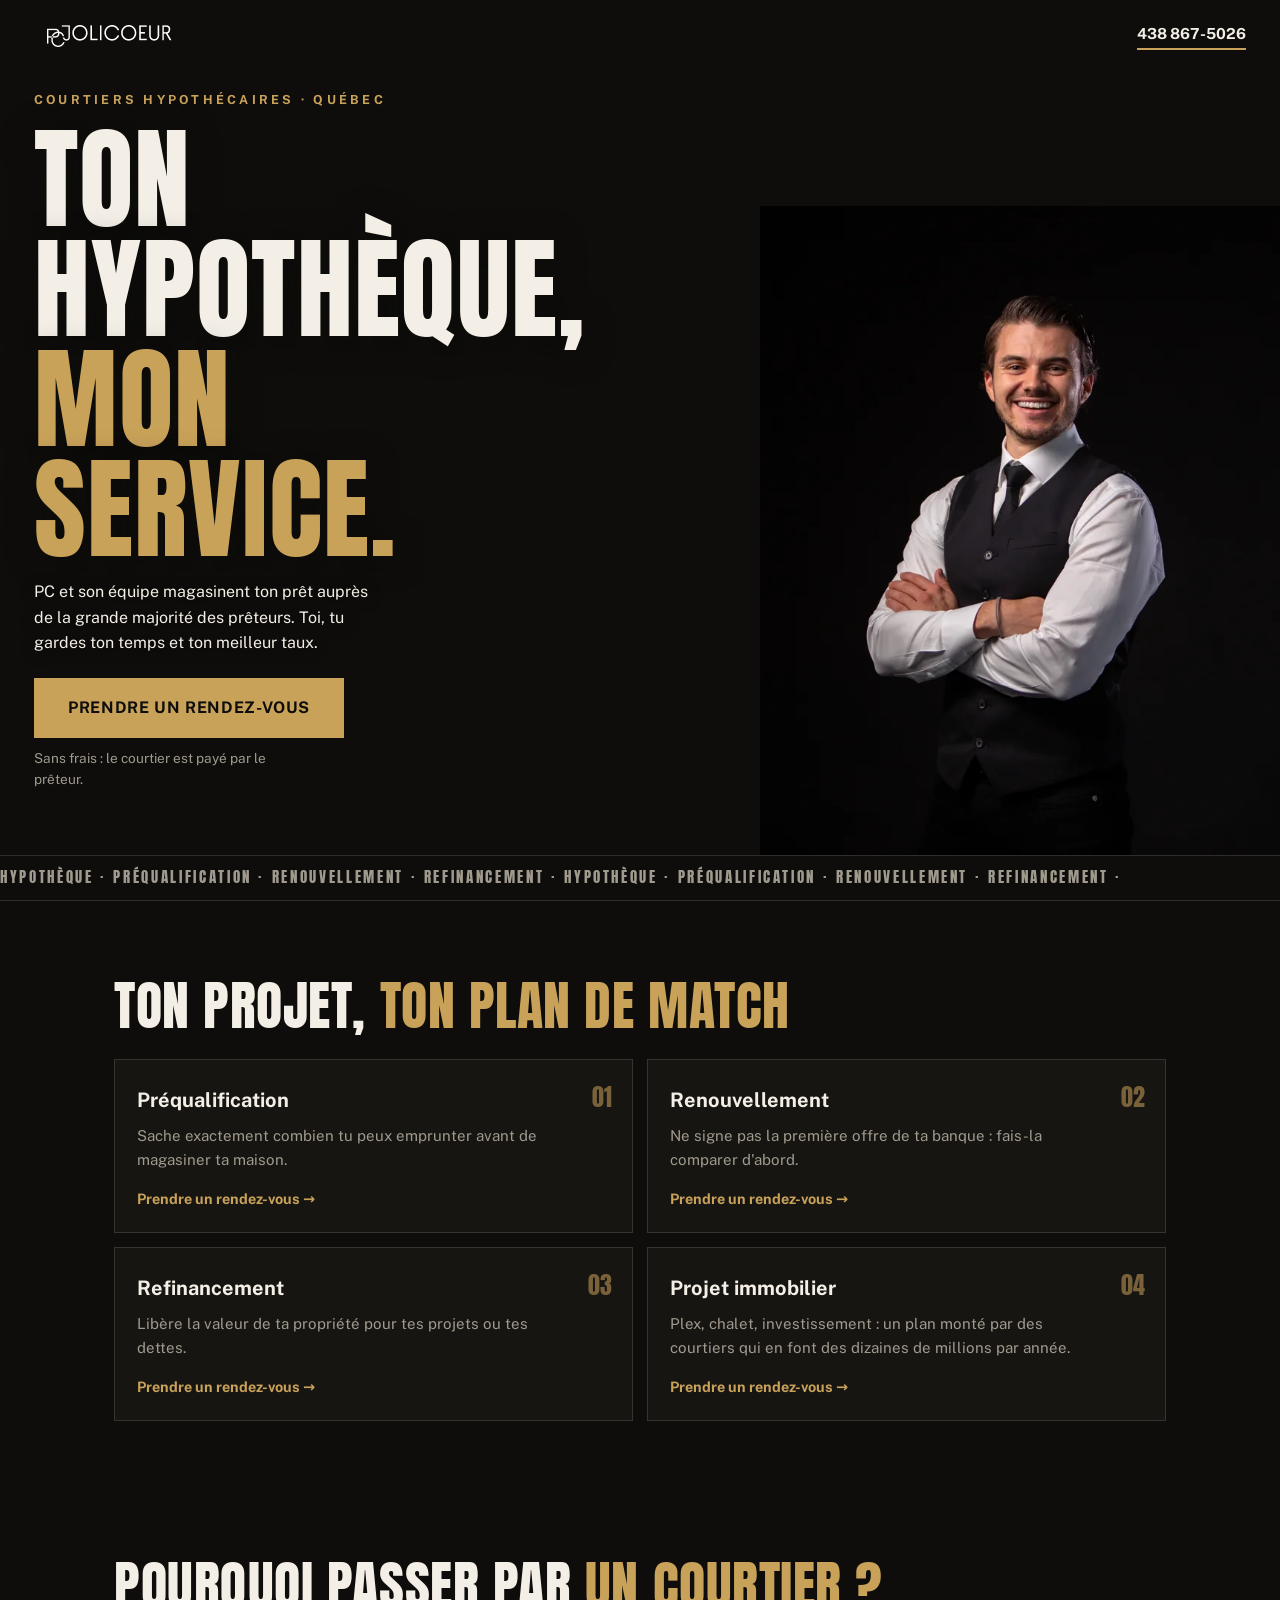
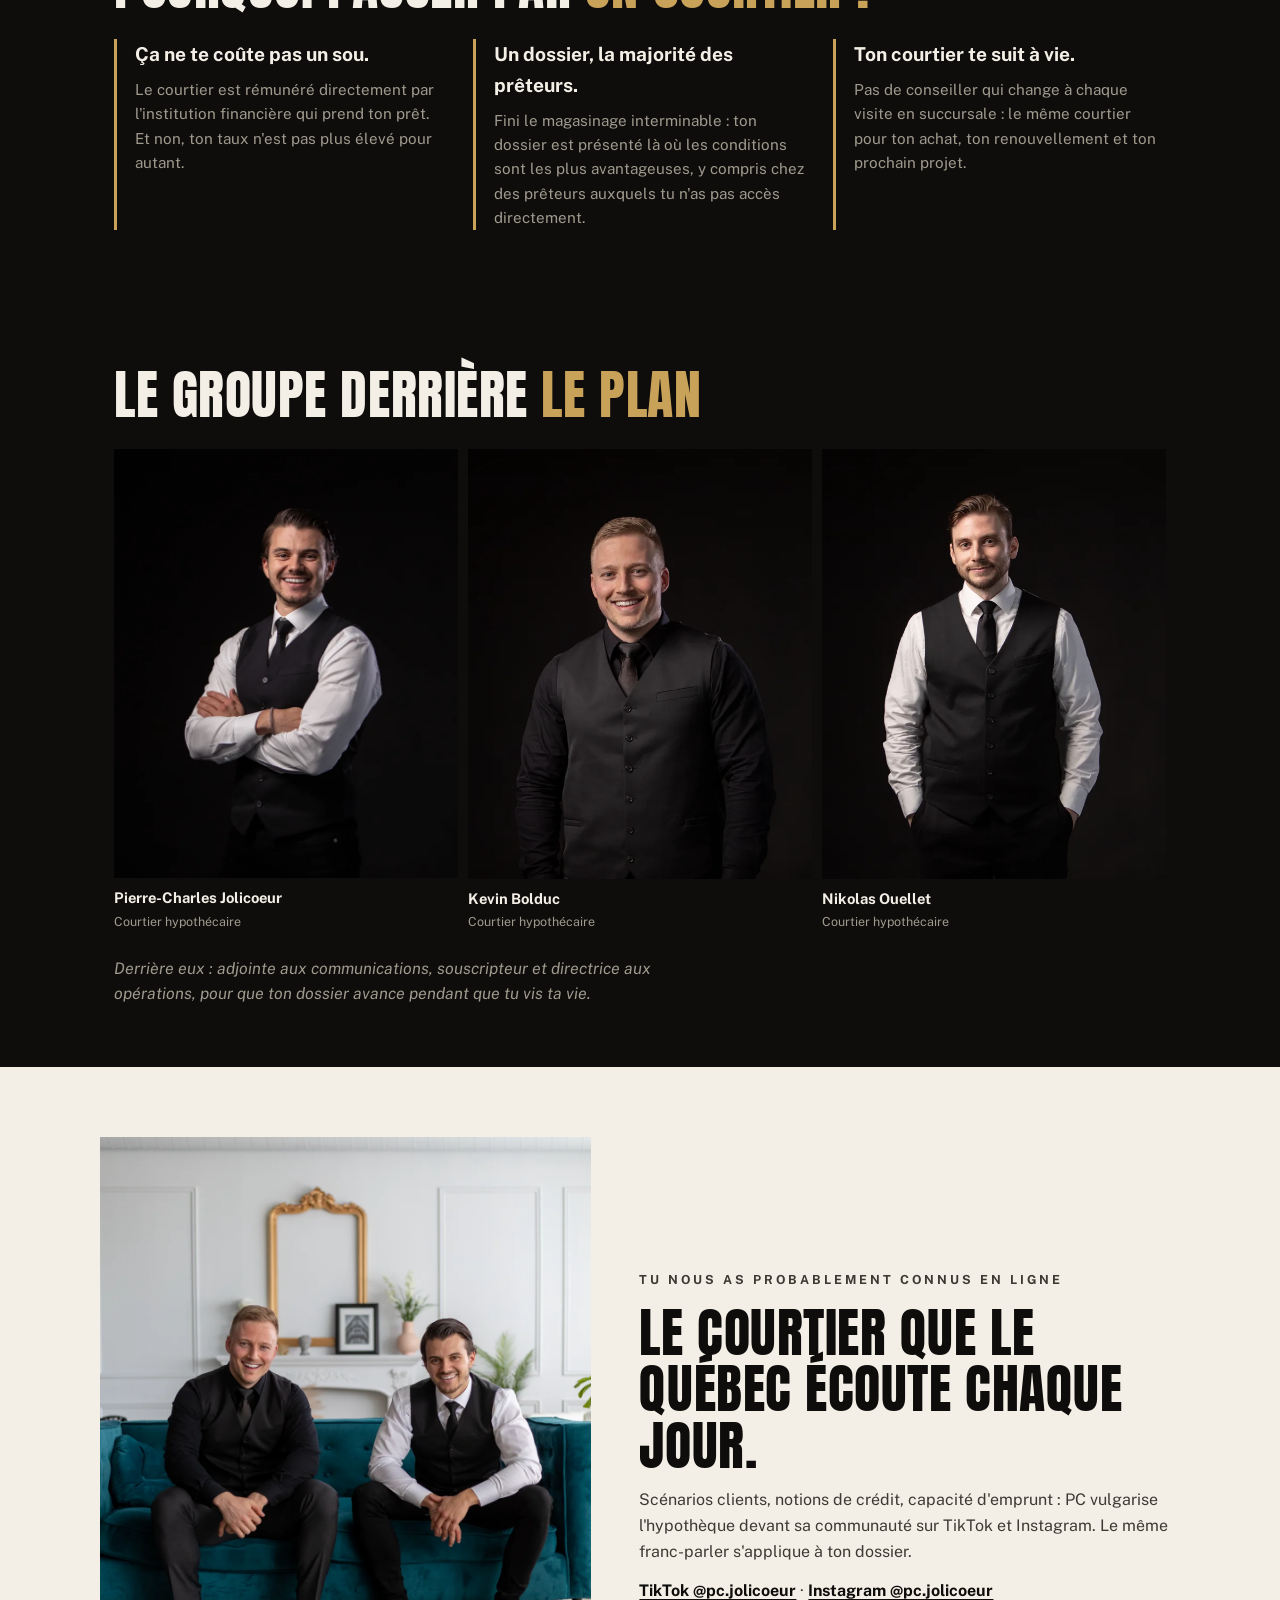
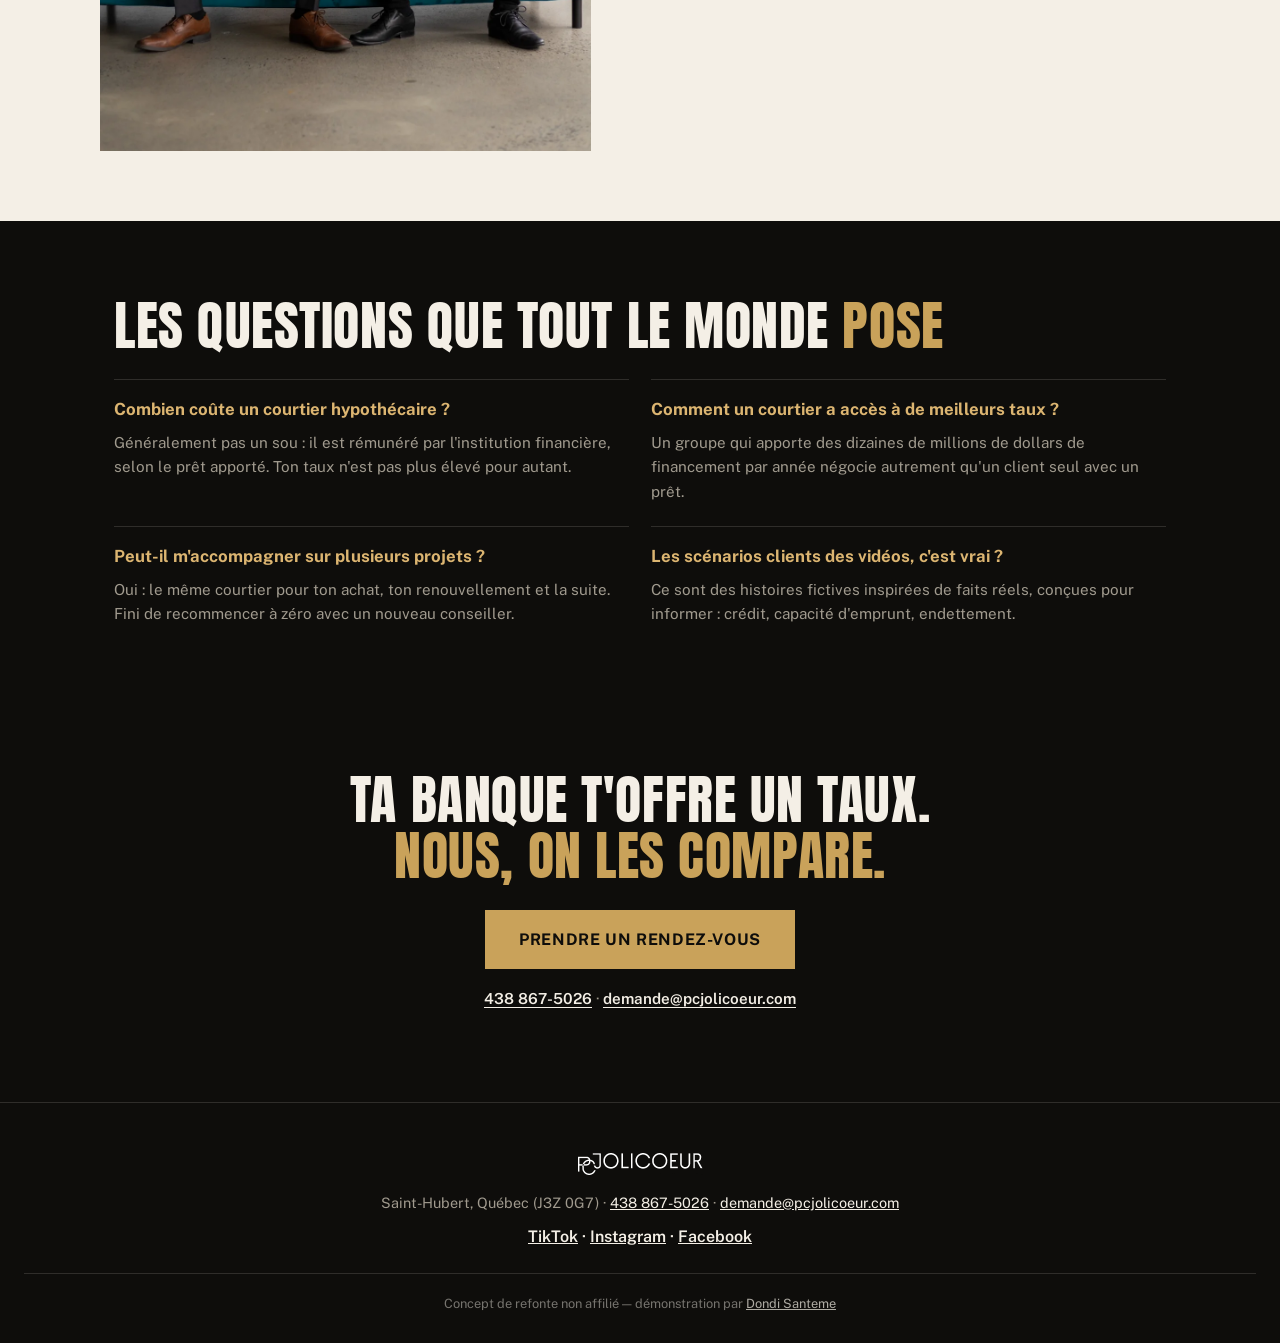
==== index.html @ 476bb96d "Refonte PC Jolicoeur : l'affiche du courtier (Anton XXL, portrait studio, or/charbon)" ====
<!DOCTYPE html>
<html lang="fr">
<head>
  <meta charset="UTF-8">
  <meta name="viewport" content="width=device-width, initial-scale=1.0">
  <title>Groupe PC Jolicoeur — Ton hypothèque, mon service</title>
  <meta name="description" content="Pierre-Charles Jolicoeur et son équipe de courtiers hypothécaires magasinent ton prêt auprès de la grande majorité des prêteurs. Préqualification, renouvellement, refinancement. Sans frais : le courtier est payé par le prêteur.">
  <meta property="og:title" content="Groupe PC Jolicoeur — Concept de refonte">
  <meta property="og:description" content="Ton hypothèque, mon service.">
  <meta property="og:image" content="assets/pc.webp">
  <link rel="preload" as="font" type="font/woff2" href="assets/fonts/anton-400.woff2" crossorigin>
  <link rel="preload" as="font" type="font/woff2" href="assets/fonts/public-sans-400.woff2" crossorigin>
  <link rel="preload" as="image" href="assets/pc-700.webp" imagesrcset="assets/pc-700.webp 700w, assets/pc.webp 1200w" imagesizes="(min-width: 860px) 520px, 88vw" fetchpriority="high">
  <link rel="stylesheet" href="styles.css">
</head>
<body>

  <main>
    <!-- HERO AFFICHE : titre Anton XXL, portrait réel de PC (fond noir studio fondu au charbon),
         bandeau de preuve, UN CTA -->
    <section class="hero">
      <header class="topbar stagger s1">
        <img class="logo" src="assets/logo-light.png" alt="Groupe PC Jolicoeur" width="160" height="42">
        <a class="top-tel" href="tel:4388675026">438 867-5026</a>
      </header>
      <div class="hero-stage">
        <div class="hero-text">
          <p class="kicker stagger s2">Courtiers hypothécaires · Québec</p>
          <h1 class="stagger s2">Ton<br>hypothèque,<br><span class="or">mon service.</span></h1>
          <p class="hero-sub stagger s3">PC et son équipe magasinent ton prêt auprès de la grande majorité des prêteurs. Toi, tu gardes ton temps et ton meilleur taux.</p>
          <div class="hero-cta stagger s4">
            <a class="btn-or" href="https://pcjolicoeur.com/#contact">Prendre un rendez-vous</a>
            <p class="cta-proof">Sans frais : le courtier est payé par le prêteur.</p>
          </div>
        </div>
        <img class="hero-portrait stagger s3" src="assets/pc.webp" srcset="assets/pc-700.webp 700w, assets/pc.webp 1200w" sizes="(min-width: 860px) 520px, 88vw" alt="Pierre-Charles Jolicoeur, courtier hypothécaire" width="1200" height="1500" fetchpriority="high" loading="eager">
      </div>
      <p class="hero-strip stagger s5" aria-hidden="true">HYPOTHÈQUE · PRÉQUALIFICATION · RENOUVELLEMENT · REFINANCEMENT · HYPOTHÈQUE · PRÉQUALIFICATION · RENOUVELLEMENT · REFINANCEMENT ·</p>
    </section>

    <!-- SERVICES — la question suivante de Marc-Antoine -->
    <section class="services">
      <h2 data-reveal>Ton projet, <span class="or">ton plan de match</span></h2>
      <div class="service-grid">
        <a class="s-card" href="https://pcjolicoeur.com/#contact" data-reveal><span class="s-num">01</span><h3>Préqualification</h3><p>Sache exactement combien tu peux emprunter avant de magasiner ta maison.</p><span class="s-go">Prendre un rendez-vous →</span></a>
        <a class="s-card" href="https://pcjolicoeur.com/#contact" data-reveal><span class="s-num">02</span><h3>Renouvellement</h3><p>Ne signe pas la première offre de ta banque : fais-la comparer d'abord.</p><span class="s-go">Prendre un rendez-vous →</span></a>
        <a class="s-card" href="https://pcjolicoeur.com/#contact" data-reveal><span class="s-num">03</span><h3>Refinancement</h3><p>Libère la valeur de ta propriété pour tes projets ou tes dettes.</p><span class="s-go">Prendre un rendez-vous →</span></a>
        <a class="s-card" href="https://pcjolicoeur.com/#contact" data-reveal><span class="s-num">04</span><h3>Projet immobilier</h3><p>Plex, chalet, investissement : un plan monté par des courtiers qui en font des dizaines de millions par année.</p><span class="s-go">Prendre un rendez-vous →</span></a>
      </div>
    </section>

    <!-- POURQUOI UN COURTIER — leurs propres réponses de FAQ, en clair -->
    <section class="pourquoi">
      <h2 data-reveal>Pourquoi passer par <span class="or">un courtier ?</span></h2>
      <div class="arg-grid">
        <article data-reveal><h3>Ça ne te coûte pas un sou.</h3><p>Le courtier est rémunéré directement par l'institution financière qui prend ton prêt. Et non, ton taux n'est pas plus élevé pour autant.</p></article>
        <article data-reveal><h3>Un dossier, la majorité des prêteurs.</h3><p>Fini le magasinage interminable : ton dossier est présenté là où les conditions sont les plus avantageuses, y compris chez des prêteurs auxquels tu n'as pas accès directement.</p></article>
        <article data-reveal><h3>Ton courtier te suit à vie.</h3><p>Pas de conseiller qui change à chaque visite en succursale : le même courtier pour ton achat, ton renouvellement et ton prochain projet.</p></article>
      </div>
    </section>

    <!-- L'ÉQUIPE — vrais portraits -->
    <section class="equipe">
      <h2 data-reveal>Le groupe derrière <span class="or">le plan</span></h2>
      <div class="team-grid">
        <figure data-reveal><img src="assets/pc-700.webp" alt="Pierre-Charles Jolicoeur" width="700" height="875" loading="lazy"><figcaption><strong>Pierre-Charles Jolicoeur</strong><span>Courtier hypothécaire</span></figcaption></figure>
        <figure data-reveal><img src="assets/kevin.webp" alt="Kevin Bolduc" width="640" height="800" loading="lazy"><figcaption><strong>Kevin Bolduc</strong><span>Courtier hypothécaire</span></figcaption></figure>
        <figure data-reveal><img src="assets/nikolas.webp" alt="Nikolas Ouellet" width="640" height="800" loading="lazy"><figcaption><strong>Nikolas Ouellet</strong><span>Courtier hypothécaire</span></figcaption></figure>
      </div>
      <p class="equipe-note" data-reveal>Derrière eux : adjointe aux communications, souscripteur et directrice aux opérations, pour que ton dossier avance pendant que tu vis ta vie.</p>
    </section>

    <!-- LA COMMUNAUTÉ — la preuve qu'aucune banque n'a -->
    <section class="communaute">
      <div class="commu-inner">
        <img src="assets/duo.webp" alt="L'équipe PC Jolicoeur" width="1100" height="1375" loading="lazy" data-reveal>
        <div class="commu-text" data-reveal>
          <p class="kicker-or">Tu nous as probablement connus en ligne</p>
          <h2>Le courtier que le Québec écoute chaque jour.</h2>
          <p>Scénarios clients, notions de crédit, capacité d'emprunt : PC vulgarise l'hypothèque devant sa communauté sur TikTok et Instagram. Le même franc-parler s'applique à ton dossier.</p>
          <p class="handles"><a href="https://www.tiktok.com/@pc.jolicoeur" rel="noopener">TikTok @pc.jolicoeur</a> · <a href="https://www.instagram.com/pc.jolicoeur" rel="noopener">Instagram @pc.jolicoeur</a></p>
        </div>
      </div>
    </section>

    <!-- FAQ EN CLAIR (plus rien de caché) -->
    <section class="faq">
      <h2 data-reveal>Les questions que tout le monde <span class="or">pose</span></h2>
      <dl class="faq-grid">
        <div data-reveal><dt>Combien coûte un courtier hypothécaire ?</dt><dd>Généralement pas un sou : il est rémunéré par l'institution financière, selon le prêt apporté. Ton taux n'est pas plus élevé pour autant.</dd></div>
        <div data-reveal><dt>Comment un courtier a accès à de meilleurs taux ?</dt><dd>Un groupe qui apporte des dizaines de millions de dollars de financement par année négocie autrement qu'un client seul avec un prêt.</dd></div>
        <div data-reveal><dt>Peut-il m'accompagner sur plusieurs projets ?</dt><dd>Oui : le même courtier pour ton achat, ton renouvellement et la suite. Fini de recommencer à zéro avec un nouveau conseiller.</dd></div>
        <div data-reveal><dt>Les scénarios clients des vidéos, c'est vrai ?</dt><dd>Ce sont des histoires fictives inspirées de faits réels, conçues pour informer : crédit, capacité d'emprunt, endettement.</dd></div>
      </dl>
    </section>

    <!-- CLOSING -->
    <section class="closing" data-reveal>
      <h2>Ta banque t'offre un taux.<br><span class="or">Nous, on les compare.</span></h2>
      <a class="btn-or" href="https://pcjolicoeur.com/#contact">Prendre un rendez-vous</a>
      <p class="closing-contact"><a href="tel:4388675026">438 867-5026</a> · <a href="mailto:demande@pcjolicoeur.com">demande@pcjolicoeur.com</a></p>
    </section>
  </main>

  <footer class="site-footer">
    <img class="logo" src="assets/logo-light.png" alt="Groupe PC Jolicoeur" width="160" height="42" loading="lazy">
    <address>Saint-Hubert, Québec (J3Z 0G7) · <a href="tel:4388675026">438 867-5026</a> · <a href="mailto:demande@pcjolicoeur.com">demande@pcjolicoeur.com</a></address>
    <p class="socials"><a href="https://www.tiktok.com/@pc.jolicoeur" rel="noopener">TikTok</a> · <a href="https://www.instagram.com/pc.jolicoeur" rel="noopener">Instagram</a> · <a href="https://www.facebook.com/pcjolicoeur1" rel="noopener">Facebook</a></p>
    <p class="credit">Concept de refonte non affilié — démonstration par <a href="https://www.dondisanteme.com" rel="noopener">Dondi Santeme</a></p>
  </footer>

  <script src="app.js" defer></script>
</body>
</html>
---- styles.css ----
@font-face { font-family: 'Anton'; font-style: normal; font-weight: 400; font-display: swap; src: url('assets/fonts/anton-400.woff2') format('woff2'); }
@font-face { font-family: 'Public Sans'; font-style: normal; font-weight: 400; font-display: swap; src: url('assets/fonts/public-sans-400.woff2') format('woff2'); }
@font-face { font-family: 'Public Sans'; font-style: italic; font-weight: 400; font-display: swap; src: url('assets/fonts/public-sans-400-italic.woff2') format('woff2'); }
@font-face { font-family: 'Public Sans'; font-style: normal; font-weight: 600; font-display: swap; src: url('assets/fonts/public-sans-600.woff2') format('woff2'); }
@font-face { font-family: 'Public Sans'; font-style: normal; font-weight: 700; font-display: swap; src: url('assets/fonts/public-sans-700.woff2') format('woff2'); }

/* Groupe PC Jolicoeur — concept « l'affiche du courtier ».
   Le site parle comme ses TikToks : Anton XXL, portrait studio réel (fond noir fondu
   au charbon), or/laiton de LEUR identité, preuve au CTA, sections qui parlent au client. */
:root {
  --charbon: #0e0d0b;
  --charbon2: #171512;
  --or: #c9a25a;
  --or-vif: #dcb571;
  --creme: #f4efe6;
  --gris: #a09a8e;
  --filet: rgba(244, 239, 230, 0.14);
}

* { margin: 0; padding: 0; box-sizing: border-box; }
html { scroll-behavior: smooth; }
body {
  font-family: 'Public Sans', system-ui, sans-serif;
  background: var(--charbon);
  color: var(--creme);
  line-height: 1.6;
  font-size: 16px;
  overflow-x: hidden;
}
img { max-width: 100%; display: block; }
a { color: inherit; }
h1, h2, .s-num { font-family: 'Anton', sans-serif; font-weight: 400; text-transform: uppercase; letter-spacing: 0.01em; }
.or { color: var(--or); }

/* ---------- Hero affiche ---------- */
.hero { min-height: 100svh; display: flex; flex-direction: column; position: relative; overflow: hidden; }
.topbar {
  display: flex; align-items: center; justify-content: space-between;
  padding: 18px 20px 0; position: relative; z-index: 3;
}
.logo { width: 150px; height: auto; }
.top-tel { font-weight: 700; font-size: 0.95rem; text-decoration: none; border-bottom: 2px solid var(--or); padding-bottom: 2px; }

.hero-stage { flex: 1; position: relative; display: flex; flex-direction: column; justify-content: flex-end; }
.hero-portrait {
  position: absolute; right: -6%; bottom: 0; z-index: 1;
  width: min(88vw, 460px); height: auto;
  filter: brightness(1.02);
  -webkit-mask-image: linear-gradient(180deg, #000 78%, transparent 100%);
  mask-image: linear-gradient(180deg, #000 78%, transparent 100%);
}
.hero-text { position: relative; z-index: 2; padding: 26px 20px 30px; max-width: 640px; }
.kicker {
  font-size: 0.78rem; font-weight: 700; letter-spacing: 0.26em; text-transform: uppercase;
  color: var(--or); margin-bottom: 14px;
}
.hero-text h1 {
  font-size: clamp(3.2rem, 15.5vw, 7rem);
  line-height: 0.98;
  text-shadow: 0 4px 30px rgba(14, 13, 11, 0.6);
}
.hero-sub { margin: 16px 0 22px; max-width: 34ch; color: var(--creme); font-size: 1rem; text-shadow: 0 2px 14px rgba(14, 13, 11, 0.8); }
.btn-or {
  display: inline-block; background: var(--or); color: var(--charbon);
  font-weight: 700; font-size: 1rem; letter-spacing: 0.04em; text-transform: uppercase;
  text-decoration: none; padding: 17px 34px; min-height: 48px;
  transition: transform 0.16s ease, background 0.16s ease;
}
.btn-or:hover, .btn-or:focus-visible { background: var(--or-vif); transform: translateY(-2px); }
.cta-proof { font-size: 0.85rem; color: var(--gris); margin-top: 10px; max-width: 32ch; }

.hero-strip {
  position: relative; z-index: 2;
  white-space: nowrap; overflow: hidden;
  border-top: 1px solid var(--filet); border-bottom: 1px solid var(--filet);
  padding: 10px 0;
  font-family: 'Anton', sans-serif; font-size: 0.92rem; letter-spacing: 0.18em;
  color: var(--gris);
  animation: defile 28s linear infinite;
}
@keyframes defile { from { text-indent: 0; } to { text-indent: -50%; } }

.stagger { opacity: 0.012; transform: translateY(14px); animation: rise 0.7s ease-out forwards; }
.s1 { animation-delay: 0.08s; } .s2 { animation-delay: 0.22s; } .s3 { animation-delay: 0.38s; }
.s4 { animation-delay: 0.52s; } .s5 { animation-delay: 0.68s; }
@keyframes rise { to { opacity: 1; transform: translateY(0); } }
.hero-strip.stagger { animation: rise 0.7s ease-out 0.68s forwards, defile 28s linear 1.4s infinite; }

/* ---------- Sections ---------- */
section h2 { font-size: clamp(2rem, 8vw, 3.4rem); line-height: 1.04; margin-bottom: 26px; }
.services, .pourquoi, .equipe, .faq { padding: 76px 20px 60px; max-width: 1120px; margin: 0 auto; }

/* Services */
.service-grid { display: grid; gap: 12px; }
.s-card {
  display: block; text-decoration: none;
  border: 1px solid var(--filet); background: var(--charbon2);
  padding: 24px 22px 20px; position: relative;
  transition: transform 0.18s ease, border-color 0.18s ease;
}
.s-card:hover, .s-card:focus-visible { transform: translateY(-4px); border-color: var(--or); }
.s-num { position: absolute; top: 18px; right: 20px; color: var(--or); opacity: 0.55; font-size: 1.5rem; }
.s-card h3 { font-size: 1.25rem; font-weight: 700; margin-bottom: 8px; }
.s-card p { color: var(--gris); font-size: 0.94rem; max-width: 46ch; margin-bottom: 14px; }
.s-go { color: var(--or); font-weight: 700; font-size: 0.9rem; }

/* Pourquoi */
.arg-grid { display: grid; gap: 26px; }
.arg-grid article { border-left: 3px solid var(--or); padding-left: 18px; }
.arg-grid h3 { font-size: 1.2rem; font-weight: 700; margin-bottom: 8px; }
.arg-grid p { color: var(--gris); font-size: 0.95rem; max-width: 52ch; }

/* Équipe */
.team-grid { display: grid; grid-template-columns: repeat(3, 1fr); gap: 10px; }
.team-grid img { width: 100%; height: auto; filter: grayscale(0.15); transition: filter 0.25s ease, transform 0.25s ease; }
.team-grid figure:hover img { filter: grayscale(0); transform: scale(1.02); }
.team-grid figcaption { padding-top: 10px; }
.team-grid strong { display: block; font-size: 0.92rem; line-height: 1.3; }
.team-grid span { color: var(--gris); font-size: 0.78rem; }
.equipe-note { margin-top: 22px; color: var(--gris); font-style: italic; max-width: 60ch; }

/* Communauté */
.communaute { background: var(--creme); color: var(--charbon); }
.commu-inner { max-width: 1120px; margin: 0 auto; padding: 70px 20px; display: grid; gap: 26px; }
.commu-inner img { width: 100%; height: auto; }
.kicker-or { font-size: 0.78rem; font-weight: 700; letter-spacing: 0.24em; text-transform: uppercase; color: #8a6a2f; margin-bottom: 12px; }
.commu-text h2 { margin-bottom: 14px; }
.commu-text p { max-width: 54ch; margin-bottom: 14px; color: #3d3a34; }
.handles a { font-weight: 700; color: var(--charbon); text-decoration: underline; text-underline-offset: 3px; }

/* FAQ */
.faq-grid { display: grid; gap: 22px; }
.faq-grid div { border-top: 1px solid var(--filet); padding-top: 16px; }
.faq-grid dt { font-weight: 700; font-size: 1.05rem; margin-bottom: 8px; color: var(--or-vif); }
.faq-grid dd { color: var(--gris); font-size: 0.95rem; max-width: 62ch; }

/* Closing */
.closing { text-align: center; padding: 84px 22px 90px; }
.closing h2 { margin-bottom: 26px; }
.closing-contact { margin-top: 18px; color: var(--gris); font-size: 0.95rem; }
.closing-contact a { color: var(--creme); font-weight: 600; text-decoration: underline; text-underline-offset: 3px; }

/* Footer */
.site-footer { border-top: 1px solid var(--filet); text-align: center; padding: 50px 24px 28px; }
.site-footer .logo { margin: 0 auto 16px; }
.site-footer address { font-style: normal; font-size: 0.9rem; color: var(--gris); }
.site-footer a { color: var(--creme); }
.socials { margin-top: 10px; font-weight: 600; }
.credit { font-size: 0.8rem; color: rgba(244, 239, 230, 0.45); border-top: 1px solid var(--filet); padding-top: 20px; margin-top: 24px; }
.credit a { color: rgba(244, 239, 230, 0.7); }

/* Reveals */
[data-reveal] { opacity: 0; transform: translateY(24px); transition: opacity 0.6s ease, transform 0.6s ease; }
[data-reveal].in { opacity: 1; transform: translateY(0); }

/* ---------- Desktop ---------- */
@media (min-width: 860px) {
  .topbar { padding: 22px 34px 0; }
  .hero-stage { flex-direction: row; align-items: flex-end; }
  .hero-text { padding: 40px 34px 64px; align-self: center; }
  .hero-portrait { position: static; order: 2; width: min(42vw, 520px); margin-left: auto; -webkit-mask-image: none; mask-image: none; }
  .service-grid { grid-template-columns: repeat(2, 1fr); gap: 14px; }
  .arg-grid { grid-template-columns: repeat(3, 1fr); }
  .commu-inner { grid-template-columns: 1fr 1.1fr; align-items: center; gap: 48px; }
  .faq-grid { grid-template-columns: 1fr 1fr; }
  .services, .pourquoi, .equipe, .faq { padding-left: 34px; padding-right: 34px; }
}

/* ---------- Reduced motion ---------- */
@media (prefers-reduced-motion: reduce) {
  .stagger, .hero-strip.stagger { animation: none; opacity: 1; transform: none; }
  [data-reveal] { opacity: 1; transform: none; transition: none; }
  html { scroll-behavior: auto; }
}
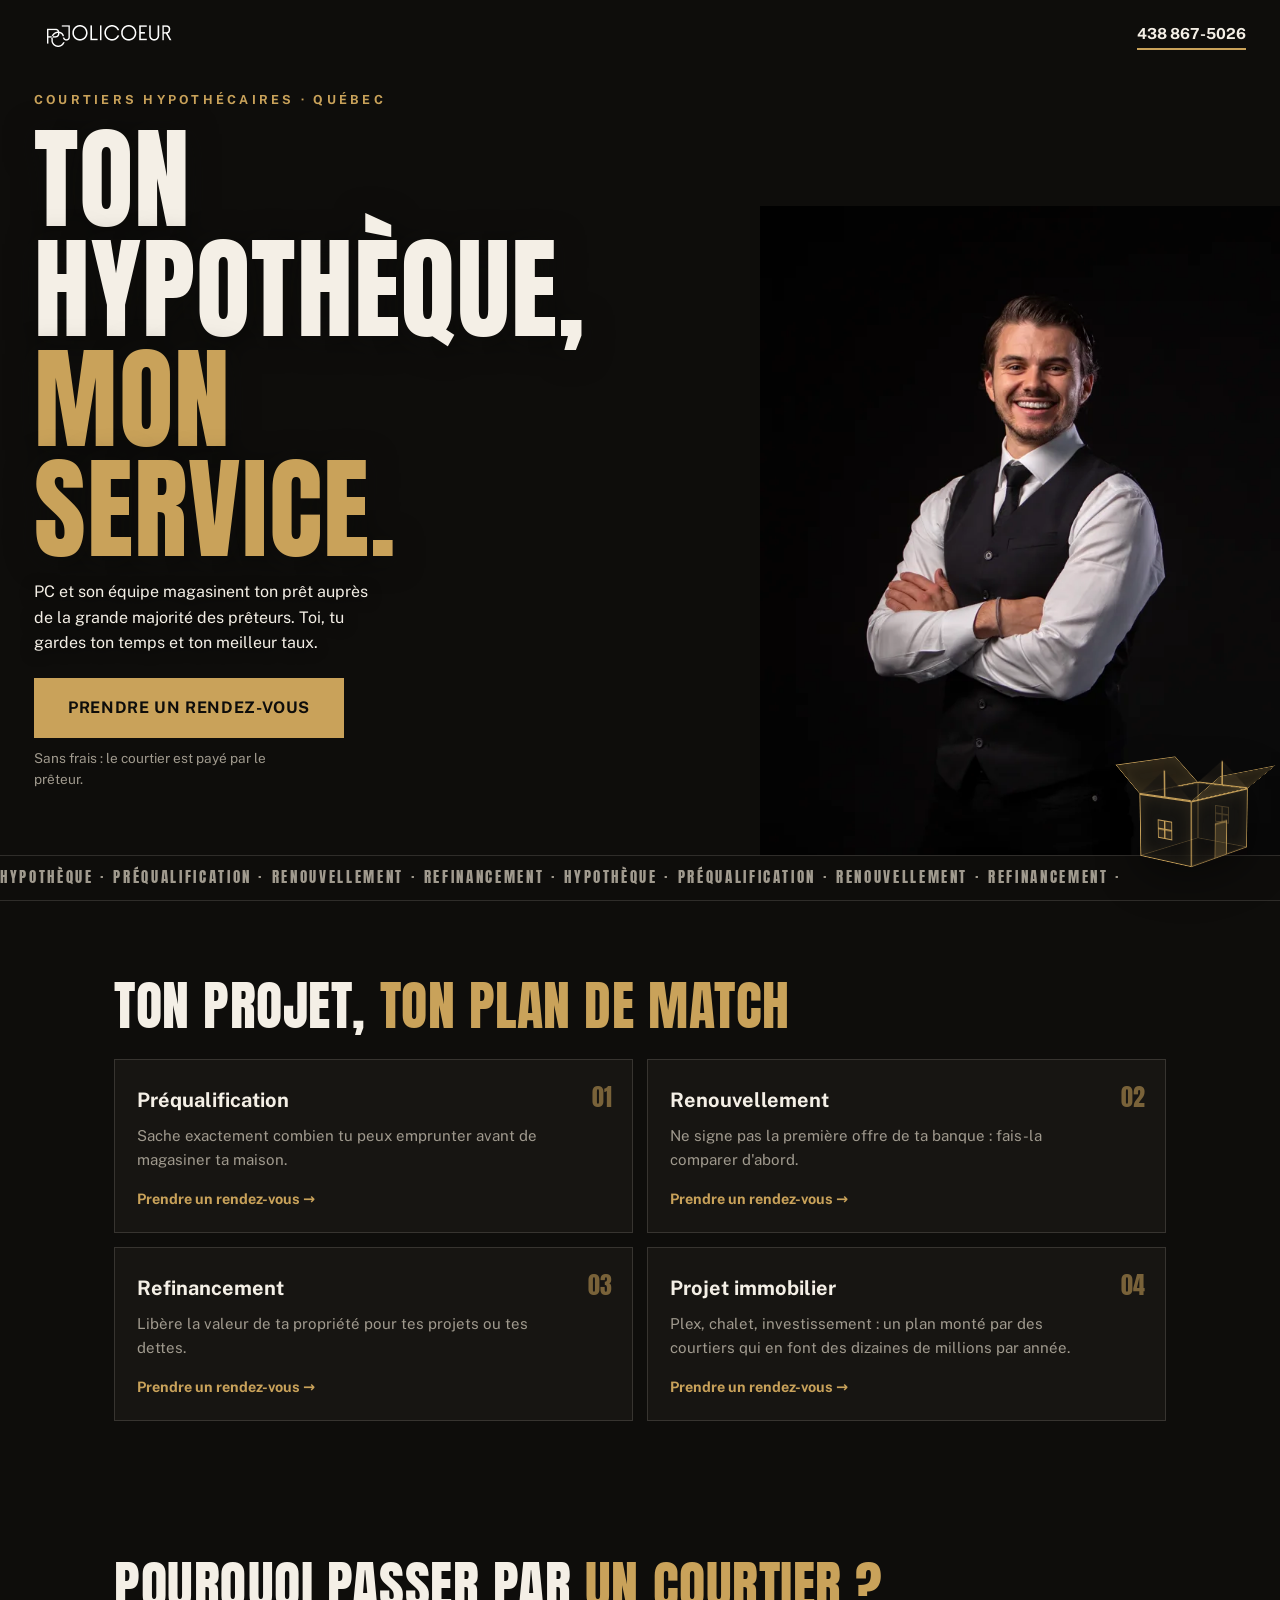
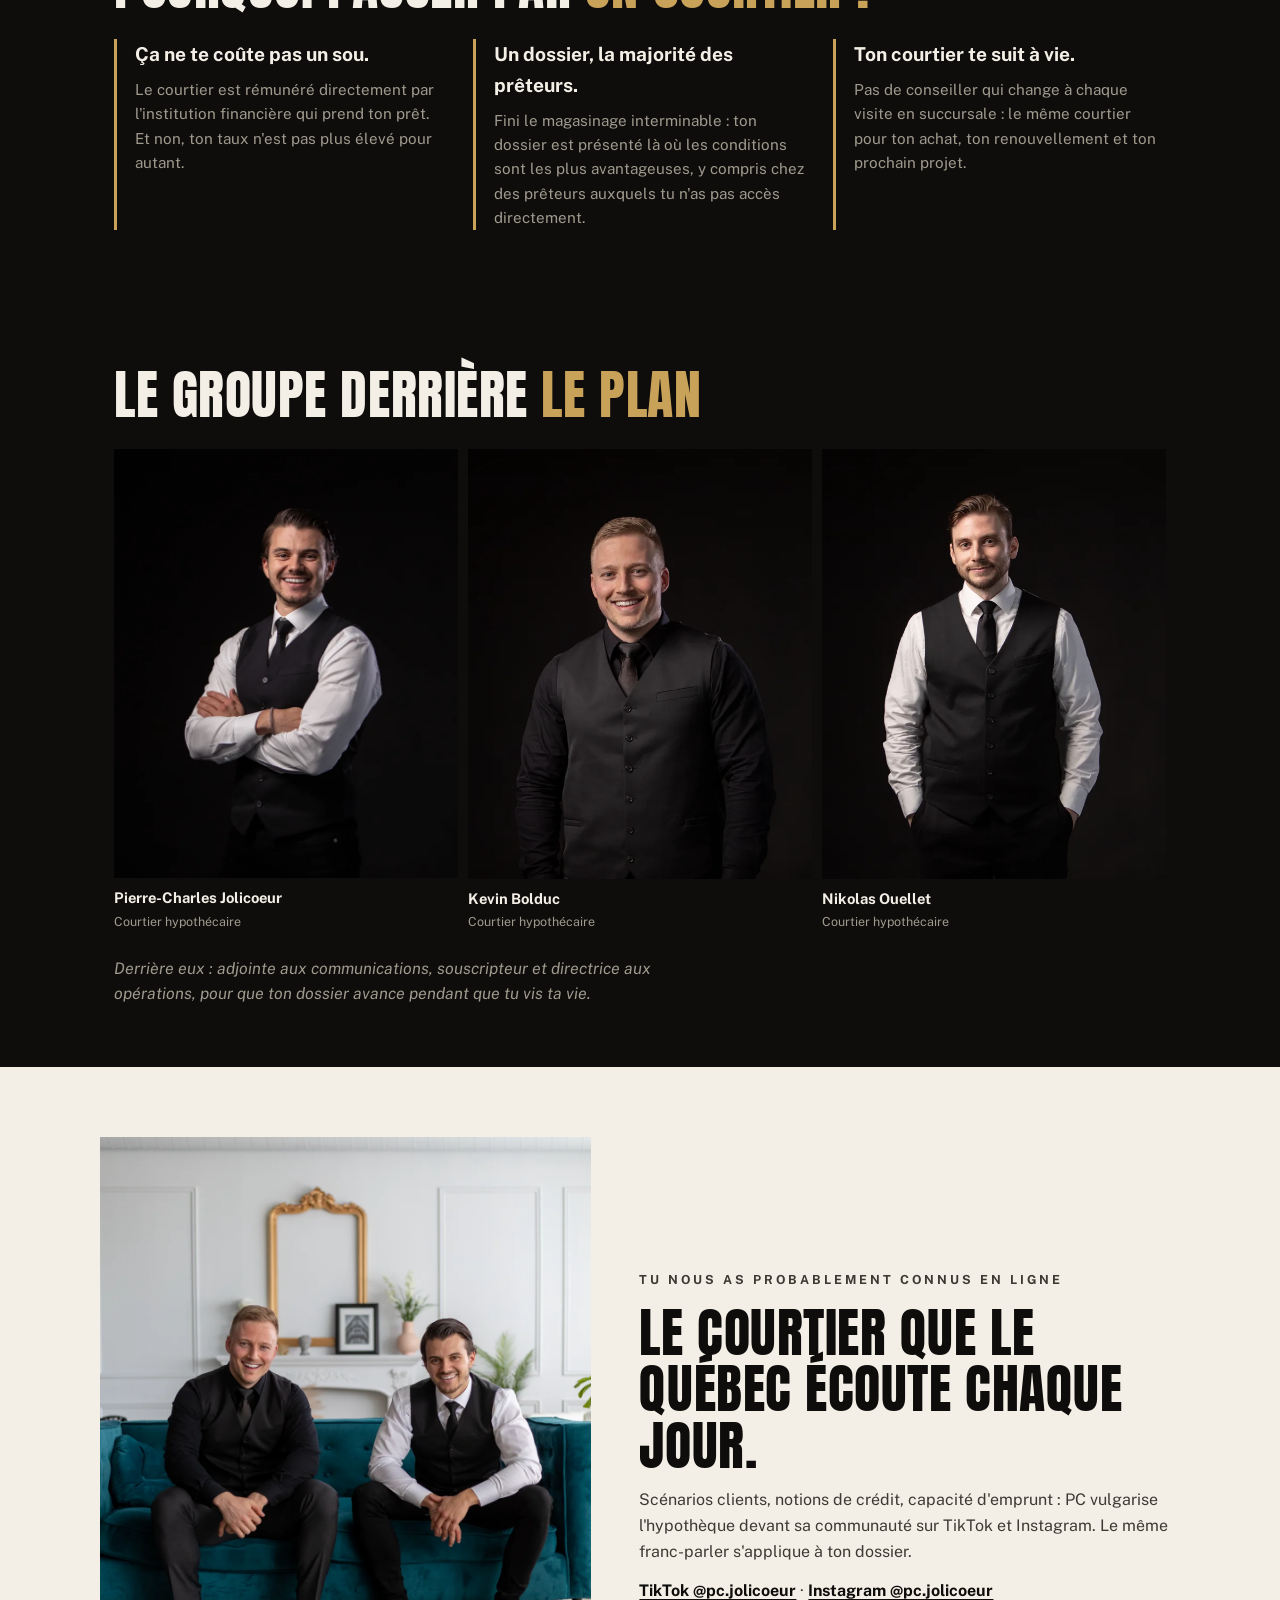
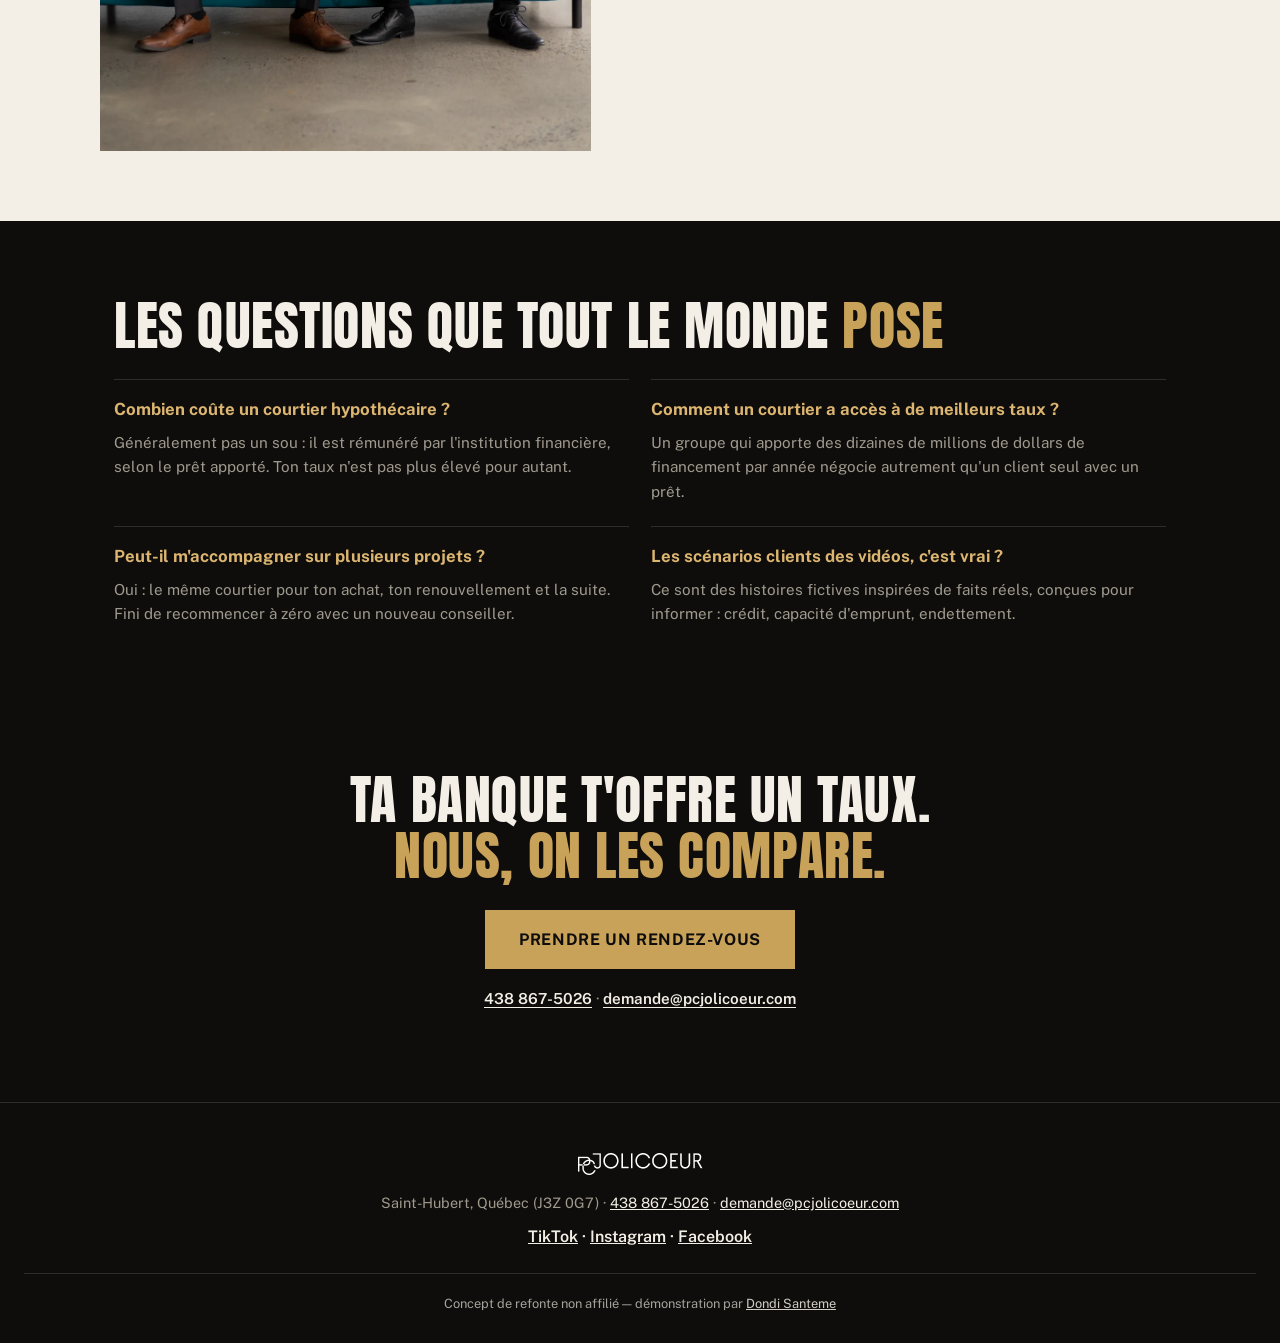
==== commit f9741408: "Maison 3D CSS pur : suit le scroll, reagit au pointeur, rotation continue" ====
--- a/index.html
+++ b/index.html
@@ -109,6 +109,22 @@
     <p class="credit">Concept de refonte non affilié — démonstration par <a href="https://www.dondisanteme.com" rel="noopener">Dondi Santeme</a></p>
   </footer>
 
+  <!-- MAISON 3D : CSS 3D pur (zéro librairie). Suit le visiteur au scroll,
+       réagit au pointeur, tourne en continu. aria-hidden, pointer-events none. -->
+  <div class="maison3d" aria-hidden="true">
+    <div class="m-pivot" id="mPivot">
+      <div class="m-face m-front"><span class="m-porte"></span></div>
+      <div class="m-face m-back"></div>
+      <div class="m-face m-left"><span class="m-fenetre"></span></div>
+      <div class="m-face m-right"><span class="m-fenetre"></span></div>
+      <div class="m-face m-bottom"></div>
+      <div class="m-toit m-toit-g"></div>
+      <div class="m-toit m-toit-d"></div>
+      <div class="m-pignon m-pignon-f"></div>
+      <div class="m-pignon m-pignon-b"></div>
+    </div>
+  </div>
+
   <script src="app.js" defer></script>
 </body>
 </html>
--- a/styles.css
+++ b/styles.css
@@ -43,11 +43,11 @@
 
 .hero-stage { flex: 1; position: relative; display: flex; flex-direction: column; justify-content: flex-end; }
 .hero-portrait {
-  position: absolute; right: -6%; bottom: 0; z-index: 1;
-  width: min(88vw, 460px); height: auto;
+  position: absolute; right: -7%; top: 0; z-index: 1;
+  width: min(96vw, 470px); height: auto;
   filter: brightness(1.02);
-  -webkit-mask-image: linear-gradient(180deg, #000 78%, transparent 100%);
-  mask-image: linear-gradient(180deg, #000 78%, transparent 100%);
+  -webkit-mask-image: linear-gradient(180deg, #000 70%, transparent 98%);
+  mask-image: linear-gradient(180deg, #000 70%, transparent 98%);
 }
 .hero-text { position: relative; z-index: 2; padding: 26px 20px 30px; max-width: 640px; }
 .kicker {
@@ -146,8 +146,70 @@
 .site-footer address { font-style: normal; font-size: 0.9rem; color: var(--gris); }
 .site-footer a { color: var(--creme); }
 .socials { margin-top: 10px; font-weight: 600; }
-.credit { font-size: 0.8rem; color: rgba(244, 239, 230, 0.45); border-top: 1px solid var(--filet); padding-top: 20px; margin-top: 24px; }
-.credit a { color: rgba(244, 239, 230, 0.7); }
+.credit { font-size: 0.8rem; color: rgba(244, 239, 230, 0.66); border-top: 1px solid var(--filet); padding-top: 20px; margin-top: 24px; }
+.credit a { color: rgba(244, 239, 230, 0.85); }
+
+/* ---------- Maison 3D (CSS 3D pur, zéro librairie) ---------- */
+.maison3d {
+  position: fixed; right: 10px; bottom: 16px; z-index: 60;
+  width: 150px; height: 150px;
+  perspective: 640px; pointer-events: none;
+  filter: drop-shadow(0 14px 22px rgba(0, 0, 0, 0.45));
+}
+.m-pivot {
+  position: absolute; left: 50%; top: 58%;
+  width: 0; height: 0;
+  transform-style: preserve-3d;
+  will-change: transform;
+}
+.m-face, .m-toit, .m-pignon {
+  position: absolute;
+  background: rgba(23, 21, 18, 0.72);
+  border: 1.5px solid var(--or);
+  box-shadow: inset 0 0 18px rgba(201, 162, 90, 0.12);
+}
+/* Cube 92 (L) x 62 (H) x 64 (P), centré sur le pivot */
+.m-front  { width: 92px; height: 62px; transform: translate(-46px, -31px) translateZ(32px); }
+.m-back   { width: 92px; height: 62px; transform: translate(-46px, -31px) rotateY(180deg) translateZ(32px); }
+.m-left   { width: 64px; height: 62px; transform: translate(-32px, -31px) rotateY(-90deg) translateZ(46px); }
+.m-right  { width: 64px; height: 62px; transform: translate(-32px, -31px) rotateY(90deg) translateZ(46px); }
+.m-bottom { width: 92px; height: 64px; transform: translate(-46px, -32px) rotateX(90deg) translateZ(31px); }
+/* Toit : deux pans (pente ~51° du mur) + deux pignons triangulaires */
+.m-toit { width: 92px; height: 41px; transform-origin: 50% 100%; background: rgba(201, 162, 90, 0.16); }
+.m-toit-g { transform: translate(-46px, -72px) translateZ(32px) rotateX(-51deg); }
+.m-toit-d { transform: translate(-46px, -72px) rotateY(180deg) translateZ(32px) rotateX(-51deg); }
+.m-pignon {
+  width: 64px; height: 26px; border: none;
+  background: rgba(23, 21, 18, 0.8);
+  clip-path: polygon(50% 0, 100% 100%, 0 100%);
+  border-bottom: 1.5px solid var(--or);
+}
+.m-pignon::before {
+  content: ""; position: absolute; inset: 0;
+  clip-path: polygon(50% 0, 100% 100%, 0 100%);
+  background: linear-gradient(var(--or), var(--or)) top center / 2px 100% no-repeat;
+  opacity: 0.9;
+}
+.m-pignon-f { transform: translate(-32px, -57px) rotateY(90deg) translateZ(46px); }
+.m-pignon-b { transform: translate(-32px, -57px) rotateY(-90deg) translateZ(46px); }
+.m-porte {
+  position: absolute; left: 50%; bottom: 0; width: 20px; height: 34px;
+  transform: translateX(-50%);
+  border: 1.5px solid var(--or); border-bottom: none;
+  background: rgba(201, 162, 90, 0.22);
+}
+.m-fenetre {
+  position: absolute; left: 50%; top: 50%; width: 18px; height: 18px;
+  transform: translate(-50%, -50%);
+  border: 1.5px solid var(--or);
+  background:
+    linear-gradient(var(--or), var(--or)) center / 100% 1.5px no-repeat,
+    linear-gradient(var(--or), var(--or)) center / 1.5px 100% no-repeat,
+    rgba(201, 162, 90, 0.14);
+}
+
+/* Cartes services : micro-3D au survol */
+.s-card:hover, .s-card:focus-visible { transform: perspective(700px) rotateX(2.4deg) translateY(-4px); }
 
 /* Reveals */
 [data-reveal] { opacity: 0; transform: translateY(24px); transition: opacity 0.6s ease, transform 0.6s ease; }
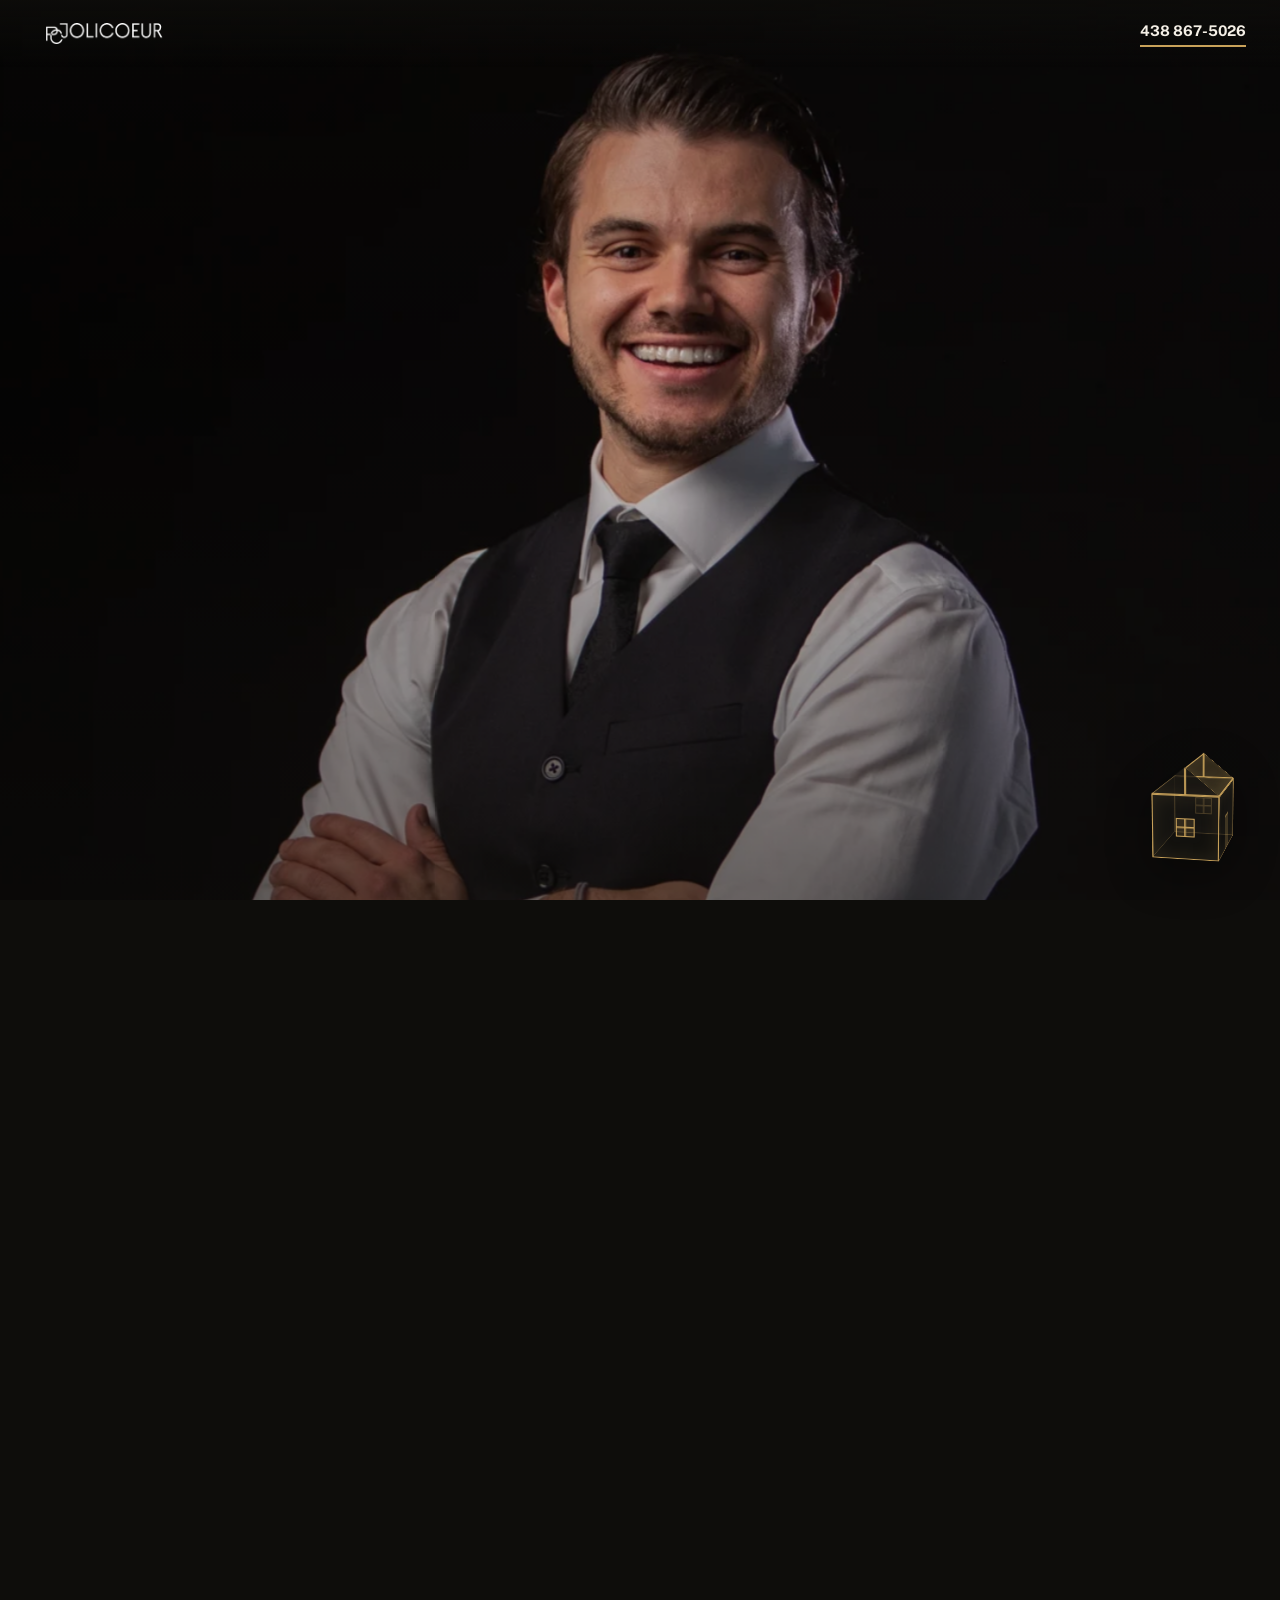
==== commit 548f0660: "v3 : experience continue Le chemin vers tes cles (scenes IA crossfade+push-in, panneaux verre, maiso" ====
--- a/index.html
+++ b/index.html
@@ -4,113 +4,102 @@
   <meta charset="UTF-8">
   <meta name="viewport" content="width=device-width, initial-scale=1.0">
   <title>Groupe PC Jolicoeur — Ton hypothèque, mon service</title>
-  <meta name="description" content="Pierre-Charles Jolicoeur et son équipe de courtiers hypothécaires magasinent ton prêt auprès de la grande majorité des prêteurs. Préqualification, renouvellement, refinancement. Sans frais : le courtier est payé par le prêteur.">
-  <meta property="og:title" content="Groupe PC Jolicoeur — Concept de refonte">
-  <meta property="og:description" content="Ton hypothèque, mon service.">
+  <meta name="description" content="Pierre-Charles Jolicoeur et son équipe de courtiers hypothécaires magasinent ton prêt auprès de la grande majorité des prêteurs. Du rêve jusqu'aux clés : préqualification, renouvellement, refinancement. Sans frais : le courtier est payé par le prêteur.">
+  <meta property="og:title" content="Groupe PC Jolicoeur — Concept de refonte 3D">
+  <meta property="og:description" content="Ton hypothèque, mon service. Du rêve jusqu'aux clés.">
   <meta property="og:image" content="assets/pc.webp">
   <link rel="preload" as="font" type="font/woff2" href="assets/fonts/anton-400.woff2" crossorigin>
   <link rel="preload" as="font" type="font/woff2" href="assets/fonts/public-sans-400.woff2" crossorigin>
-  <link rel="preload" as="image" href="assets/pc-700.webp" imagesrcset="assets/pc-700.webp 700w, assets/pc.webp 1200w" imagesizes="(min-width: 860px) 520px, 88vw" fetchpriority="high">
+  <link rel="preload" as="image" href="assets/pc-700.webp" imagesrcset="assets/pc-700.webp 700w, assets/pc.webp 1200w" imagesizes="100vw" fetchpriority="high">
   <link rel="stylesheet" href="styles.css">
 </head>
 <body>
 
-  <main>
-    <!-- HERO AFFICHE : titre Anton XXL, portrait réel de PC (fond noir studio fondu au charbon),
-         bandeau de preuve, UN CTA -->
-    <section class="hero">
-      <header class="topbar stagger s1">
-        <img class="logo" src="assets/logo-light.png" alt="Groupe PC Jolicoeur" width="160" height="42">
-        <a class="top-tel" href="tel:4388675026">438 867-5026</a>
-      </header>
-      <div class="hero-stage">
-        <div class="hero-text">
-          <p class="kicker stagger s2">Courtiers hypothécaires · Québec</p>
-          <h1 class="stagger s2">Ton<br>hypothèque,<br><span class="or">mon service.</span></h1>
-          <p class="hero-sub stagger s3">PC et son équipe magasinent ton prêt auprès de la grande majorité des prêteurs. Toi, tu gardes ton temps et ton meilleur taux.</p>
-          <div class="hero-cta stagger s4">
-            <a class="btn-or" href="https://pcjolicoeur.com/#contact">Prendre un rendez-vous</a>
-            <p class="cta-proof">Sans frais : le courtier est payé par le prêteur.</p>
-          </div>
+  <header class="topbar">
+    <img class="logo" src="assets/logo-light.png" alt="Groupe PC Jolicoeur" width="150" height="40">
+    <a class="top-tel" href="tel:4388675026">438 867-5026</a>
+  </header>
+
+  <!-- SCÈNES : une seule expérience continue, du rêve jusqu'aux clés.
+       Visuels du parcours client générés par IA (autorisation Dondi 2026-07-08), portrait réel de PC. -->
+  <div class="stage" id="stage" aria-hidden="true">
+    <div class="scene s-pc"><img src="assets/pc.webp" srcset="assets/pc-700.webp 700w, assets/pc.webp 1200w" sizes="100vw" alt="" width="1200" height="1500" fetchpriority="high" loading="eager"></div>
+    <div class="scene"><picture><source media="(min-width: 860px)" srcset="assets/scene1.webp"><img data-src="assets/scene1-m.webp" alt="" width="810" height="1440" loading="lazy"></picture></div>
+    <div class="scene"><picture><source media="(min-width: 860px)" srcset="assets/scene2.webp"><img data-src="assets/scene2-m.webp" alt="" width="810" height="1440" loading="lazy"></picture></div>
+    <div class="scene"><picture><source media="(min-width: 860px)" srcset="assets/scene3.webp"><img data-src="assets/scene3-m.webp" alt="" width="810" height="1440" loading="lazy"></picture></div>
+    <div class="scene"><picture><source media="(min-width: 860px)" srcset="assets/scene4.webp"><img data-src="assets/scene4-m.webp" alt="" width="810" height="1440" loading="lazy"></picture></div>
+  </div>
+
+  <main class="parcours">
+    <!-- 1 · L'AFFICHE -->
+    <section class="panneau" data-scene="0">
+      <div class="verre v-hero">
+        <p class="kicker">Courtiers hypothécaires · Québec</p>
+        <h1>Ton hypothèque,<br><span class="or">mon service.</span></h1>
+        <p class="lede">Du rêve jusqu'aux clés, PC et son équipe magasinent ton prêt auprès de la grande majorité des prêteurs.</p>
+        <div class="cta-row">
+          <a class="btn-or" href="https://pcjolicoeur.com/#contact">Prendre un rendez-vous</a>
         </div>
-        <img class="hero-portrait stagger s3" src="assets/pc.webp" srcset="assets/pc-700.webp 700w, assets/pc.webp 1200w" sizes="(min-width: 860px) 520px, 88vw" alt="Pierre-Charles Jolicoeur, courtier hypothécaire" width="1200" height="1500" fetchpriority="high" loading="eager">
-      </div>
-      <p class="hero-strip stagger s5" aria-hidden="true">HYPOTHÈQUE · PRÉQUALIFICATION · RENOUVELLEMENT · REFINANCEMENT · HYPOTHÈQUE · PRÉQUALIFICATION · RENOUVELLEMENT · REFINANCEMENT ·</p>
-    </section>
-
-    <!-- SERVICES — la question suivante de Marc-Antoine -->
-    <section class="services">
-      <h2 data-reveal>Ton projet, <span class="or">ton plan de match</span></h2>
-      <div class="service-grid">
-        <a class="s-card" href="https://pcjolicoeur.com/#contact" data-reveal><span class="s-num">01</span><h3>Préqualification</h3><p>Sache exactement combien tu peux emprunter avant de magasiner ta maison.</p><span class="s-go">Prendre un rendez-vous →</span></a>
-        <a class="s-card" href="https://pcjolicoeur.com/#contact" data-reveal><span class="s-num">02</span><h3>Renouvellement</h3><p>Ne signe pas la première offre de ta banque : fais-la comparer d'abord.</p><span class="s-go">Prendre un rendez-vous →</span></a>
-        <a class="s-card" href="https://pcjolicoeur.com/#contact" data-reveal><span class="s-num">03</span><h3>Refinancement</h3><p>Libère la valeur de ta propriété pour tes projets ou tes dettes.</p><span class="s-go">Prendre un rendez-vous →</span></a>
-        <a class="s-card" href="https://pcjolicoeur.com/#contact" data-reveal><span class="s-num">04</span><h3>Projet immobilier</h3><p>Plex, chalet, investissement : un plan monté par des courtiers qui en font des dizaines de millions par année.</p><span class="s-go">Prendre un rendez-vous →</span></a>
+        <p class="preuve">Sans frais : le courtier est payé par le prêteur.</p>
+        <p class="indice">Scrolle — l'histoire commence. <span aria-hidden="true">↓</span></p>
       </div>
     </section>
 
-    <!-- POURQUOI UN COURTIER — leurs propres réponses de FAQ, en clair -->
-    <section class="pourquoi">
-      <h2 data-reveal>Pourquoi passer par <span class="or">un courtier ?</span></h2>
-      <div class="arg-grid">
-        <article data-reveal><h3>Ça ne te coûte pas un sou.</h3><p>Le courtier est rémunéré directement par l'institution financière qui prend ton prêt. Et non, ton taux n'est pas plus élevé pour autant.</p></article>
-        <article data-reveal><h3>Un dossier, la majorité des prêteurs.</h3><p>Fini le magasinage interminable : ton dossier est présenté là où les conditions sont les plus avantageuses, y compris chez des prêteurs auxquels tu n'as pas accès directement.</p></article>
-        <article data-reveal><h3>Ton courtier te suit à vie.</h3><p>Pas de conseiller qui change à chaque visite en succursale : le même courtier pour ton achat, ton renouvellement et ton prochain projet.</p></article>
+    <!-- 2 · LE RÊVE -->
+    <section class="panneau" data-scene="1">
+      <div class="verre">
+        <p class="etape">01 · Le rêve</p>
+        <h2>Ça commence un soir, sur un site d'annonces.</h2>
+        <p class="lede">Avant la maison, il y a la question : « combien on peut se permettre ? » C'est exactement là qu'une préqualification change tout.</p>
+        <ul class="chips">
+          <li>Préqualification</li><li>Renouvellement</li><li>Refinancement</li><li>Projet immobilier</li>
+        </ul>
       </div>
     </section>
 
-    <!-- L'ÉQUIPE — vrais portraits -->
-    <section class="equipe">
-      <h2 data-reveal>Le groupe derrière <span class="or">le plan</span></h2>
-      <div class="team-grid">
-        <figure data-reveal><img src="assets/pc-700.webp" alt="Pierre-Charles Jolicoeur" width="700" height="875" loading="lazy"><figcaption><strong>Pierre-Charles Jolicoeur</strong><span>Courtier hypothécaire</span></figcaption></figure>
-        <figure data-reveal><img src="assets/kevin.webp" alt="Kevin Bolduc" width="640" height="800" loading="lazy"><figcaption><strong>Kevin Bolduc</strong><span>Courtier hypothécaire</span></figcaption></figure>
-        <figure data-reveal><img src="assets/nikolas.webp" alt="Nikolas Ouellet" width="640" height="800" loading="lazy"><figcaption><strong>Nikolas Ouellet</strong><span>Courtier hypothécaire</span></figcaption></figure>
-      </div>
-      <p class="equipe-note" data-reveal>Derrière eux : adjointe aux communications, souscripteur et directrice aux opérations, pour que ton dossier avance pendant que tu vis ta vie.</p>
-    </section>
-
-    <!-- LA COMMUNAUTÉ — la preuve qu'aucune banque n'a -->
-    <section class="communaute">
-      <div class="commu-inner">
-        <img src="assets/duo.webp" alt="L'équipe PC Jolicoeur" width="1100" height="1375" loading="lazy" data-reveal>
-        <div class="commu-text" data-reveal>
-          <p class="kicker-or">Tu nous as probablement connus en ligne</p>
-          <h2>Le courtier que le Québec écoute chaque jour.</h2>
-          <p>Scénarios clients, notions de crédit, capacité d'emprunt : PC vulgarise l'hypothèque devant sa communauté sur TikTok et Instagram. Le même franc-parler s'applique à ton dossier.</p>
-          <p class="handles"><a href="https://www.tiktok.com/@pc.jolicoeur" rel="noopener">TikTok @pc.jolicoeur</a> · <a href="https://www.instagram.com/pc.jolicoeur" rel="noopener">Instagram @pc.jolicoeur</a></p>
-        </div>
+    <!-- 3 · LA RECHERCHE -->
+    <section class="panneau" data-scene="2">
+      <div class="verre">
+        <p class="etape">02 · La recherche</p>
+        <h2>La bonne maison, au bon montant.</h2>
+        <p class="lede">Pendant que tu visites, ton dossier travaille : présenté là où les conditions sont les plus avantageuses, y compris chez des prêteurs auxquels tu n'as pas accès directement.</p>
+        <ul class="args">
+          <li><strong>Ça ne te coûte pas un sou.</strong> Le courtier est payé par l'institution qui prend ton prêt.</li>
+          <li><strong>Un dossier, la majorité des prêteurs.</strong> Fini le magasinage interminable.</li>
+        </ul>
       </div>
     </section>
 
-    <!-- FAQ EN CLAIR (plus rien de caché) -->
-    <section class="faq">
-      <h2 data-reveal>Les questions que tout le monde <span class="or">pose</span></h2>
-      <dl class="faq-grid">
-        <div data-reveal><dt>Combien coûte un courtier hypothécaire ?</dt><dd>Généralement pas un sou : il est rémunéré par l'institution financière, selon le prêt apporté. Ton taux n'est pas plus élevé pour autant.</dd></div>
-        <div data-reveal><dt>Comment un courtier a accès à de meilleurs taux ?</dt><dd>Un groupe qui apporte des dizaines de millions de dollars de financement par année négocie autrement qu'un client seul avec un prêt.</dd></div>
-        <div data-reveal><dt>Peut-il m'accompagner sur plusieurs projets ?</dt><dd>Oui : le même courtier pour ton achat, ton renouvellement et la suite. Fini de recommencer à zéro avec un nouveau conseiller.</dd></div>
-        <div data-reveal><dt>Les scénarios clients des vidéos, c'est vrai ?</dt><dd>Ce sont des histoires fictives inspirées de faits réels, conçues pour informer : crédit, capacité d'emprunt, endettement.</dd></div>
-      </dl>
+    <!-- 4 · PC ENTRE EN JEU -->
+    <section class="panneau" data-scene="3">
+      <div class="verre">
+        <p class="etape">03 · PC entre en jeu</p>
+        <h2>Le plan de match, négocié pour toi.</h2>
+        <p class="lede">Tu l'as connu par ses vidéos : le même franc-parler s'applique à ton dossier. Un groupe qui apporte des dizaines de millions par année négocie autrement qu'un client seul.</p>
+        <div class="equipe-mini">
+          <figure><img src="assets/pc-700.webp" alt="Pierre-Charles Jolicoeur" width="700" height="875" loading="lazy"><figcaption>Pierre-Charles</figcaption></figure>
+          <figure><img src="assets/kevin.webp" alt="Kevin Bolduc" width="640" height="800" loading="lazy"><figcaption>Kevin</figcaption></figure>
+          <figure><img src="assets/nikolas.webp" alt="Nikolas Ouellet" width="640" height="800" loading="lazy"><figcaption>Nikolas</figcaption></figure>
+        </div>
+        <p class="handles"><a href="https://www.tiktok.com/@pc.jolicoeur" rel="noopener">TikTok @pc.jolicoeur</a> · <a href="https://www.instagram.com/pc.jolicoeur" rel="noopener">Instagram @pc.jolicoeur</a></p>
+      </div>
     </section>
 
-    <!-- CLOSING -->
-    <section class="closing" data-reveal>
-      <h2>Ta banque t'offre un taux.<br><span class="or">Nous, on les compare.</span></h2>
-      <a class="btn-or" href="https://pcjolicoeur.com/#contact">Prendre un rendez-vous</a>
-      <p class="closing-contact"><a href="tel:4388675026">438 867-5026</a> · <a href="mailto:demande@pcjolicoeur.com">demande@pcjolicoeur.com</a></p>
+    <!-- 5 · LES CLÉS -->
+    <section class="panneau" data-scene="4">
+      <div class="verre">
+        <p class="etape">04 · Les clés</p>
+        <h2>Ta banque t'offre un taux.<br><span class="or">Nous, on les compare.</span></h2>
+        <div class="cta-row">
+          <a class="btn-or" href="https://pcjolicoeur.com/#contact">Prendre un rendez-vous</a>
+        </div>
+        <p class="preuve"><a href="tel:4388675026">438 867-5026</a> · <a href="mailto:demande@pcjolicoeur.com">demande@pcjolicoeur.com</a> · Saint-Hubert, Québec</p>
+        <p class="credit">Concept non affilié — démonstration par <a href="https://www.dondisanteme.com" rel="noopener">Dondi Santeme</a>. Visuels du parcours générés par IA ; portraits réels de l'équipe.</p>
+      </div>
     </section>
   </main>
 
-  <footer class="site-footer">
-    <img class="logo" src="assets/logo-light.png" alt="Groupe PC Jolicoeur" width="160" height="42" loading="lazy">
-    <address>Saint-Hubert, Québec (J3Z 0G7) · <a href="tel:4388675026">438 867-5026</a> · <a href="mailto:demande@pcjolicoeur.com">demande@pcjolicoeur.com</a></address>
-    <p class="socials"><a href="https://www.tiktok.com/@pc.jolicoeur" rel="noopener">TikTok</a> · <a href="https://www.instagram.com/pc.jolicoeur" rel="noopener">Instagram</a> · <a href="https://www.facebook.com/pcjolicoeur1" rel="noopener">Facebook</a></p>
-    <p class="credit">Concept de refonte non affilié — démonstration par <a href="https://www.dondisanteme.com" rel="noopener">Dondi Santeme</a></p>
-  </footer>
-
-  <!-- MAISON 3D : CSS 3D pur (zéro librairie). Suit le visiteur au scroll,
-       réagit au pointeur, tourne en continu. aria-hidden, pointer-events none. -->
+  <!-- MAISON 3D : CSS 3D pur, suit le visiteur du rêve jusqu'aux clés -->
   <div class="maison3d" aria-hidden="true">
     <div class="m-pivot" id="mPivot">
       <div class="m-face m-front"><span class="m-porte"></span></div>
--- a/styles.css
+++ b/styles.css
@@ -4,200 +4,132 @@
 @font-face { font-family: 'Public Sans'; font-style: normal; font-weight: 600; font-display: swap; src: url('assets/fonts/public-sans-600.woff2') format('woff2'); }
 @font-face { font-family: 'Public Sans'; font-style: normal; font-weight: 700; font-display: swap; src: url('assets/fonts/public-sans-700.woff2') format('woff2'); }
 
-/* Groupe PC Jolicoeur — concept « l'affiche du courtier ».
-   Le site parle comme ses TikToks : Anton XXL, portrait studio réel (fond noir fondu
-   au charbon), or/laiton de LEUR identité, preuve au CTA, sections qui parlent au client. */
+/* Groupe PC Jolicoeur v3 — « le chemin vers tes clés » (réf. Urban Jungle / Future-State).
+   Une seule expérience continue : scènes plein écran en crossfade + push-in au scroll,
+   panneaux de verre or/charbon, maison 3D CSS persistante. Sans JS : flux normal. */
 :root {
   --charbon: #0e0d0b;
-  --charbon2: #171512;
   --or: #c9a25a;
   --or-vif: #dcb571;
   --creme: #f4efe6;
-  --gris: #a09a8e;
-  --filet: rgba(244, 239, 230, 0.14);
+  --gris: #b5afa3;
+  --verre: rgba(14, 13, 11, 0.58);
+  --filet: rgba(201, 162, 90, 0.5);
 }
 
 * { margin: 0; padding: 0; box-sizing: border-box; }
-html { scroll-behavior: smooth; }
 body {
   font-family: 'Public Sans', system-ui, sans-serif;
   background: var(--charbon);
   color: var(--creme);
-  line-height: 1.6;
+  line-height: 1.55;
   font-size: 16px;
   overflow-x: hidden;
 }
 img { max-width: 100%; display: block; }
 a { color: inherit; }
-h1, h2, .s-num { font-family: 'Anton', sans-serif; font-weight: 400; text-transform: uppercase; letter-spacing: 0.01em; }
+h1, h2 { font-family: 'Anton', sans-serif; font-weight: 400; text-transform: uppercase; letter-spacing: 0.01em; line-height: 1.02; }
 .or { color: var(--or); }
 
-/* ---------- Hero affiche ---------- */
-.hero { min-height: 100svh; display: flex; flex-direction: column; position: relative; overflow: hidden; }
+/* ---------- Header fixe ---------- */
 .topbar {
+  position: fixed; top: 0; left: 0; right: 0; z-index: 80;
   display: flex; align-items: center; justify-content: space-between;
-  padding: 18px 20px 0; position: relative; z-index: 3;
+  padding: 16px 20px;
+  background: linear-gradient(180deg, rgba(14, 13, 11, 0.8), transparent);
 }
-.logo { width: 150px; height: auto; }
-.top-tel { font-weight: 700; font-size: 0.95rem; text-decoration: none; border-bottom: 2px solid var(--or); padding-bottom: 2px; }
+.logo { width: 140px; height: auto; }
+.top-tel { font-weight: 700; font-size: 0.92rem; text-decoration: none; border-bottom: 2px solid var(--or); padding-bottom: 2px; }
 
-.hero-stage { flex: 1; position: relative; display: flex; flex-direction: column; justify-content: flex-end; }
-.hero-portrait {
-  position: absolute; right: -7%; top: 0; z-index: 1;
-  width: min(96vw, 470px); height: auto;
-  filter: brightness(1.02);
-  -webkit-mask-image: linear-gradient(180deg, #000 70%, transparent 98%);
-  mask-image: linear-gradient(180deg, #000 70%, transparent 98%);
+/* ---------- Stage des scènes ---------- */
+.stage { position: fixed; inset: 0; z-index: 1; overflow: hidden; background: var(--charbon); }
+.scene { position: absolute; inset: 0; opacity: 0; will-change: transform, opacity; }
+.scene:first-child { opacity: 1; }
+.scene img { width: 100%; height: 100%; object-fit: cover; object-position: 50% 30%; }
+.scene::after {
+  content: ""; position: absolute; inset: 0;
+  background: linear-gradient(180deg, rgba(14, 13, 11, 0.42) 0%, rgba(14, 13, 11, 0.18) 40%, rgba(14, 13, 11, 0.6) 100%);
 }
-.hero-text { position: relative; z-index: 2; padding: 26px 20px 30px; max-width: 640px; }
-.kicker {
-  font-size: 0.78rem; font-weight: 700; letter-spacing: 0.26em; text-transform: uppercase;
-  color: var(--or); margin-bottom: 14px;
+.s-pc img { object-position: 50% 18%; }
+
+/* ---------- Panneaux de verre ---------- */
+.parcours { position: relative; z-index: 10; }
+.panneau {
+  min-height: 150svh;
+  display: flex; align-items: center; justify-content: center;
+  padding: 90px 16px;
+  pointer-events: none;
 }
-.hero-text h1 {
-  font-size: clamp(3.2rem, 15.5vw, 7rem);
-  line-height: 0.98;
-  text-shadow: 0 4px 30px rgba(14, 13, 11, 0.6);
+.verre {
+  pointer-events: auto;
+  width: 100%; max-width: 600px;
+  background: var(--verre);
+  -webkit-backdrop-filter: blur(14px);
+  backdrop-filter: blur(14px);
+  border: 1px solid var(--filet);
+  border-radius: 14px;
+  padding: 30px 26px 26px;
+  box-shadow: 0 30px 70px rgba(0, 0, 0, 0.5);
 }
-.hero-sub { margin: 16px 0 22px; max-width: 34ch; color: var(--creme); font-size: 1rem; text-shadow: 0 2px 14px rgba(14, 13, 11, 0.8); }
+.kicker { font-size: 0.74rem; font-weight: 700; letter-spacing: 0.26em; text-transform: uppercase; color: var(--or); margin-bottom: 12px; }
+.etape { font-family: 'Anton', sans-serif; font-size: 0.9rem; letter-spacing: 0.2em; text-transform: uppercase; color: var(--or); margin-bottom: 10px; }
+.verre h1 { font-size: clamp(2.6rem, 11vw, 4.6rem); margin-bottom: 12px; }
+.verre h2 { font-size: clamp(1.7rem, 7vw, 2.7rem); margin-bottom: 12px; }
+.lede { color: var(--creme); font-size: 0.98rem; margin-bottom: 16px; max-width: 46ch; }
+.cta-row { margin-bottom: 10px; }
 .btn-or {
   display: inline-block; background: var(--or); color: var(--charbon);
-  font-weight: 700; font-size: 1rem; letter-spacing: 0.04em; text-transform: uppercase;
-  text-decoration: none; padding: 17px 34px; min-height: 48px;
+  font-weight: 700; font-size: 0.98rem; letter-spacing: 0.04em; text-transform: uppercase;
+  text-decoration: none; padding: 16px 32px; min-height: 48px; border-radius: 4px;
   transition: transform 0.16s ease, background 0.16s ease;
 }
 .btn-or:hover, .btn-or:focus-visible { background: var(--or-vif); transform: translateY(-2px); }
-.cta-proof { font-size: 0.85rem; color: var(--gris); margin-top: 10px; max-width: 32ch; }
+.preuve { font-size: 0.85rem; color: var(--gris); }
+.preuve a { color: var(--creme); font-weight: 600; text-decoration: underline; text-underline-offset: 3px; }
+.indice { margin-top: 16px; font-size: 0.85rem; font-style: italic; color: var(--or-vif); }
 
-.hero-strip {
-  position: relative; z-index: 2;
-  white-space: nowrap; overflow: hidden;
-  border-top: 1px solid var(--filet); border-bottom: 1px solid var(--filet);
-  padding: 10px 0;
-  font-family: 'Anton', sans-serif; font-size: 0.92rem; letter-spacing: 0.18em;
-  color: var(--gris);
-  animation: defile 28s linear infinite;
-}
-@keyframes defile { from { text-indent: 0; } to { text-indent: -50%; } }
+.chips { list-style: none; display: flex; flex-wrap: wrap; gap: 8px; }
+.chips li { border: 1.5px solid var(--filet); border-radius: 999px; padding: 8px 16px; font-size: 0.85rem; font-weight: 700; }
+.args { list-style: none; display: grid; gap: 10px; }
+.args li { border-left: 3px solid var(--or); padding-left: 12px; font-size: 0.92rem; color: var(--gris); }
+.args strong { color: var(--creme); display: block; }
 
-.stagger { opacity: 0.012; transform: translateY(14px); animation: rise 0.7s ease-out forwards; }
-.s1 { animation-delay: 0.08s; } .s2 { animation-delay: 0.22s; } .s3 { animation-delay: 0.38s; }
-.s4 { animation-delay: 0.52s; } .s5 { animation-delay: 0.68s; }
-@keyframes rise { to { opacity: 1; transform: translateY(0); } }
-.hero-strip.stagger { animation: rise 0.7s ease-out 0.68s forwards, defile 28s linear 1.4s infinite; }
+.equipe-mini { display: flex; gap: 10px; margin: 6px 0 12px; }
+.equipe-mini figure { flex: 1; }
+.equipe-mini img { border-radius: 10px; }
+.equipe-mini figcaption { font-size: 0.78rem; font-weight: 700; margin-top: 6px; text-align: center; }
+.handles { font-size: 0.85rem; color: var(--gris); }
+.handles a { color: var(--creme); font-weight: 700; text-decoration: underline; text-underline-offset: 3px; }
+.credit { font-size: 0.76rem; color: var(--gris); border-top: 1px solid rgba(244, 239, 230, 0.16); padding-top: 14px; margin-top: 16px; }
+.credit a { color: var(--creme); }
 
-/* ---------- Sections ---------- */
-section h2 { font-size: clamp(2rem, 8vw, 3.4rem); line-height: 1.04; margin-bottom: 26px; }
-.services, .pourquoi, .equipe, .faq { padding: 76px 20px 60px; max-width: 1120px; margin: 0 auto; }
-
-/* Services */
-.service-grid { display: grid; gap: 12px; }
-.s-card {
-  display: block; text-decoration: none;
-  border: 1px solid var(--filet); background: var(--charbon2);
-  padding: 24px 22px 20px; position: relative;
-  transition: transform 0.18s ease, border-color 0.18s ease;
-}
-.s-card:hover, .s-card:focus-visible { transform: translateY(-4px); border-color: var(--or); }
-.s-num { position: absolute; top: 18px; right: 20px; color: var(--or); opacity: 0.55; font-size: 1.5rem; }
-.s-card h3 { font-size: 1.25rem; font-weight: 700; margin-bottom: 8px; }
-.s-card p { color: var(--gris); font-size: 0.94rem; max-width: 46ch; margin-bottom: 14px; }
-.s-go { color: var(--or); font-weight: 700; font-size: 0.9rem; }
-
-/* Pourquoi */
-.arg-grid { display: grid; gap: 26px; }
-.arg-grid article { border-left: 3px solid var(--or); padding-left: 18px; }
-.arg-grid h3 { font-size: 1.2rem; font-weight: 700; margin-bottom: 8px; }
-.arg-grid p { color: var(--gris); font-size: 0.95rem; max-width: 52ch; }
-
-/* Équipe */
-.team-grid { display: grid; grid-template-columns: repeat(3, 1fr); gap: 10px; }
-.team-grid img { width: 100%; height: auto; filter: grayscale(0.15); transition: filter 0.25s ease, transform 0.25s ease; }
-.team-grid figure:hover img { filter: grayscale(0); transform: scale(1.02); }
-.team-grid figcaption { padding-top: 10px; }
-.team-grid strong { display: block; font-size: 0.92rem; line-height: 1.3; }
-.team-grid span { color: var(--gris); font-size: 0.78rem; }
-.equipe-note { margin-top: 22px; color: var(--gris); font-style: italic; max-width: 60ch; }
-
-/* Communauté */
-.communaute { background: var(--creme); color: var(--charbon); }
-.commu-inner { max-width: 1120px; margin: 0 auto; padding: 70px 20px; display: grid; gap: 26px; }
-.commu-inner img { width: 100%; height: auto; }
-.kicker-or { font-size: 0.78rem; font-weight: 700; letter-spacing: 0.24em; text-transform: uppercase; color: #8a6a2f; margin-bottom: 12px; }
-.commu-text h2 { margin-bottom: 14px; }
-.commu-text p { max-width: 54ch; margin-bottom: 14px; color: #3d3a34; }
-.handles a { font-weight: 700; color: var(--charbon); text-decoration: underline; text-underline-offset: 3px; }
-
-/* FAQ */
-.faq-grid { display: grid; gap: 22px; }
-.faq-grid div { border-top: 1px solid var(--filet); padding-top: 16px; }
-.faq-grid dt { font-weight: 700; font-size: 1.05rem; margin-bottom: 8px; color: var(--or-vif); }
-.faq-grid dd { color: var(--gris); font-size: 0.95rem; max-width: 62ch; }
-
-/* Closing */
-.closing { text-align: center; padding: 84px 22px 90px; }
-.closing h2 { margin-bottom: 26px; }
-.closing-contact { margin-top: 18px; color: var(--gris); font-size: 0.95rem; }
-.closing-contact a { color: var(--creme); font-weight: 600; text-decoration: underline; text-underline-offset: 3px; }
-
-/* Footer */
-.site-footer { border-top: 1px solid var(--filet); text-align: center; padding: 50px 24px 28px; }
-.site-footer .logo { margin: 0 auto 16px; }
-.site-footer address { font-style: normal; font-size: 0.9rem; color: var(--gris); }
-.site-footer a { color: var(--creme); }
-.socials { margin-top: 10px; font-weight: 600; }
-.credit { font-size: 0.8rem; color: rgba(244, 239, 230, 0.66); border-top: 1px solid var(--filet); padding-top: 20px; margin-top: 24px; }
-.credit a { color: rgba(244, 239, 230, 0.85); }
-
-/* ---------- Maison 3D (CSS 3D pur, zéro librairie) ---------- */
+/* ---------- Maison 3D ---------- */
 .maison3d {
   position: fixed; right: 10px; bottom: 16px; z-index: 60;
   width: 150px; height: 150px;
   perspective: 640px; pointer-events: none;
   filter: drop-shadow(0 14px 22px rgba(0, 0, 0, 0.45));
 }
-.m-pivot {
-  position: absolute; left: 50%; top: 58%;
-  width: 0; height: 0;
-  transform-style: preserve-3d;
-  will-change: transform;
-}
+.m-pivot { position: absolute; left: 50%; top: 58%; width: 0; height: 0; transform-style: preserve-3d; will-change: transform; }
 .m-face, .m-toit, .m-pignon {
   position: absolute;
   background: rgba(23, 21, 18, 0.72);
   border: 1.5px solid var(--or);
   box-shadow: inset 0 0 18px rgba(201, 162, 90, 0.12);
 }
-/* Cube 92 (L) x 62 (H) x 64 (P), centré sur le pivot */
 .m-front  { width: 92px; height: 62px; transform: translate(-46px, -31px) translateZ(32px); }
 .m-back   { width: 92px; height: 62px; transform: translate(-46px, -31px) rotateY(180deg) translateZ(32px); }
 .m-left   { width: 64px; height: 62px; transform: translate(-32px, -31px) rotateY(-90deg) translateZ(46px); }
 .m-right  { width: 64px; height: 62px; transform: translate(-32px, -31px) rotateY(90deg) translateZ(46px); }
 .m-bottom { width: 92px; height: 64px; transform: translate(-46px, -32px) rotateX(90deg) translateZ(31px); }
-/* Toit : deux pans (pente ~51° du mur) + deux pignons triangulaires */
 .m-toit { width: 92px; height: 41px; transform-origin: 50% 100%; background: rgba(201, 162, 90, 0.16); }
-.m-toit-g { transform: translate(-46px, -72px) translateZ(32px) rotateX(-51deg); }
-.m-toit-d { transform: translate(-46px, -72px) rotateY(180deg) translateZ(32px) rotateX(-51deg); }
-.m-pignon {
-  width: 64px; height: 26px; border: none;
-  background: rgba(23, 21, 18, 0.8);
-  clip-path: polygon(50% 0, 100% 100%, 0 100%);
-  border-bottom: 1.5px solid var(--or);
-}
-.m-pignon::before {
-  content: ""; position: absolute; inset: 0;
-  clip-path: polygon(50% 0, 100% 100%, 0 100%);
-  background: linear-gradient(var(--or), var(--or)) top center / 2px 100% no-repeat;
-  opacity: 0.9;
-}
+.m-toit-g { transform: translate(-46px, -72px) translateZ(32px) rotateX(51deg); }
+.m-toit-d { transform: translate(-46px, -72px) rotateY(180deg) translateZ(32px) rotateX(51deg); }
+.m-pignon { width: 64px; height: 26px; border: none; background: rgba(23, 21, 18, 0.8); clip-path: polygon(50% 0, 100% 100%, 0 100%); border-bottom: 1.5px solid var(--or); }
+.m-pignon::before { content: ""; position: absolute; inset: 0; clip-path: polygon(50% 0, 100% 100%, 0 100%); background: linear-gradient(var(--or), var(--or)) top center / 2px 100% no-repeat; opacity: 0.9; }
 .m-pignon-f { transform: translate(-32px, -57px) rotateY(90deg) translateZ(46px); }
 .m-pignon-b { transform: translate(-32px, -57px) rotateY(-90deg) translateZ(46px); }
-.m-porte {
-  position: absolute; left: 50%; bottom: 0; width: 20px; height: 34px;
-  transform: translateX(-50%);
-  border: 1.5px solid var(--or); border-bottom: none;
-  background: rgba(201, 162, 90, 0.22);
-}
+.m-porte { position: absolute; left: 50%; bottom: 0; width: 20px; height: 34px; transform: translateX(-50%); border: 1.5px solid var(--or); border-bottom: none; background: rgba(201, 162, 90, 0.22); }
 .m-fenetre {
   position: absolute; left: 50%; top: 50%; width: 18px; height: 18px;
   transform: translate(-50%, -50%);
@@ -208,29 +140,22 @@
     rgba(201, 162, 90, 0.14);
 }
 
-/* Cartes services : micro-3D au survol */
-.s-card:hover, .s-card:focus-visible { transform: perspective(700px) rotateX(2.4deg) translateY(-4px); }
-
-/* Reveals */
-[data-reveal] { opacity: 0; transform: translateY(24px); transition: opacity 0.6s ease, transform 0.6s ease; }
-[data-reveal].in { opacity: 1; transform: translateY(0); }
+/* ---------- Fallback sans JS / reduced-motion : flux normal ---------- */
+body:not(.scrolly) .stage { display: none; }
+body:not(.scrolly) .panneau { min-height: 0; padding: 40px 16px; }
+body:not(.scrolly) { background: var(--charbon); }
+body:not(.scrolly) .verre { background: rgba(23, 21, 18, 0.94); }
+body.flat .maison3d { display: none; }
 
 /* ---------- Desktop ---------- */
 @media (min-width: 860px) {
-  .topbar { padding: 22px 34px 0; }
-  .hero-stage { flex-direction: row; align-items: flex-end; }
-  .hero-text { padding: 40px 34px 64px; align-self: center; }
-  .hero-portrait { position: static; order: 2; width: min(42vw, 520px); margin-left: auto; -webkit-mask-image: none; mask-image: none; }
-  .service-grid { grid-template-columns: repeat(2, 1fr); gap: 14px; }
-  .arg-grid { grid-template-columns: repeat(3, 1fr); }
-  .commu-inner { grid-template-columns: 1fr 1.1fr; align-items: center; gap: 48px; }
-  .faq-grid { grid-template-columns: 1fr 1fr; }
-  .services, .pourquoi, .equipe, .faq { padding-left: 34px; padding-right: 34px; }
+  .topbar { padding: 20px 34px; }
+  .verre { max-width: 640px; padding: 38px 36px 32px; }
+  .panneau { justify-content: flex-start; padding-left: 8vw; }
+  .panneau:nth-child(even) { justify-content: flex-end; padding-right: 8vw; }
 }
 
 /* ---------- Reduced motion ---------- */
 @media (prefers-reduced-motion: reduce) {
-  .stagger, .hero-strip.stagger { animation: none; opacity: 1; transform: none; }
-  [data-reveal] { opacity: 1; transform: none; transition: none; }
   html { scroll-behavior: auto; }
 }
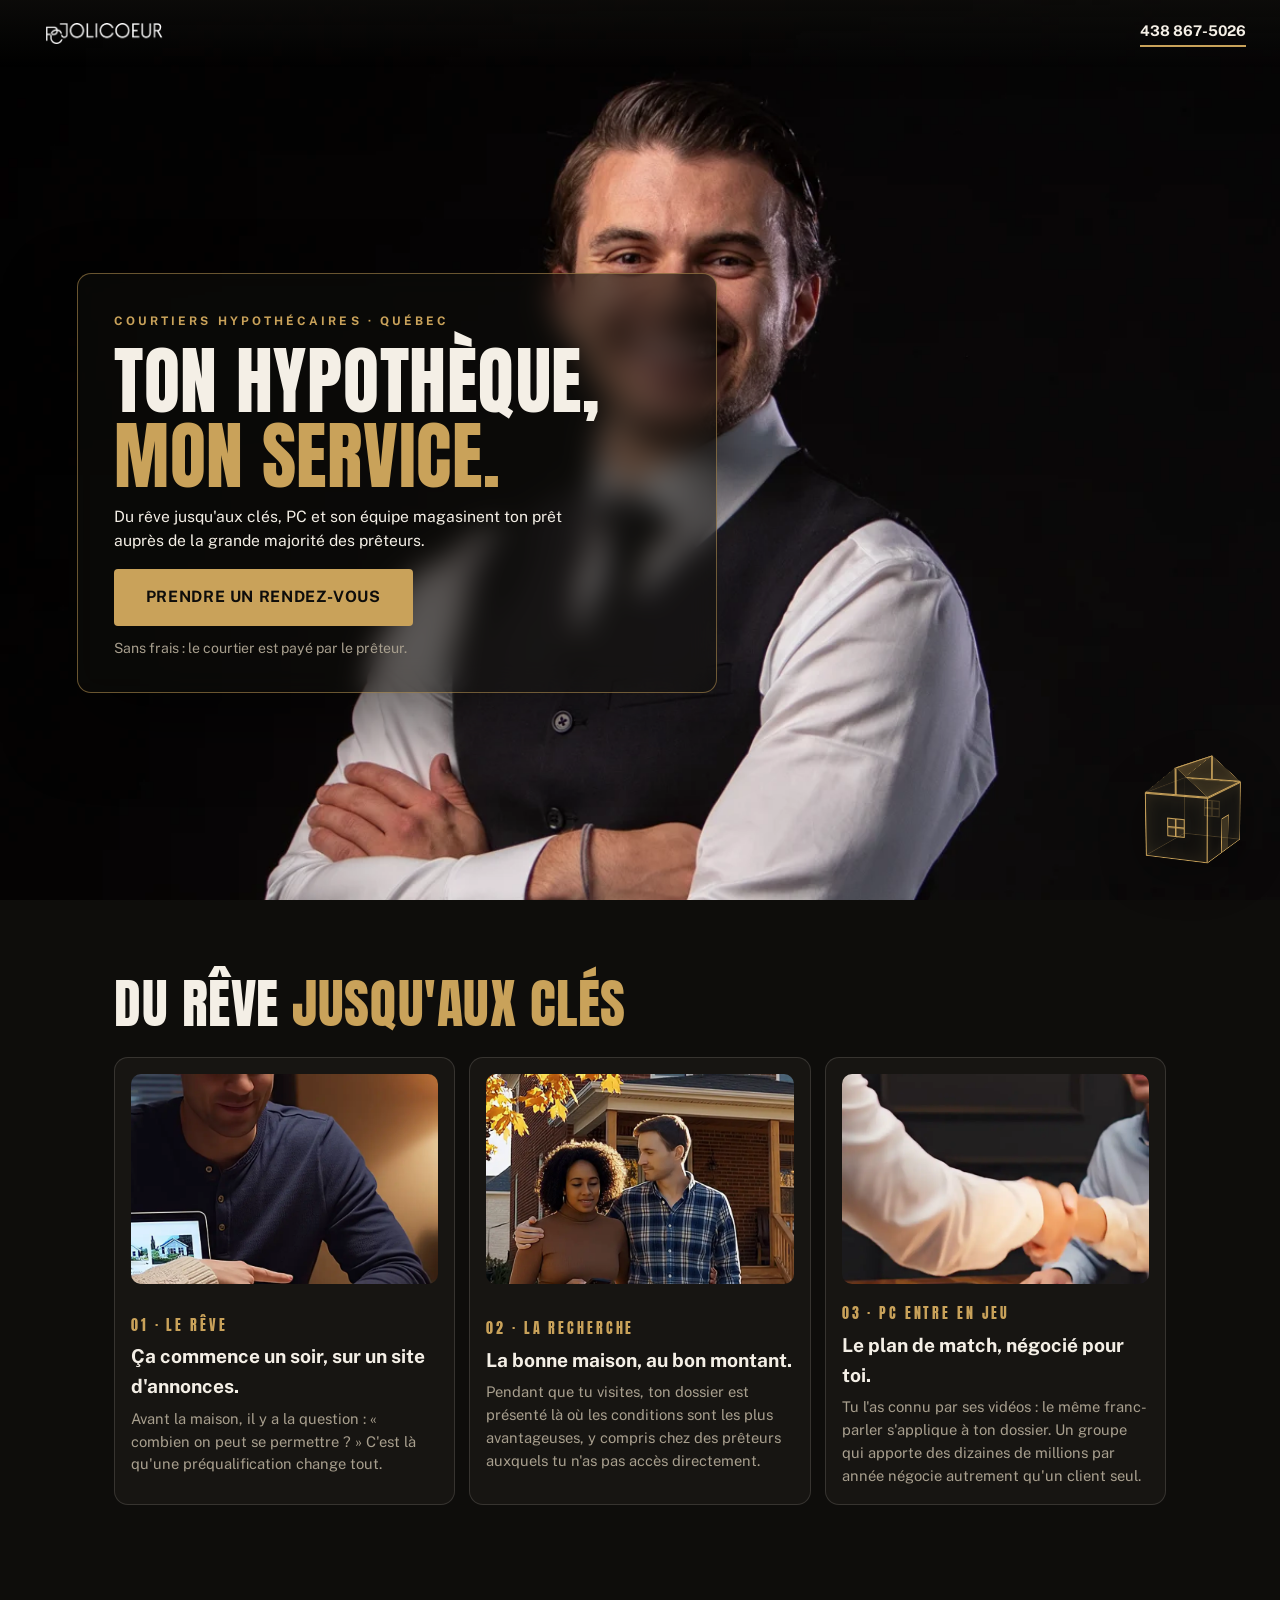
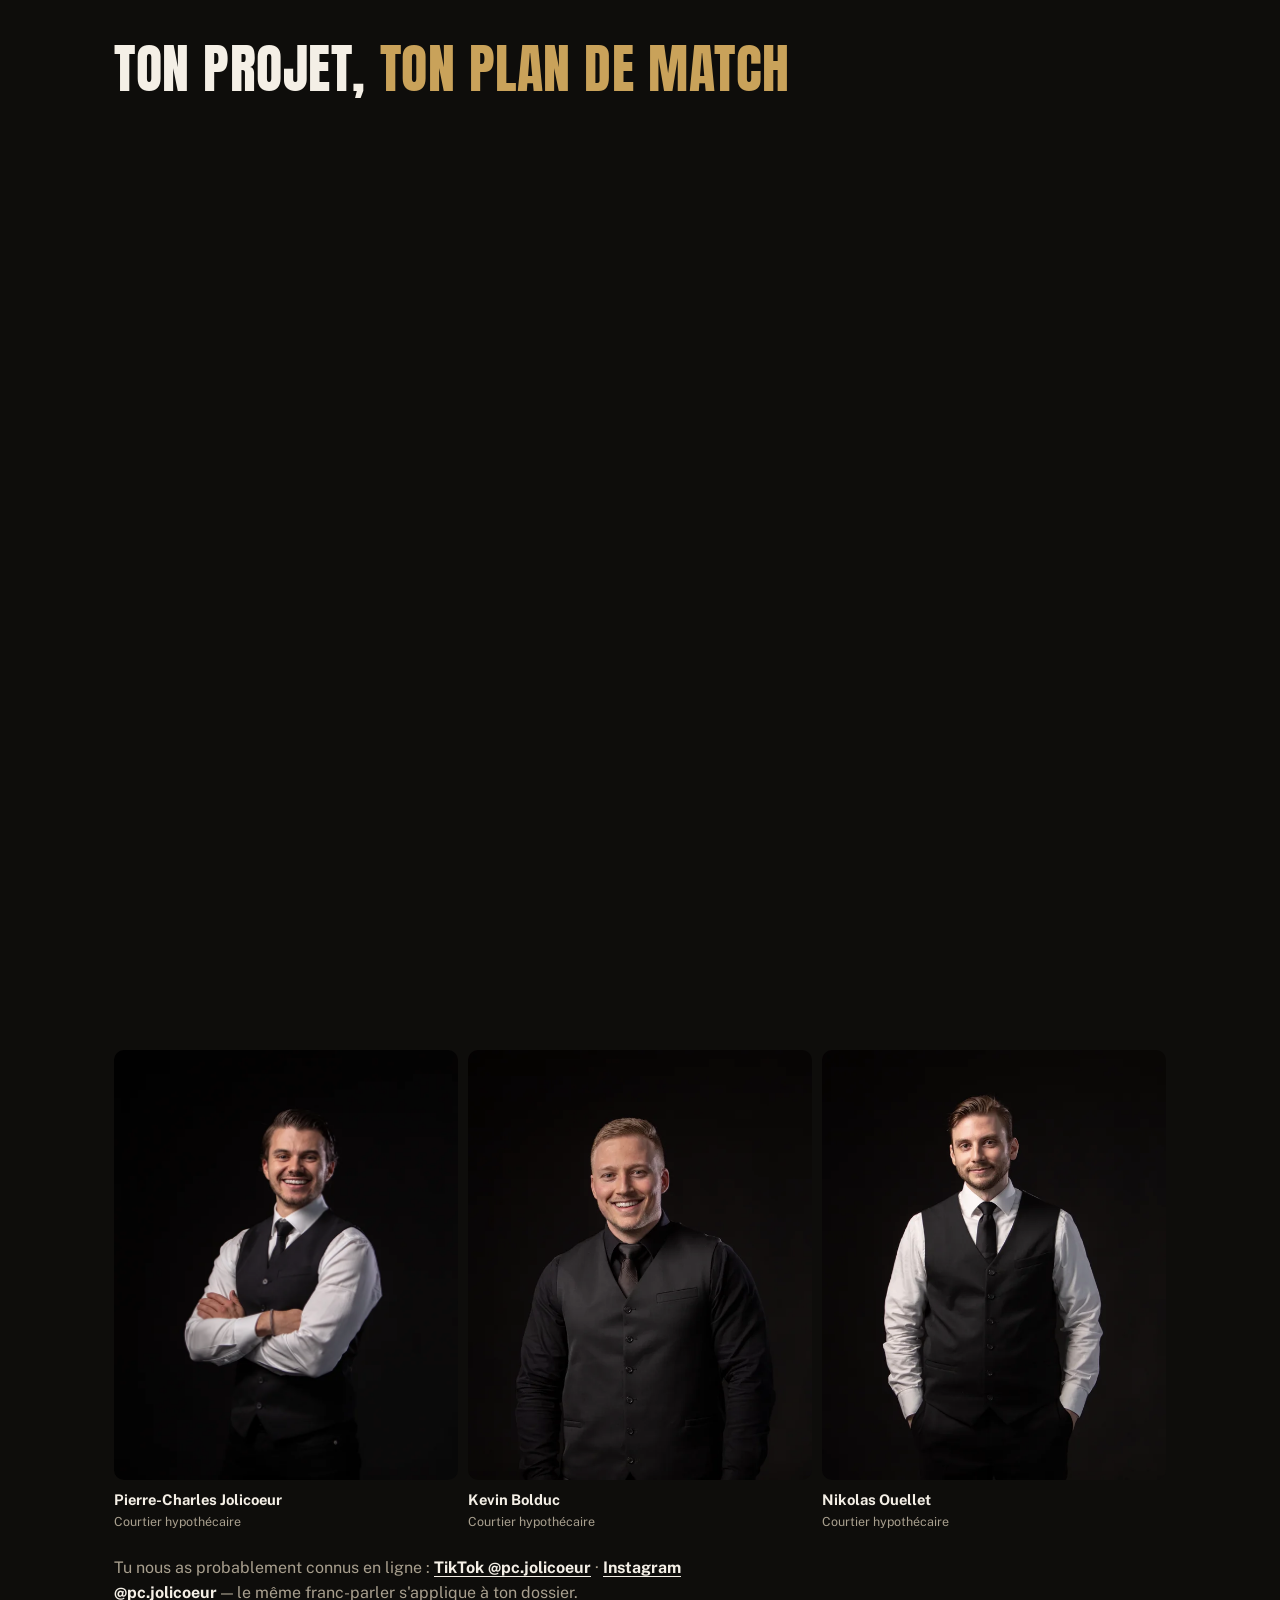
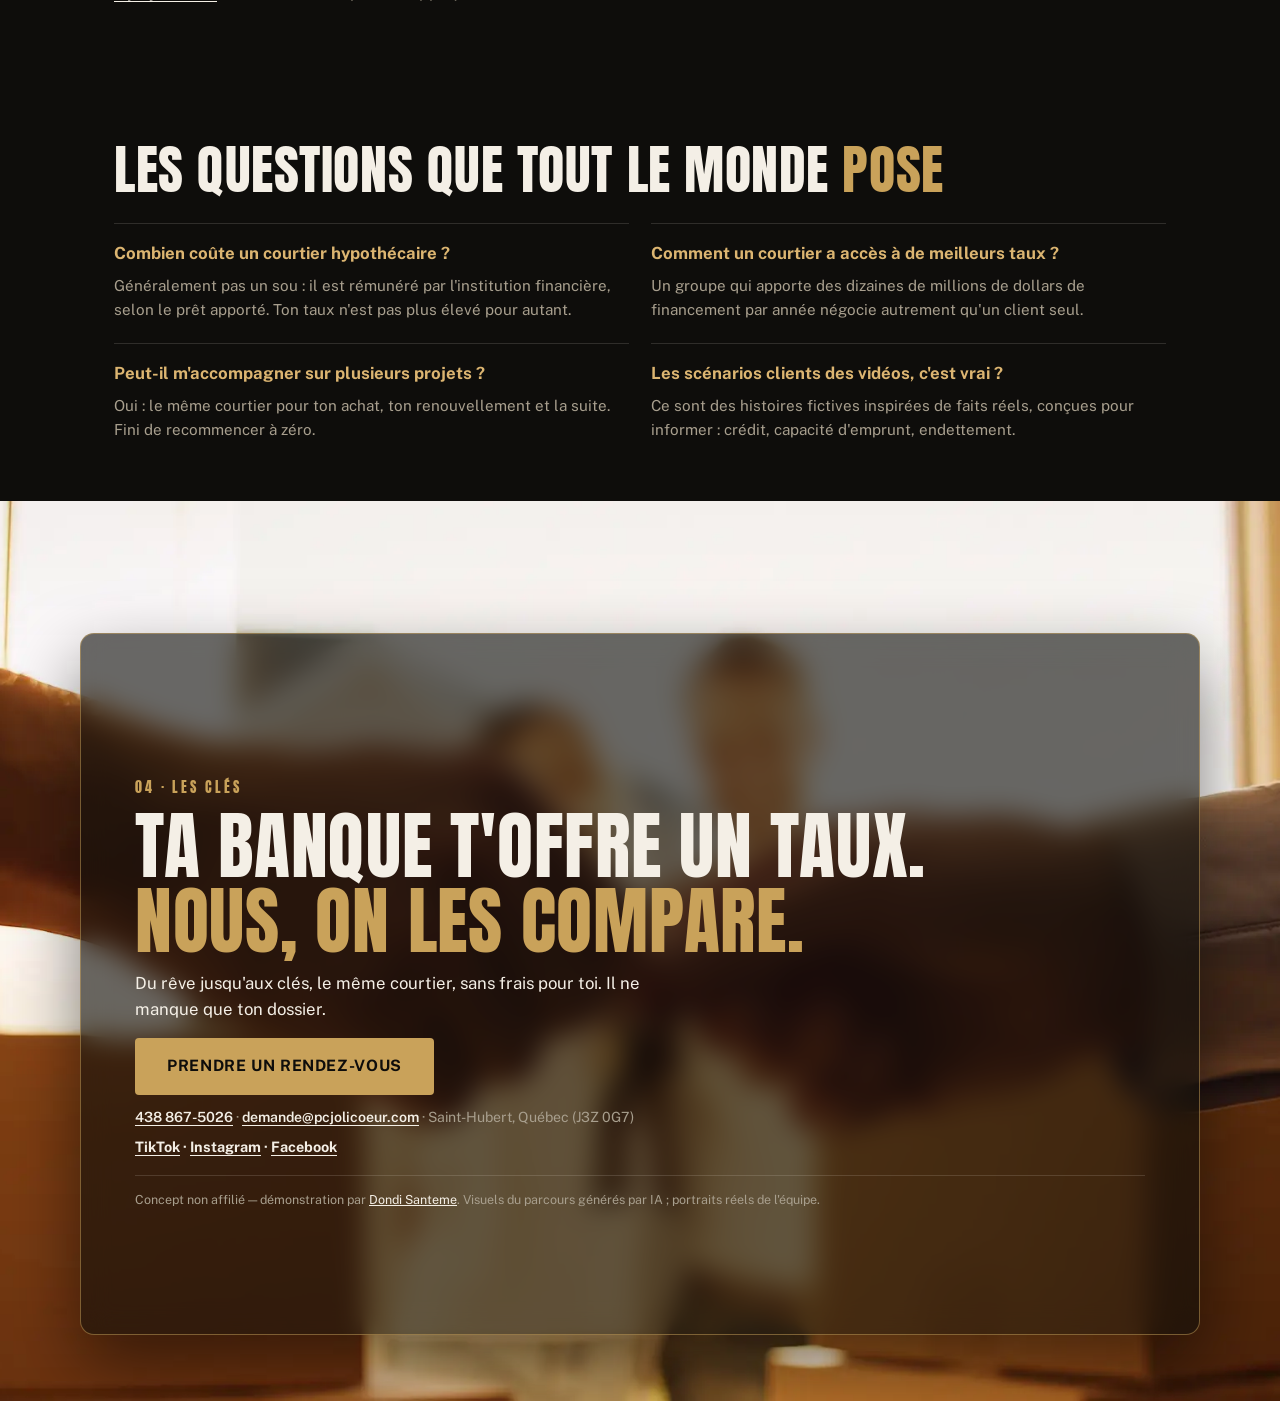
==== commit 723d76b4: "v4 bookends : hero et finale immersifs conserves, milieu conventionnel, scenes IA en cartes d'etapes" ====
--- a/index.html
+++ b/index.html
@@ -20,20 +20,11 @@
     <a class="top-tel" href="tel:4388675026">438 867-5026</a>
   </header>
 
-  <!-- SCÈNES : une seule expérience continue, du rêve jusqu'aux clés.
-       Visuels du parcours client générés par IA (autorisation Dondi 2026-07-08), portrait réel de PC. -->
-  <div class="stage" id="stage" aria-hidden="true">
-    <div class="scene s-pc"><img src="assets/pc.webp" srcset="assets/pc-700.webp 700w, assets/pc.webp 1200w" sizes="100vw" alt="" width="1200" height="1500" fetchpriority="high" loading="eager"></div>
-    <div class="scene"><picture><source media="(min-width: 860px)" srcset="assets/scene1.webp"><img data-src="assets/scene1-m.webp" alt="" width="810" height="1440" loading="lazy"></picture></div>
-    <div class="scene"><picture><source media="(min-width: 860px)" srcset="assets/scene2.webp"><img data-src="assets/scene2-m.webp" alt="" width="810" height="1440" loading="lazy"></picture></div>
-    <div class="scene"><picture><source media="(min-width: 860px)" srcset="assets/scene3.webp"><img data-src="assets/scene3-m.webp" alt="" width="810" height="1440" loading="lazy"></picture></div>
-    <div class="scene"><picture><source media="(min-width: 860px)" srcset="assets/scene4.webp"><img data-src="assets/scene4-m.webp" alt="" width="810" height="1440" loading="lazy"></picture></div>
-  </div>
-
-  <main class="parcours">
-    <!-- 1 · L'AFFICHE -->
-    <section class="panneau" data-scene="0">
-      <div class="verre v-hero">
+  <main>
+    <!-- HERO IMMERSIF (conservé de la v3) : portrait réel plein écran + panneau de verre -->
+    <section class="immersif hero-imm">
+      <img class="imm-bg" src="assets/pc.webp" srcset="assets/pc-700.webp 700w, assets/pc.webp 1200w" sizes="100vw" alt="Pierre-Charles Jolicoeur, courtier hypothécaire" width="1200" height="1500" fetchpriority="high" loading="eager">
+      <div class="verre v-hero stagger s2">
         <p class="kicker">Courtiers hypothécaires · Québec</p>
         <h1>Ton hypothèque,<br><span class="or">mon service.</span></h1>
         <p class="lede">Du rêve jusqu'aux clés, PC et son équipe magasinent ton prêt auprès de la grande majorité des prêteurs.</p>
@@ -41,59 +32,95 @@
           <a class="btn-or" href="https://pcjolicoeur.com/#contact">Prendre un rendez-vous</a>
         </div>
         <p class="preuve">Sans frais : le courtier est payé par le prêteur.</p>
-        <p class="indice">Scrolle — l'histoire commence. <span aria-hidden="true">↓</span></p>
       </div>
     </section>
 
-    <!-- 2 · LE RÊVE -->
-    <section class="panneau" data-scene="1">
-      <div class="verre">
-        <p class="etape">01 · Le rêve</p>
-        <h2>Ça commence un soir, sur un site d'annonces.</h2>
-        <p class="lede">Avant la maison, il y a la question : « combien on peut se permettre ? » C'est exactement là qu'une préqualification change tout.</p>
-        <ul class="chips">
-          <li>Préqualification</li><li>Renouvellement</li><li>Refinancement</li><li>Projet immobilier</li>
-        </ul>
+    <!-- LE PARCOURS — sections conventionnelles, les scènes IA en images d'étapes -->
+    <section class="parcours-sec">
+      <h2 data-reveal>Du rêve <span class="or">jusqu'aux clés</span></h2>
+      <div class="etapes">
+        <article class="etape-carte" data-reveal>
+          <img src="assets/scene1-m.webp" alt="Illustration générée par IA : un couple rêve devant les annonces immobilières" width="810" height="1440" loading="lazy">
+          <div class="etape-texte">
+            <p class="etape">01 · Le rêve</p>
+            <h3>Ça commence un soir, sur un site d'annonces.</h3>
+            <p>Avant la maison, il y a la question : « combien on peut se permettre ? » C'est là qu'une préqualification change tout.</p>
+          </div>
+        </article>
+        <article class="etape-carte" data-reveal>
+          <img src="assets/scene2-m.webp" alt="Illustration générée par IA : la recherche de la maison" width="810" height="1440" loading="lazy">
+          <div class="etape-texte">
+            <p class="etape">02 · La recherche</p>
+            <h3>La bonne maison, au bon montant.</h3>
+            <p>Pendant que tu visites, ton dossier est présenté là où les conditions sont les plus avantageuses, y compris chez des prêteurs auxquels tu n'as pas accès directement.</p>
+          </div>
+        </article>
+        <article class="etape-carte" data-reveal>
+          <img src="assets/scene3-m.webp" alt="Illustration générée par IA : la rencontre avec le courtier" width="810" height="1440" loading="lazy">
+          <div class="etape-texte">
+            <p class="etape">03 · PC entre en jeu</p>
+            <h3>Le plan de match, négocié pour toi.</h3>
+            <p>Tu l'as connu par ses vidéos : le même franc-parler s'applique à ton dossier. Un groupe qui apporte des dizaines de millions par année négocie autrement qu'un client seul.</p>
+          </div>
+        </article>
       </div>
     </section>
 
-    <!-- 3 · LA RECHERCHE -->
-    <section class="panneau" data-scene="2">
-      <div class="verre">
-        <p class="etape">02 · La recherche</p>
-        <h2>La bonne maison, au bon montant.</h2>
-        <p class="lede">Pendant que tu visites, ton dossier travaille : présenté là où les conditions sont les plus avantageuses, y compris chez des prêteurs auxquels tu n'as pas accès directement.</p>
-        <ul class="args">
-          <li><strong>Ça ne te coûte pas un sou.</strong> Le courtier est payé par l'institution qui prend ton prêt.</li>
-          <li><strong>Un dossier, la majorité des prêteurs.</strong> Fini le magasinage interminable.</li>
-        </ul>
+    <!-- SERVICES -->
+    <section class="services">
+      <h2 data-reveal>Ton projet, <span class="or">ton plan de match</span></h2>
+      <div class="service-grid">
+        <a class="s-card" href="https://pcjolicoeur.com/#contact" data-reveal><span class="s-num">01</span><h3>Préqualification</h3><p>Sache exactement combien tu peux emprunter avant de magasiner ta maison.</p><span class="s-go">Prendre un rendez-vous →</span></a>
+        <a class="s-card" href="https://pcjolicoeur.com/#contact" data-reveal><span class="s-num">02</span><h3>Renouvellement</h3><p>Ne signe pas la première offre de ta banque : fais-la comparer d'abord.</p><span class="s-go">Prendre un rendez-vous →</span></a>
+        <a class="s-card" href="https://pcjolicoeur.com/#contact" data-reveal><span class="s-num">03</span><h3>Refinancement</h3><p>Libère la valeur de ta propriété pour tes projets ou tes dettes.</p><span class="s-go">Prendre un rendez-vous →</span></a>
+        <a class="s-card" href="https://pcjolicoeur.com/#contact" data-reveal><span class="s-num">04</span><h3>Projet immobilier</h3><p>Plex, chalet, investissement : un plan monté par des courtiers qui en font des dizaines de millions par année.</p><span class="s-go">Prendre un rendez-vous →</span></a>
       </div>
     </section>
 
-    <!-- 4 · PC ENTRE EN JEU -->
-    <section class="panneau" data-scene="3">
-      <div class="verre">
-        <p class="etape">03 · PC entre en jeu</p>
-        <h2>Le plan de match, négocié pour toi.</h2>
-        <p class="lede">Tu l'as connu par ses vidéos : le même franc-parler s'applique à ton dossier. Un groupe qui apporte des dizaines de millions par année négocie autrement qu'un client seul.</p>
-        <div class="equipe-mini">
-          <figure><img src="assets/pc-700.webp" alt="Pierre-Charles Jolicoeur" width="700" height="875" loading="lazy"><figcaption>Pierre-Charles</figcaption></figure>
-          <figure><img src="assets/kevin.webp" alt="Kevin Bolduc" width="640" height="800" loading="lazy"><figcaption>Kevin</figcaption></figure>
-          <figure><img src="assets/nikolas.webp" alt="Nikolas Ouellet" width="640" height="800" loading="lazy"><figcaption>Nikolas</figcaption></figure>
-        </div>
-        <p class="handles"><a href="https://www.tiktok.com/@pc.jolicoeur" rel="noopener">TikTok @pc.jolicoeur</a> · <a href="https://www.instagram.com/pc.jolicoeur" rel="noopener">Instagram @pc.jolicoeur</a></p>
+    <!-- POURQUOI UN COURTIER -->
+    <section class="pourquoi">
+      <h2 data-reveal>Pourquoi passer par <span class="or">un courtier ?</span></h2>
+      <div class="arg-grid">
+        <article data-reveal><h3>Ça ne te coûte pas un sou.</h3><p>Le courtier est rémunéré directement par l'institution financière qui prend ton prêt. Et non, ton taux n'est pas plus élevé pour autant.</p></article>
+        <article data-reveal><h3>Un dossier, la majorité des prêteurs.</h3><p>Fini le magasinage interminable : ton dossier est présenté là où les conditions sont les plus avantageuses.</p></article>
+        <article data-reveal><h3>Ton courtier te suit à vie.</h3><p>Pas de conseiller qui change à chaque visite : le même courtier pour ton achat, ton renouvellement et ton prochain projet.</p></article>
       </div>
     </section>
 
-    <!-- 5 · LES CLÉS -->
-    <section class="panneau" data-scene="4">
-      <div class="verre">
+    <!-- L'ÉQUIPE + COMMUNAUTÉ -->
+    <section class="equipe">
+      <h2 data-reveal>Le groupe derrière <span class="or">le plan</span></h2>
+      <div class="team-grid">
+        <figure data-reveal><img src="assets/pc-700.webp" alt="Pierre-Charles Jolicoeur" width="700" height="875" loading="lazy"><figcaption><strong>Pierre-Charles Jolicoeur</strong><span>Courtier hypothécaire</span></figcaption></figure>
+        <figure data-reveal><img src="assets/kevin.webp" alt="Kevin Bolduc" width="640" height="800" loading="lazy"><figcaption><strong>Kevin Bolduc</strong><span>Courtier hypothécaire</span></figcaption></figure>
+        <figure data-reveal><img src="assets/nikolas.webp" alt="Nikolas Ouellet" width="640" height="800" loading="lazy"><figcaption><strong>Nikolas Ouellet</strong><span>Courtier hypothécaire</span></figcaption></figure>
+      </div>
+      <p class="equipe-note" data-reveal>Tu nous as probablement connus en ligne : <a href="https://www.tiktok.com/@pc.jolicoeur" rel="noopener">TikTok @pc.jolicoeur</a> · <a href="https://www.instagram.com/pc.jolicoeur" rel="noopener">Instagram @pc.jolicoeur</a> — le même franc-parler s'applique à ton dossier.</p>
+    </section>
+
+    <!-- FAQ -->
+    <section class="faq">
+      <h2 data-reveal>Les questions que tout le monde <span class="or">pose</span></h2>
+      <dl class="faq-grid">
+        <div data-reveal><dt>Combien coûte un courtier hypothécaire ?</dt><dd>Généralement pas un sou : il est rémunéré par l'institution financière, selon le prêt apporté. Ton taux n'est pas plus élevé pour autant.</dd></div>
+        <div data-reveal><dt>Comment un courtier a accès à de meilleurs taux ?</dt><dd>Un groupe qui apporte des dizaines de millions de dollars de financement par année négocie autrement qu'un client seul.</dd></div>
+        <div data-reveal><dt>Peut-il m'accompagner sur plusieurs projets ?</dt><dd>Oui : le même courtier pour ton achat, ton renouvellement et la suite. Fini de recommencer à zéro.</dd></div>
+        <div data-reveal><dt>Les scénarios clients des vidéos, c'est vrai ?</dt><dd>Ce sont des histoires fictives inspirées de faits réels, conçues pour informer : crédit, capacité d'emprunt, endettement.</dd></div>
+      </dl>
+    </section>
+
+    <!-- FINALE IMMERSIVE (conservée) : scène des clés + grand panneau -->
+    <section class="immersif finale">
+      <img class="imm-bg" src="assets/scene4-m.webp" srcset="assets/scene4-m.webp 810w, assets/scene4.webp 1920w" sizes="100vw" alt="" width="810" height="1440" loading="lazy">
+      <div class="verre v-finale" data-reveal>
         <p class="etape">04 · Les clés</p>
         <h2>Ta banque t'offre un taux.<br><span class="or">Nous, on les compare.</span></h2>
+        <p class="lede">Du rêve jusqu'aux clés, le même courtier, sans frais pour toi. Il ne manque que ton dossier.</p>
         <div class="cta-row">
           <a class="btn-or" href="https://pcjolicoeur.com/#contact">Prendre un rendez-vous</a>
         </div>
-        <p class="preuve"><a href="tel:4388675026">438 867-5026</a> · <a href="mailto:demande@pcjolicoeur.com">demande@pcjolicoeur.com</a> · Saint-Hubert, Québec</p>
+        <p class="preuve"><a href="tel:4388675026">438 867-5026</a> · <a href="mailto:demande@pcjolicoeur.com">demande@pcjolicoeur.com</a> · Saint-Hubert, Québec (J3Z 0G7)</p>
+        <p class="socials"><a href="https://www.tiktok.com/@pc.jolicoeur" rel="noopener">TikTok</a> · <a href="https://www.instagram.com/pc.jolicoeur" rel="noopener">Instagram</a> · <a href="https://www.facebook.com/pcjolicoeur1" rel="noopener">Facebook</a></p>
         <p class="credit">Concept non affilié — démonstration par <a href="https://www.dondisanteme.com" rel="noopener">Dondi Santeme</a>. Visuels du parcours générés par IA ; portraits réels de l'équipe.</p>
       </div>
     </section>
--- a/styles.css
+++ b/styles.css
@@ -4,20 +4,23 @@
 @font-face { font-family: 'Public Sans'; font-style: normal; font-weight: 600; font-display: swap; src: url('assets/fonts/public-sans-600.woff2') format('woff2'); }
 @font-face { font-family: 'Public Sans'; font-style: normal; font-weight: 700; font-display: swap; src: url('assets/fonts/public-sans-700.woff2') format('woff2'); }
 
-/* Groupe PC Jolicoeur v3 — « le chemin vers tes clés » (réf. Urban Jungle / Future-State).
-   Une seule expérience continue : scènes plein écran en crossfade + push-in au scroll,
-   panneaux de verre or/charbon, maison 3D CSS persistante. Sans JS : flux normal. */
+/* Groupe PC Jolicoeur v4 — « bookends cinématiques » (feedback Dondi 2026-07-08) :
+   hero et finale immersifs plein écran (conservés de la v3), sections conventionnelles
+   au milieu, scènes IA du parcours en images d'étapes, maison 3D persistante. */
 :root {
   --charbon: #0e0d0b;
+  --charbon2: #171512;
   --or: #c9a25a;
   --or-vif: #dcb571;
   --creme: #f4efe6;
-  --gris: #b5afa3;
-  --verre: rgba(14, 13, 11, 0.58);
+  --gris: #a89f8e;
+  --verre: rgba(14, 13, 11, 0.62);
   --filet: rgba(201, 162, 90, 0.5);
+  --filet-doux: rgba(244, 239, 230, 0.14);
 }
 
 * { margin: 0; padding: 0; box-sizing: border-box; }
+html { scroll-behavior: smooth; }
 body {
   font-family: 'Public Sans', system-ui, sans-serif;
   background: var(--charbon);
@@ -28,7 +31,7 @@
 }
 img { max-width: 100%; display: block; }
 a { color: inherit; }
-h1, h2 { font-family: 'Anton', sans-serif; font-weight: 400; text-transform: uppercase; letter-spacing: 0.01em; line-height: 1.02; }
+h1, h2, .s-num { font-family: 'Anton', sans-serif; font-weight: 400; text-transform: uppercase; letter-spacing: 0.01em; line-height: 1.02; }
 .or { color: var(--or); }
 
 /* ---------- Header fixe ---------- */
@@ -41,28 +44,19 @@
 .logo { width: 140px; height: auto; }
 .top-tel { font-weight: 700; font-size: 0.92rem; text-decoration: none; border-bottom: 2px solid var(--or); padding-bottom: 2px; }
 
-/* ---------- Stage des scènes ---------- */
-.stage { position: fixed; inset: 0; z-index: 1; overflow: hidden; background: var(--charbon); }
-.scene { position: absolute; inset: 0; opacity: 0; will-change: transform, opacity; }
-.scene:first-child { opacity: 1; }
-.scene img { width: 100%; height: 100%; object-fit: cover; object-position: 50% 30%; }
-.scene::after {
+/* ---------- Blocs immersifs (hero + finale) ---------- */
+.immersif { position: relative; min-height: 100svh; display: flex; align-items: flex-end; justify-content: center; overflow: hidden; padding: 96px 16px 30px; }
+.imm-bg { position: absolute; inset: 0; width: 100%; height: 100%; object-fit: cover; object-position: 50% 18%; }
+.immersif::before {
   content: ""; position: absolute; inset: 0;
-  background: linear-gradient(180deg, rgba(14, 13, 11, 0.42) 0%, rgba(14, 13, 11, 0.18) 40%, rgba(14, 13, 11, 0.6) 100%);
-}
-.s-pc img { object-position: 50% 18%; }
-
-/* ---------- Panneaux de verre ---------- */
-.parcours { position: relative; z-index: 10; }
-.panneau {
-  min-height: 150svh;
-  display: flex; align-items: center; justify-content: center;
-  padding: 90px 16px;
-  pointer-events: none;
-}
+  background: linear-gradient(180deg, rgba(14, 13, 11, 0.4) 0%, rgba(14, 13, 11, 0.12) 40%, rgba(14, 13, 11, 0.62) 100%);
+}
+.finale { align-items: center; }
+.finale .imm-bg { object-position: 50% 50%; }
+
 .verre {
-  pointer-events: auto;
-  width: 100%; max-width: 600px;
+  position: relative;
+  width: 100%; max-width: 640px;
   background: var(--verre);
   -webkit-backdrop-filter: blur(14px);
   backdrop-filter: blur(14px);
@@ -71,12 +65,17 @@
   padding: 30px 26px 26px;
   box-shadow: 0 30px 70px rgba(0, 0, 0, 0.5);
 }
+/* Finale : le panneau prend l'écran (demande Dondi : plus d'espace) */
+.v-finale { max-width: 1060px; min-height: 78svh; display: flex; flex-direction: column; justify-content: center; padding: 44px 30px 34px; }
+.v-finale h2 { font-size: clamp(2.3rem, 9.5vw, 4.6rem); }
+.v-finale .lede { font-size: 1.05rem; max-width: 52ch; }
+
 .kicker { font-size: 0.74rem; font-weight: 700; letter-spacing: 0.26em; text-transform: uppercase; color: var(--or); margin-bottom: 12px; }
 .etape { font-family: 'Anton', sans-serif; font-size: 0.9rem; letter-spacing: 0.2em; text-transform: uppercase; color: var(--or); margin-bottom: 10px; }
 .verre h1 { font-size: clamp(2.6rem, 11vw, 4.6rem); margin-bottom: 12px; }
-.verre h2 { font-size: clamp(1.7rem, 7vw, 2.7rem); margin-bottom: 12px; }
+.verre h2 { margin-bottom: 12px; }
 .lede { color: var(--creme); font-size: 0.98rem; margin-bottom: 16px; max-width: 46ch; }
-.cta-row { margin-bottom: 10px; }
+.cta-row { margin-bottom: 12px; }
 .btn-or {
   display: inline-block; background: var(--or); color: var(--charbon);
   font-weight: 700; font-size: 0.98rem; letter-spacing: 0.04em; text-transform: uppercase;
@@ -84,24 +83,70 @@
   transition: transform 0.16s ease, background 0.16s ease;
 }
 .btn-or:hover, .btn-or:focus-visible { background: var(--or-vif); transform: translateY(-2px); }
-.preuve { font-size: 0.85rem; color: var(--gris); }
+.preuve { font-size: 0.88rem; color: var(--gris); }
 .preuve a { color: var(--creme); font-weight: 600; text-decoration: underline; text-underline-offset: 3px; }
-.indice { margin-top: 16px; font-size: 0.85rem; font-style: italic; color: var(--or-vif); }
-
-.chips { list-style: none; display: flex; flex-wrap: wrap; gap: 8px; }
-.chips li { border: 1.5px solid var(--filet); border-radius: 999px; padding: 8px 16px; font-size: 0.85rem; font-weight: 700; }
-.args { list-style: none; display: grid; gap: 10px; }
-.args li { border-left: 3px solid var(--or); padding-left: 12px; font-size: 0.92rem; color: var(--gris); }
-.args strong { color: var(--creme); display: block; }
-
-.equipe-mini { display: flex; gap: 10px; margin: 6px 0 12px; }
-.equipe-mini figure { flex: 1; }
-.equipe-mini img { border-radius: 10px; }
-.equipe-mini figcaption { font-size: 0.78rem; font-weight: 700; margin-top: 6px; text-align: center; }
-.handles { font-size: 0.85rem; color: var(--gris); }
-.handles a { color: var(--creme); font-weight: 700; text-decoration: underline; text-underline-offset: 3px; }
-.credit { font-size: 0.76rem; color: var(--gris); border-top: 1px solid rgba(244, 239, 230, 0.16); padding-top: 14px; margin-top: 16px; }
+.socials { margin-top: 8px; font-weight: 700; font-size: 0.9rem; }
+.socials a { text-decoration: underline; text-underline-offset: 3px; }
+.credit { font-size: 0.78rem; color: var(--gris); border-top: 1px solid var(--filet-doux); padding-top: 14px; margin-top: 16px; }
 .credit a { color: var(--creme); }
+
+.stagger { opacity: 0.012; transform: translateY(14px); animation: rise 0.7s ease-out forwards; }
+.s2 { animation-delay: 0.2s; }
+@keyframes rise { to { opacity: 1; transform: translateY(0); } }
+
+/* ---------- Sections conventionnelles ---------- */
+section h2 { font-size: clamp(2rem, 8vw, 3.4rem); margin-bottom: 26px; }
+.parcours-sec, .services, .pourquoi, .equipe, .faq { padding: 76px 20px 60px; max-width: 1120px; margin: 0 auto; }
+
+/* Parcours en cartes d'étapes */
+.etapes { display: grid; gap: 14px; }
+.etape-carte {
+  display: grid; grid-template-columns: 132px 1fr; gap: 18px; align-items: center;
+  border: 1px solid var(--filet-doux); background: var(--charbon2); border-radius: 14px;
+  padding: 16px;
+  transition: transform 0.18s ease, border-color 0.18s ease;
+}
+.etape-carte:hover { transform: translateY(-4px); border-color: var(--or); }
+.etape-carte img { width: 132px; height: 176px; object-fit: cover; border-radius: 10px; }
+.etape-carte h3 { font-size: 1.2rem; font-weight: 700; margin-bottom: 6px; }
+.etape-carte p:last-child { color: var(--gris); font-size: 0.92rem; }
+.etape-carte .etape { margin-bottom: 6px; }
+
+/* Services */
+.service-grid { display: grid; gap: 12px; }
+.s-card {
+  display: block; text-decoration: none;
+  border: 1px solid var(--filet-doux); background: var(--charbon2); border-radius: 14px;
+  padding: 24px 22px 20px; position: relative;
+  transition: transform 0.18s ease, border-color 0.18s ease;
+}
+.s-card:hover, .s-card:focus-visible { transform: perspective(700px) rotateX(2.4deg) translateY(-4px); border-color: var(--or); }
+.s-num { position: absolute; top: 18px; right: 20px; color: var(--or); opacity: 0.55; font-size: 1.5rem; }
+.s-card h3 { font-size: 1.25rem; font-weight: 700; margin-bottom: 8px; }
+.s-card p { color: var(--gris); font-size: 0.94rem; max-width: 46ch; margin-bottom: 14px; }
+.s-go { color: var(--or); font-weight: 700; font-size: 0.9rem; }
+
+/* Pourquoi */
+.arg-grid { display: grid; gap: 26px; }
+.arg-grid article { border-left: 3px solid var(--or); padding-left: 18px; }
+.arg-grid h3 { font-size: 1.2rem; font-weight: 700; margin-bottom: 8px; }
+.arg-grid p { color: var(--gris); font-size: 0.95rem; max-width: 52ch; }
+
+/* Équipe */
+.team-grid { display: grid; grid-template-columns: repeat(3, 1fr); gap: 10px; }
+.team-grid img { width: 100%; height: auto; border-radius: 10px; filter: grayscale(0.15); transition: filter 0.25s ease, transform 0.25s ease; }
+.team-grid figure:hover img { filter: grayscale(0); transform: scale(1.02); }
+.team-grid figcaption { padding-top: 10px; }
+.team-grid strong { display: block; font-size: 0.92rem; line-height: 1.3; }
+.team-grid span { color: var(--gris); font-size: 0.78rem; }
+.equipe-note { margin-top: 22px; color: var(--gris); max-width: 62ch; }
+.equipe-note a { color: var(--creme); font-weight: 700; text-decoration: underline; text-underline-offset: 3px; }
+
+/* FAQ */
+.faq-grid { display: grid; gap: 22px; }
+.faq-grid div { border-top: 1px solid var(--filet-doux); padding-top: 16px; }
+.faq-grid dt { font-weight: 700; font-size: 1.05rem; margin-bottom: 8px; color: var(--or-vif); }
+.faq-grid dd { color: var(--gris); font-size: 0.95rem; max-width: 62ch; }
 
 /* ---------- Maison 3D ---------- */
 .maison3d {
@@ -140,22 +185,29 @@
     rgba(201, 162, 90, 0.14);
 }
 
-/* ---------- Fallback sans JS / reduced-motion : flux normal ---------- */
-body:not(.scrolly) .stage { display: none; }
-body:not(.scrolly) .panneau { min-height: 0; padding: 40px 16px; }
-body:not(.scrolly) { background: var(--charbon); }
-body:not(.scrolly) .verre { background: rgba(23, 21, 18, 0.94); }
-body.flat .maison3d { display: none; }
+/* Reveals */
+[data-reveal] { opacity: 0; transform: translateY(24px); transition: opacity 0.6s ease, transform 0.6s ease; }
+[data-reveal].in { opacity: 1; transform: translateY(0); }
 
 /* ---------- Desktop ---------- */
 @media (min-width: 860px) {
   .topbar { padding: 20px 34px; }
+  .hero-imm { justify-content: flex-start; padding-left: 6vw; align-items: center; }
+  .hero-imm .imm-bg { object-position: 68% 20%; }
   .verre { max-width: 640px; padding: 38px 36px 32px; }
-  .panneau { justify-content: flex-start; padding-left: 8vw; }
-  .panneau:nth-child(even) { justify-content: flex-end; padding-right: 8vw; }
+  .v-finale { max-width: 1120px; padding: 56px 54px 40px; }
+  .etapes { grid-template-columns: repeat(3, 1fr); }
+  .etape-carte { grid-template-columns: 1fr; align-items: start; }
+  .etape-carte img { width: 100%; height: 210px; }
+  .service-grid { grid-template-columns: repeat(2, 1fr); gap: 14px; }
+  .arg-grid { grid-template-columns: repeat(3, 1fr); }
+  .faq-grid { grid-template-columns: 1fr 1fr; }
+  .parcours-sec, .services, .pourquoi, .equipe, .faq { padding-left: 34px; padding-right: 34px; }
 }
 
 /* ---------- Reduced motion ---------- */
 @media (prefers-reduced-motion: reduce) {
+  .stagger { animation: none; opacity: 1; transform: none; }
+  [data-reveal] { opacity: 1; transform: none; transition: none; }
   html { scroll-behavior: auto; }
 }
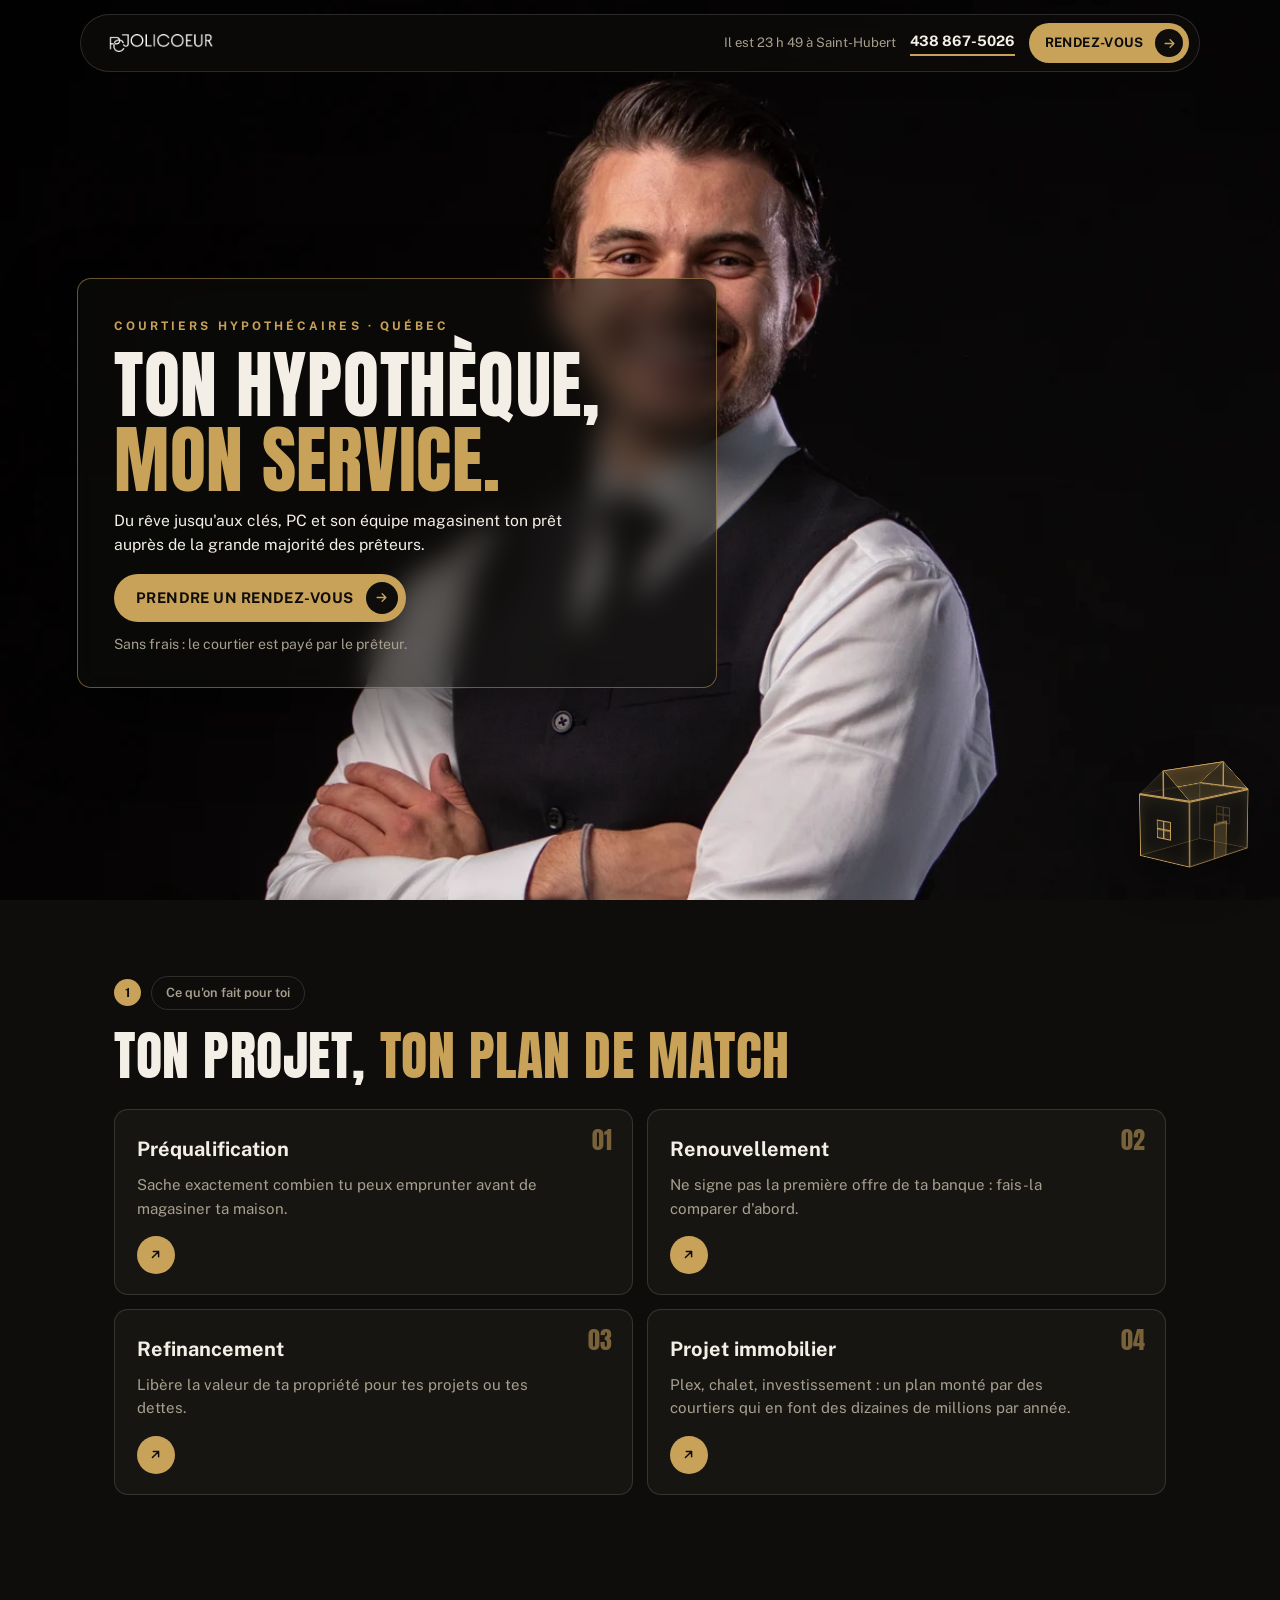
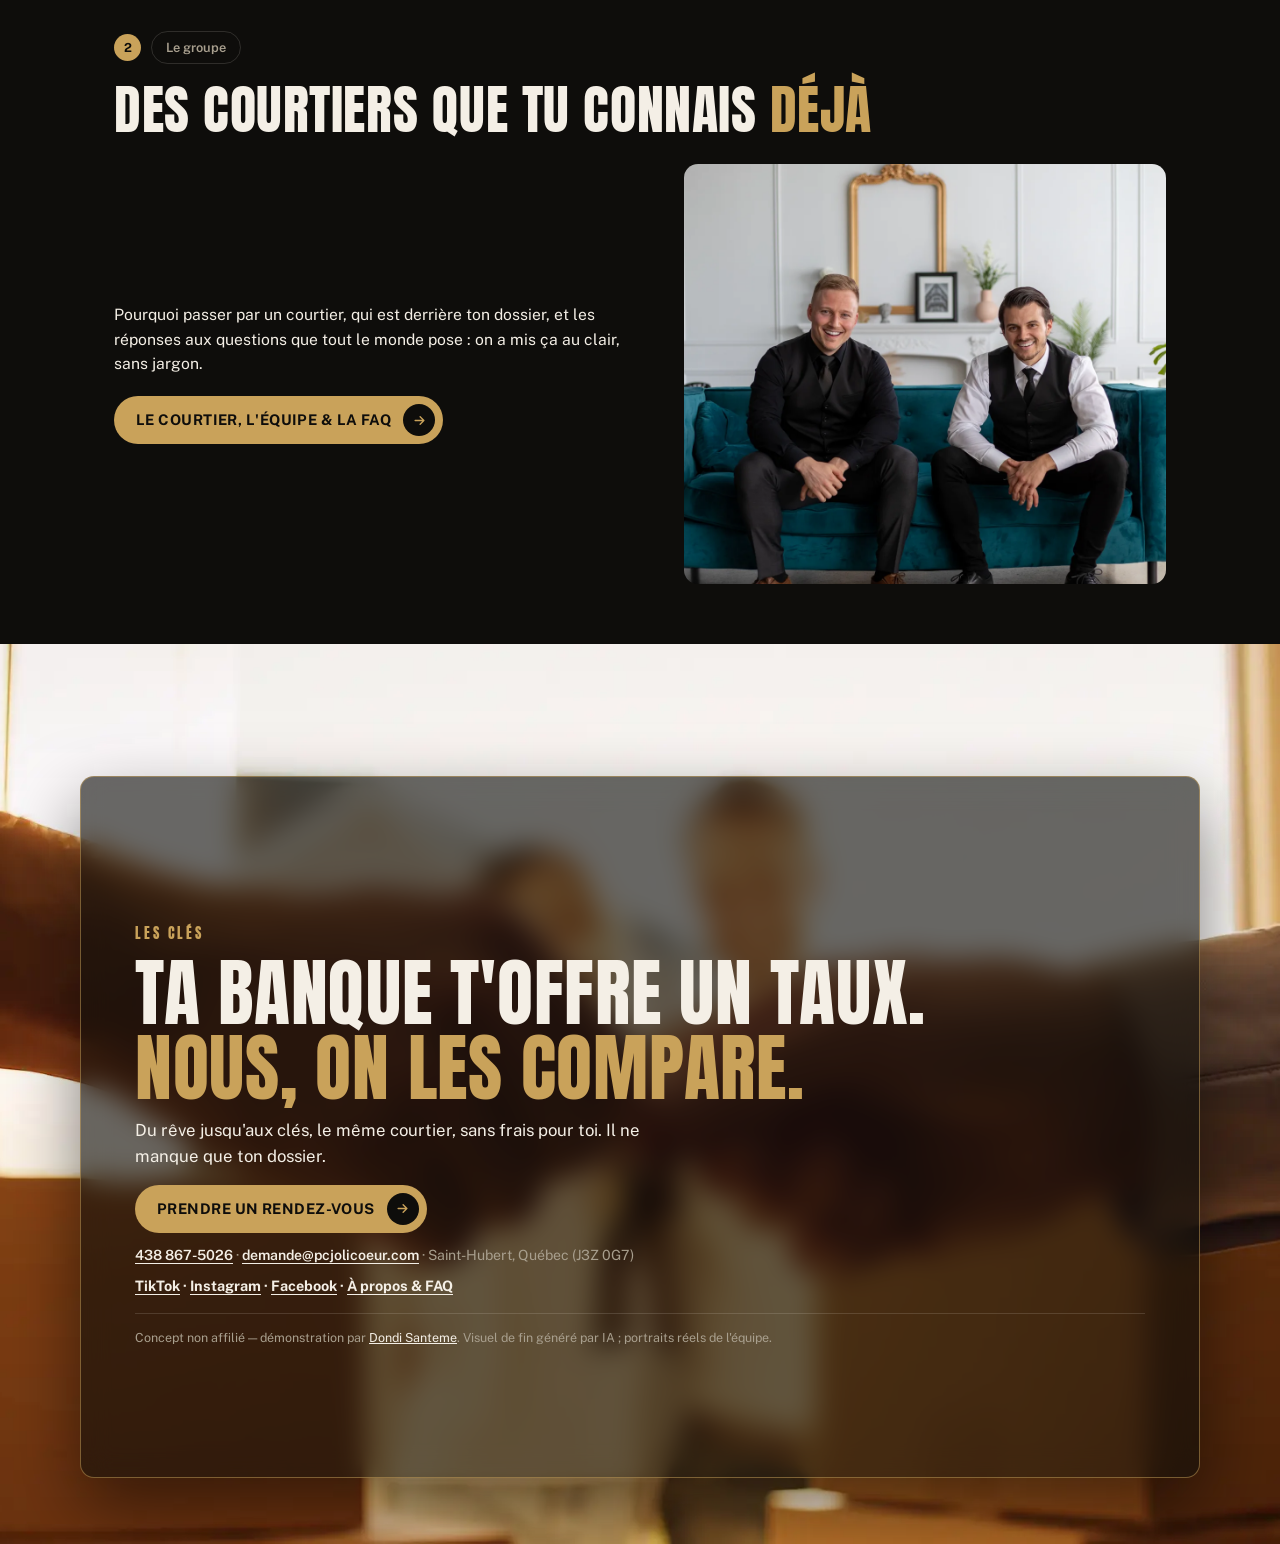
==== commit e62b572b: "v5 : home allegee (parcours retire), dispositions Axion (nav pill, badges, text-roll, cartes extensi" ====
--- a/index.html
+++ b/index.html
@@ -4,7 +4,7 @@
   <meta charset="UTF-8">
   <meta name="viewport" content="width=device-width, initial-scale=1.0">
   <title>Groupe PC Jolicoeur — Ton hypothèque, mon service</title>
-  <meta name="description" content="Pierre-Charles Jolicoeur et son équipe de courtiers hypothécaires magasinent ton prêt auprès de la grande majorité des prêteurs. Du rêve jusqu'aux clés : préqualification, renouvellement, refinancement. Sans frais : le courtier est payé par le prêteur.">
+  <meta name="description" content="Pierre-Charles Jolicoeur et son équipe de courtiers hypothécaires magasinent ton prêt auprès de la grande majorité des prêteurs. Préqualification, renouvellement, refinancement. Sans frais : le courtier est payé par le prêteur.">
   <meta property="og:title" content="Groupe PC Jolicoeur — Concept de refonte 3D">
   <meta property="og:description" content="Ton hypothèque, mon service. Du rêve jusqu'aux clés.">
   <meta property="og:image" content="assets/pc.webp">
@@ -15,13 +15,20 @@
 </head>
 <body>
 
-  <header class="topbar">
-    <img class="logo" src="assets/logo-light.png" alt="Groupe PC Jolicoeur" width="150" height="40">
-    <a class="top-tel" href="tel:4388675026">438 867-5026</a>
-  </header>
+  <!-- Nav pill flottante (disposition réf. Axion, nos couleurs) -->
+  <nav class="navpill">
+    <div class="navpill-in">
+      <a href="index.html" aria-label="Accueil Groupe PC Jolicoeur"><img class="logo" src="assets/logo-light.png" alt="Groupe PC Jolicoeur" width="140" height="37"></a>
+      <div class="nav-droite">
+        <span class="heure" id="heure"></span>
+        <a class="top-tel" href="tel:4388675026">438 867-5026</a>
+        <a class="btn-roll petit" href="https://pcjolicoeur.com/#contact"><span class="mots"><span class="pile"><i>Rendez-vous</i><i>Rendez-vous</i></span></span><span class="fleche"><svg viewBox="0 0 24 24" aria-hidden="true"><path d="M5 12h14M13 6l6 6-6 6" fill="none" stroke="currentColor" stroke-width="2.2" stroke-linecap="round" stroke-linejoin="round"/></svg></span></a>
+      </div>
+    </div>
+  </nav>
 
   <main>
-    <!-- HERO IMMERSIF (conservé de la v3) : portrait réel plein écran + panneau de verre -->
+    <!-- HERO IMMERSIF (conservé) -->
     <section class="immersif hero-imm">
       <img class="imm-bg" src="assets/pc.webp" srcset="assets/pc-700.webp 700w, assets/pc.webp 1200w" sizes="100vw" alt="Pierre-Charles Jolicoeur, courtier hypothécaire" width="1200" height="1500" fetchpriority="high" loading="eager">
       <div class="verre v-hero stagger s2">
@@ -29,99 +36,50 @@
         <h1>Ton hypothèque,<br><span class="or">mon service.</span></h1>
         <p class="lede">Du rêve jusqu'aux clés, PC et son équipe magasinent ton prêt auprès de la grande majorité des prêteurs.</p>
         <div class="cta-row">
-          <a class="btn-or" href="https://pcjolicoeur.com/#contact">Prendre un rendez-vous</a>
+          <a class="btn-roll" href="https://pcjolicoeur.com/#contact"><span class="mots"><span class="pile"><i>Prendre un rendez-vous</i><i>Prendre un rendez-vous</i></span></span><span class="fleche"><svg viewBox="0 0 24 24" aria-hidden="true"><path d="M5 12h14M13 6l6 6-6 6" fill="none" stroke="currentColor" stroke-width="2.2" stroke-linecap="round" stroke-linejoin="round"/></svg></span></a>
         </div>
         <p class="preuve">Sans frais : le courtier est payé par le prêteur.</p>
       </div>
     </section>
 
-    <!-- LE PARCOURS — sections conventionnelles, les scènes IA en images d'étapes -->
-    <section class="parcours-sec">
-      <h2 data-reveal>Du rêve <span class="or">jusqu'aux clés</span></h2>
-      <div class="etapes">
-        <article class="etape-carte" data-reveal>
-          <img src="assets/scene1-m.webp" alt="Illustration générée par IA : un couple rêve devant les annonces immobilières" width="810" height="1440" loading="lazy">
-          <div class="etape-texte">
-            <p class="etape">01 · Le rêve</p>
-            <h3>Ça commence un soir, sur un site d'annonces.</h3>
-            <p>Avant la maison, il y a la question : « combien on peut se permettre ? » C'est là qu'une préqualification change tout.</p>
-          </div>
-        </article>
-        <article class="etape-carte" data-reveal>
-          <img src="assets/scene2-m.webp" alt="Illustration générée par IA : la recherche de la maison" width="810" height="1440" loading="lazy">
-          <div class="etape-texte">
-            <p class="etape">02 · La recherche</p>
-            <h3>La bonne maison, au bon montant.</h3>
-            <p>Pendant que tu visites, ton dossier est présenté là où les conditions sont les plus avantageuses, y compris chez des prêteurs auxquels tu n'as pas accès directement.</p>
-          </div>
-        </article>
-        <article class="etape-carte" data-reveal>
-          <img src="assets/scene3-m.webp" alt="Illustration générée par IA : la rencontre avec le courtier" width="810" height="1440" loading="lazy">
-          <div class="etape-texte">
-            <p class="etape">03 · PC entre en jeu</p>
-            <h3>Le plan de match, négocié pour toi.</h3>
-            <p>Tu l'as connu par ses vidéos : le même franc-parler s'applique à ton dossier. Un groupe qui apporte des dizaines de millions par année négocie autrement qu'un client seul.</p>
-          </div>
-        </article>
+    <!-- 01 · SERVICES (disposition Axion : badge numéroté + manchette + cartes à bouton extensible) -->
+    <section class="services">
+      <div class="badge-row" data-reveal><span class="badge-num">1</span><span class="badge-pill">Ce qu'on fait pour toi</span></div>
+      <h2 data-reveal>Ton projet, <span class="or">ton plan de match</span></h2>
+      <div class="service-grid">
+        <a class="s-card" href="https://pcjolicoeur.com/#contact" data-reveal><span class="s-num">01</span><h3>Préqualification</h3><p>Sache exactement combien tu peux emprunter avant de magasiner ta maison.</p><span class="s-exp"><svg viewBox="0 0 24 24" aria-hidden="true"><path d="M5 12h14M13 6l6 6-6 6" fill="none" stroke="currentColor" stroke-width="2.4" stroke-linecap="round" stroke-linejoin="round"/></svg><em>Rendez-vous</em></span></a>
+        <a class="s-card" href="https://pcjolicoeur.com/#contact" data-reveal><span class="s-num">02</span><h3>Renouvellement</h3><p>Ne signe pas la première offre de ta banque : fais-la comparer d'abord.</p><span class="s-exp"><svg viewBox="0 0 24 24" aria-hidden="true"><path d="M5 12h14M13 6l6 6-6 6" fill="none" stroke="currentColor" stroke-width="2.4" stroke-linecap="round" stroke-linejoin="round"/></svg><em>Rendez-vous</em></span></a>
+        <a class="s-card" href="https://pcjolicoeur.com/#contact" data-reveal><span class="s-num">03</span><h3>Refinancement</h3><p>Libère la valeur de ta propriété pour tes projets ou tes dettes.</p><span class="s-exp"><svg viewBox="0 0 24 24" aria-hidden="true"><path d="M5 12h14M13 6l6 6-6 6" fill="none" stroke="currentColor" stroke-width="2.4" stroke-linecap="round" stroke-linejoin="round"/></svg><em>Rendez-vous</em></span></a>
+        <a class="s-card" href="https://pcjolicoeur.com/#contact" data-reveal><span class="s-num">04</span><h3>Projet immobilier</h3><p>Plex, chalet, investissement : un plan monté par des courtiers qui en font des dizaines de millions par année.</p><span class="s-exp"><svg viewBox="0 0 24 24" aria-hidden="true"><path d="M5 12h14M13 6l6 6-6 6" fill="none" stroke="currentColor" stroke-width="2.4" stroke-linecap="round" stroke-linejoin="round"/></svg><em>Rendez-vous</em></span></a>
       </div>
     </section>
 
-    <!-- SERVICES -->
-    <section class="services">
-      <h2 data-reveal>Ton projet, <span class="or">ton plan de match</span></h2>
-      <div class="service-grid">
-        <a class="s-card" href="https://pcjolicoeur.com/#contact" data-reveal><span class="s-num">01</span><h3>Préqualification</h3><p>Sache exactement combien tu peux emprunter avant de magasiner ta maison.</p><span class="s-go">Prendre un rendez-vous →</span></a>
-        <a class="s-card" href="https://pcjolicoeur.com/#contact" data-reveal><span class="s-num">02</span><h3>Renouvellement</h3><p>Ne signe pas la première offre de ta banque : fais-la comparer d'abord.</p><span class="s-go">Prendre un rendez-vous →</span></a>
-        <a class="s-card" href="https://pcjolicoeur.com/#contact" data-reveal><span class="s-num">03</span><h3>Refinancement</h3><p>Libère la valeur de ta propriété pour tes projets ou tes dettes.</p><span class="s-go">Prendre un rendez-vous →</span></a>
-        <a class="s-card" href="https://pcjolicoeur.com/#contact" data-reveal><span class="s-num">04</span><h3>Projet immobilier</h3><p>Plex, chalet, investissement : un plan monté par des courtiers qui en font des dizaines de millions par année.</p><span class="s-go">Prendre un rendez-vous →</span></a>
+    <!-- 02 · LE GROUPE (disposition Axion about : texte + bouton roll + image) → page dédiée -->
+    <section class="groupe-lien">
+      <div class="badge-row" data-reveal><span class="badge-num">2</span><span class="badge-pill">Le groupe</span></div>
+      <h2 data-reveal>Des courtiers que tu connais <span class="or">déjà</span></h2>
+      <div class="groupe-grille">
+        <div class="groupe-texte" data-reveal>
+          <p class="lede">Pourquoi passer par un courtier, qui est derrière ton dossier, et les réponses aux questions que tout le monde pose : on a mis ça au clair, sans jargon.</p>
+          <a class="btn-roll" href="a-propos.html"><span class="mots"><span class="pile"><i>Le courtier, l'équipe &amp; la FAQ</i><i>Le courtier, l'équipe &amp; la FAQ</i></span></span><span class="fleche"><svg viewBox="0 0 24 24" aria-hidden="true"><path d="M5 12h14M13 6l6 6-6 6" fill="none" stroke="currentColor" stroke-width="2.2" stroke-linecap="round" stroke-linejoin="round"/></svg></span></a>
+        </div>
+        <img class="groupe-img" src="assets/duo.webp" alt="L'équipe PC Jolicoeur" width="1100" height="1375" loading="lazy" data-reveal>
       </div>
     </section>
 
-    <!-- POURQUOI UN COURTIER -->
-    <section class="pourquoi">
-      <h2 data-reveal>Pourquoi passer par <span class="or">un courtier ?</span></h2>
-      <div class="arg-grid">
-        <article data-reveal><h3>Ça ne te coûte pas un sou.</h3><p>Le courtier est rémunéré directement par l'institution financière qui prend ton prêt. Et non, ton taux n'est pas plus élevé pour autant.</p></article>
-        <article data-reveal><h3>Un dossier, la majorité des prêteurs.</h3><p>Fini le magasinage interminable : ton dossier est présenté là où les conditions sont les plus avantageuses.</p></article>
-        <article data-reveal><h3>Ton courtier te suit à vie.</h3><p>Pas de conseiller qui change à chaque visite : le même courtier pour ton achat, ton renouvellement et ton prochain projet.</p></article>
-      </div>
-    </section>
-
-    <!-- L'ÉQUIPE + COMMUNAUTÉ -->
-    <section class="equipe">
-      <h2 data-reveal>Le groupe derrière <span class="or">le plan</span></h2>
-      <div class="team-grid">
-        <figure data-reveal><img src="assets/pc-700.webp" alt="Pierre-Charles Jolicoeur" width="700" height="875" loading="lazy"><figcaption><strong>Pierre-Charles Jolicoeur</strong><span>Courtier hypothécaire</span></figcaption></figure>
-        <figure data-reveal><img src="assets/kevin.webp" alt="Kevin Bolduc" width="640" height="800" loading="lazy"><figcaption><strong>Kevin Bolduc</strong><span>Courtier hypothécaire</span></figcaption></figure>
-        <figure data-reveal><img src="assets/nikolas.webp" alt="Nikolas Ouellet" width="640" height="800" loading="lazy"><figcaption><strong>Nikolas Ouellet</strong><span>Courtier hypothécaire</span></figcaption></figure>
-      </div>
-      <p class="equipe-note" data-reveal>Tu nous as probablement connus en ligne : <a href="https://www.tiktok.com/@pc.jolicoeur" rel="noopener">TikTok @pc.jolicoeur</a> · <a href="https://www.instagram.com/pc.jolicoeur" rel="noopener">Instagram @pc.jolicoeur</a> — le même franc-parler s'applique à ton dossier.</p>
-    </section>
-
-    <!-- FAQ -->
-    <section class="faq">
-      <h2 data-reveal>Les questions que tout le monde <span class="or">pose</span></h2>
-      <dl class="faq-grid">
-        <div data-reveal><dt>Combien coûte un courtier hypothécaire ?</dt><dd>Généralement pas un sou : il est rémunéré par l'institution financière, selon le prêt apporté. Ton taux n'est pas plus élevé pour autant.</dd></div>
-        <div data-reveal><dt>Comment un courtier a accès à de meilleurs taux ?</dt><dd>Un groupe qui apporte des dizaines de millions de dollars de financement par année négocie autrement qu'un client seul.</dd></div>
-        <div data-reveal><dt>Peut-il m'accompagner sur plusieurs projets ?</dt><dd>Oui : le même courtier pour ton achat, ton renouvellement et la suite. Fini de recommencer à zéro.</dd></div>
-        <div data-reveal><dt>Les scénarios clients des vidéos, c'est vrai ?</dt><dd>Ce sont des histoires fictives inspirées de faits réels, conçues pour informer : crédit, capacité d'emprunt, endettement.</dd></div>
-      </dl>
-    </section>
-
-    <!-- FINALE IMMERSIVE (conservée) : scène des clés + grand panneau -->
+    <!-- FINALE IMMERSIVE (conservée, grand panneau) -->
     <section class="immersif finale">
       <img class="imm-bg" src="assets/scene4-m.webp" srcset="assets/scene4-m.webp 810w, assets/scene4.webp 1920w" sizes="100vw" alt="" width="810" height="1440" loading="lazy">
       <div class="verre v-finale" data-reveal>
-        <p class="etape">04 · Les clés</p>
+        <p class="etape">Les clés</p>
         <h2>Ta banque t'offre un taux.<br><span class="or">Nous, on les compare.</span></h2>
         <p class="lede">Du rêve jusqu'aux clés, le même courtier, sans frais pour toi. Il ne manque que ton dossier.</p>
         <div class="cta-row">
-          <a class="btn-or" href="https://pcjolicoeur.com/#contact">Prendre un rendez-vous</a>
+          <a class="btn-roll" href="https://pcjolicoeur.com/#contact"><span class="mots"><span class="pile"><i>Prendre un rendez-vous</i><i>Prendre un rendez-vous</i></span></span><span class="fleche"><svg viewBox="0 0 24 24" aria-hidden="true"><path d="M5 12h14M13 6l6 6-6 6" fill="none" stroke="currentColor" stroke-width="2.2" stroke-linecap="round" stroke-linejoin="round"/></svg></span></a>
         </div>
         <p class="preuve"><a href="tel:4388675026">438 867-5026</a> · <a href="mailto:demande@pcjolicoeur.com">demande@pcjolicoeur.com</a> · Saint-Hubert, Québec (J3Z 0G7)</p>
-        <p class="socials"><a href="https://www.tiktok.com/@pc.jolicoeur" rel="noopener">TikTok</a> · <a href="https://www.instagram.com/pc.jolicoeur" rel="noopener">Instagram</a> · <a href="https://www.facebook.com/pcjolicoeur1" rel="noopener">Facebook</a></p>
-        <p class="credit">Concept non affilié — démonstration par <a href="https://www.dondisanteme.com" rel="noopener">Dondi Santeme</a>. Visuels du parcours générés par IA ; portraits réels de l'équipe.</p>
+        <p class="socials"><a href="https://www.tiktok.com/@pc.jolicoeur" rel="noopener">TikTok</a> · <a href="https://www.instagram.com/pc.jolicoeur" rel="noopener">Instagram</a> · <a href="https://www.facebook.com/pcjolicoeur1" rel="noopener">Facebook</a> · <a href="a-propos.html">À propos &amp; FAQ</a></p>
+        <p class="credit">Concept non affilié — démonstration par <a href="https://www.dondisanteme.com" rel="noopener">Dondi Santeme</a>. Visuel de fin généré par IA ; portraits réels de l'équipe.</p>
       </div>
     </section>
   </main>
--- a/styles.css
+++ b/styles.css
@@ -34,15 +34,58 @@
 h1, h2, .s-num { font-family: 'Anton', sans-serif; font-weight: 400; text-transform: uppercase; letter-spacing: 0.01em; line-height: 1.02; }
 .or { color: var(--or); }
 
-/* ---------- Header fixe ---------- */
-.topbar {
-  position: fixed; top: 0; left: 0; right: 0; z-index: 80;
-  display: flex; align-items: center; justify-content: space-between;
-  padding: 16px 20px;
-  background: linear-gradient(180deg, rgba(14, 13, 11, 0.8), transparent);
-}
-.logo { width: 140px; height: auto; }
-.top-tel { font-weight: 700; font-size: 0.92rem; text-decoration: none; border-bottom: 2px solid var(--or); padding-bottom: 2px; }
+/* ---------- Nav pill flottante (disposition réf. Axion, nos couleurs) ---------- */
+.navpill { position: fixed; top: 10px; left: 0; right: 0; z-index: 80; padding: 0 10px; }
+.navpill-in {
+  max-width: 1120px; margin: 0 auto;
+  display: flex; align-items: center; justify-content: space-between; gap: 12px;
+  background: rgba(14, 13, 11, 0.72);
+  -webkit-backdrop-filter: blur(12px);
+  backdrop-filter: blur(12px);
+  border: 1px solid var(--filet-doux);
+  border-radius: 999px;
+  padding: 8px 10px 8px 18px;
+}
+.logo { width: 124px; height: auto; }
+.nav-droite { display: flex; align-items: center; gap: 14px; }
+.heure { display: none; font-size: 0.82rem; color: var(--gris); }
+.top-tel { font-weight: 700; font-size: 0.9rem; text-decoration: none; border-bottom: 2px solid var(--or); padding-bottom: 2px; }
+
+/* ---------- Bouton « text-roll » + cercle-flèche qui pivote (réf. Axion) ---------- */
+.btn-roll {
+  display: inline-flex; align-items: center; gap: 12px;
+  background: var(--or); color: var(--charbon);
+  border-radius: 999px; padding: 8px 8px 8px 22px;
+  font-weight: 700; font-size: 0.92rem; letter-spacing: 0.03em; text-transform: uppercase;
+  text-decoration: none; min-height: 48px;
+  transition: background 0.3s ease;
+}
+.btn-roll:hover, .btn-roll:focus-visible { background: var(--or-vif); }
+.btn-roll .mots { display: block; overflow: hidden; height: 20px; }
+.btn-roll .pile { display: block; transition: transform 0.5s cubic-bezier(0.25, 0.1, 0.25, 1); }
+.btn-roll .pile i { display: block; height: 20px; line-height: 20px; font-style: normal; white-space: nowrap; }
+.btn-roll:hover .pile { transform: translateY(-20px); }
+.btn-roll .fleche {
+  width: 32px; height: 32px; border-radius: 50%; flex: none;
+  background: var(--charbon); color: var(--or);
+  display: inline-flex; align-items: center; justify-content: center;
+  transition: transform 0.5s cubic-bezier(0.25, 0.1, 0.25, 1);
+}
+.btn-roll .fleche svg { width: 15px; height: 15px; }
+.btn-roll:hover .fleche { transform: rotate(-45deg); }
+.btn-roll.petit { min-height: 40px; padding: 6px 6px 6px 16px; font-size: 0.82rem; }
+.btn-roll.petit .fleche { width: 28px; height: 28px; }
+
+/* ---------- Badges numérotés de section (réf. Axion) ---------- */
+.badge-row { display: flex; align-items: center; gap: 10px; margin-bottom: 18px; }
+.badge-num {
+  width: 27px; height: 27px; border-radius: 50%; flex: none;
+  background: var(--or); color: var(--charbon);
+  display: inline-flex; align-items: center; justify-content: center;
+  font-weight: 700; font-size: 0.78rem;
+}
+.badge-pill { border: 1px solid var(--filet-doux); border-radius: 999px; padding: 6px 14px; font-size: 0.8rem; font-weight: 600; color: var(--gris); }
+.badge-pill a { text-decoration: none; }
 
 /* ---------- Blocs immersifs (hero + finale) ---------- */
 .immersif { position: relative; min-height: 100svh; display: flex; align-items: flex-end; justify-content: center; overflow: hidden; padding: 96px 16px 30px; }
@@ -96,21 +139,19 @@
 
 /* ---------- Sections conventionnelles ---------- */
 section h2 { font-size: clamp(2rem, 8vw, 3.4rem); margin-bottom: 26px; }
-.parcours-sec, .services, .pourquoi, .equipe, .faq { padding: 76px 20px 60px; max-width: 1120px; margin: 0 auto; }
-
-/* Parcours en cartes d'étapes */
-.etapes { display: grid; gap: 14px; }
-.etape-carte {
-  display: grid; grid-template-columns: 132px 1fr; gap: 18px; align-items: center;
-  border: 1px solid var(--filet-doux); background: var(--charbon2); border-radius: 14px;
-  padding: 16px;
-  transition: transform 0.18s ease, border-color 0.18s ease;
-}
-.etape-carte:hover { transform: translateY(-4px); border-color: var(--or); }
-.etape-carte img { width: 132px; height: 176px; object-fit: cover; border-radius: 10px; }
-.etape-carte h3 { font-size: 1.2rem; font-weight: 700; margin-bottom: 6px; }
-.etape-carte p:last-child { color: var(--gris); font-size: 0.92rem; }
-.etape-carte .etape { margin-bottom: 6px; }
+.services, .pourquoi, .equipe, .faq, .groupe-lien, .interne-tete, .interne-cta { padding: 76px 20px 60px; max-width: 1120px; margin: 0 auto; }
+
+/* Le groupe → page dédiée (disposition Axion about) */
+.groupe-grille { display: grid; gap: 22px; align-items: center; }
+.groupe-texte .lede { max-width: 52ch; margin-bottom: 20px; }
+.groupe-img { width: 100%; height: auto; border-radius: 14px; max-height: 420px; object-fit: cover; object-position: 50% 30%; }
+
+/* Pages internes */
+.page-interne { padding-top: 30px; }
+.interne-tete { padding-bottom: 0; padding-top: 110px; }
+.interne-tete h1 { font-size: clamp(2.2rem, 9vw, 4rem); }
+.interne-cta .verre { max-width: 720px; margin: 0 auto; }
+.interne-cta h2 { margin-bottom: 18px; }
 
 /* Services */
 .service-grid { display: grid; gap: 12px; }
@@ -123,8 +164,21 @@
 .s-card:hover, .s-card:focus-visible { transform: perspective(700px) rotateX(2.4deg) translateY(-4px); border-color: var(--or); }
 .s-num { position: absolute; top: 18px; right: 20px; color: var(--or); opacity: 0.55; font-size: 1.5rem; }
 .s-card h3 { font-size: 1.25rem; font-weight: 700; margin-bottom: 8px; }
-.s-card p { color: var(--gris); font-size: 0.94rem; max-width: 46ch; margin-bottom: 14px; }
-.s-go { color: var(--or); font-weight: 700; font-size: 0.9rem; }
+.s-card p { color: var(--gris); font-size: 0.94rem; max-width: 46ch; margin-bottom: 16px; }
+/* Bouton extensible au survol (réf. cartes Axion) */
+.s-exp {
+  display: inline-flex; align-items: center; gap: 8px;
+  height: 38px; width: 38px; border-radius: 999px; overflow: hidden;
+  background: var(--or); color: var(--charbon);
+  padding-left: 11px;
+  transition: width 0.3s ease-in-out;
+  white-space: nowrap;
+}
+.s-exp svg { width: 15px; height: 15px; flex: none; transform: rotate(-45deg); transition: transform 0.3s ease-in-out; }
+.s-exp em { font-style: normal; font-weight: 700; font-size: 0.82rem; text-transform: uppercase; opacity: 0; transition: opacity 0.3s ease 0.1s; }
+.s-card:hover .s-exp, .s-card:focus-visible .s-exp { width: 152px; }
+.s-card:hover .s-exp svg, .s-card:focus-visible .s-exp svg { transform: rotate(0deg); }
+.s-card:hover .s-exp em, .s-card:focus-visible .s-exp em { opacity: 1; }
 
 /* Pourquoi */
 .arg-grid { display: grid; gap: 26px; }
@@ -191,18 +245,17 @@
 
 /* ---------- Desktop ---------- */
 @media (min-width: 860px) {
-  .topbar { padding: 20px 34px; }
+  .navpill { top: 14px; }
+  .heure { display: inline; }
   .hero-imm { justify-content: flex-start; padding-left: 6vw; align-items: center; }
   .hero-imm .imm-bg { object-position: 68% 20%; }
   .verre { max-width: 640px; padding: 38px 36px 32px; }
   .v-finale { max-width: 1120px; padding: 56px 54px 40px; }
-  .etapes { grid-template-columns: repeat(3, 1fr); }
-  .etape-carte { grid-template-columns: 1fr; align-items: start; }
-  .etape-carte img { width: 100%; height: 210px; }
   .service-grid { grid-template-columns: repeat(2, 1fr); gap: 14px; }
   .arg-grid { grid-template-columns: repeat(3, 1fr); }
   .faq-grid { grid-template-columns: 1fr 1fr; }
-  .parcours-sec, .services, .pourquoi, .equipe, .faq { padding-left: 34px; padding-right: 34px; }
+  .groupe-grille { grid-template-columns: 1.1fr 1fr; gap: 40px; }
+  .services, .pourquoi, .equipe, .faq, .groupe-lien, .interne-tete, .interne-cta { padding-left: 34px; padding-right: 34px; }
 }
 
 /* ---------- Reduced motion ---------- */
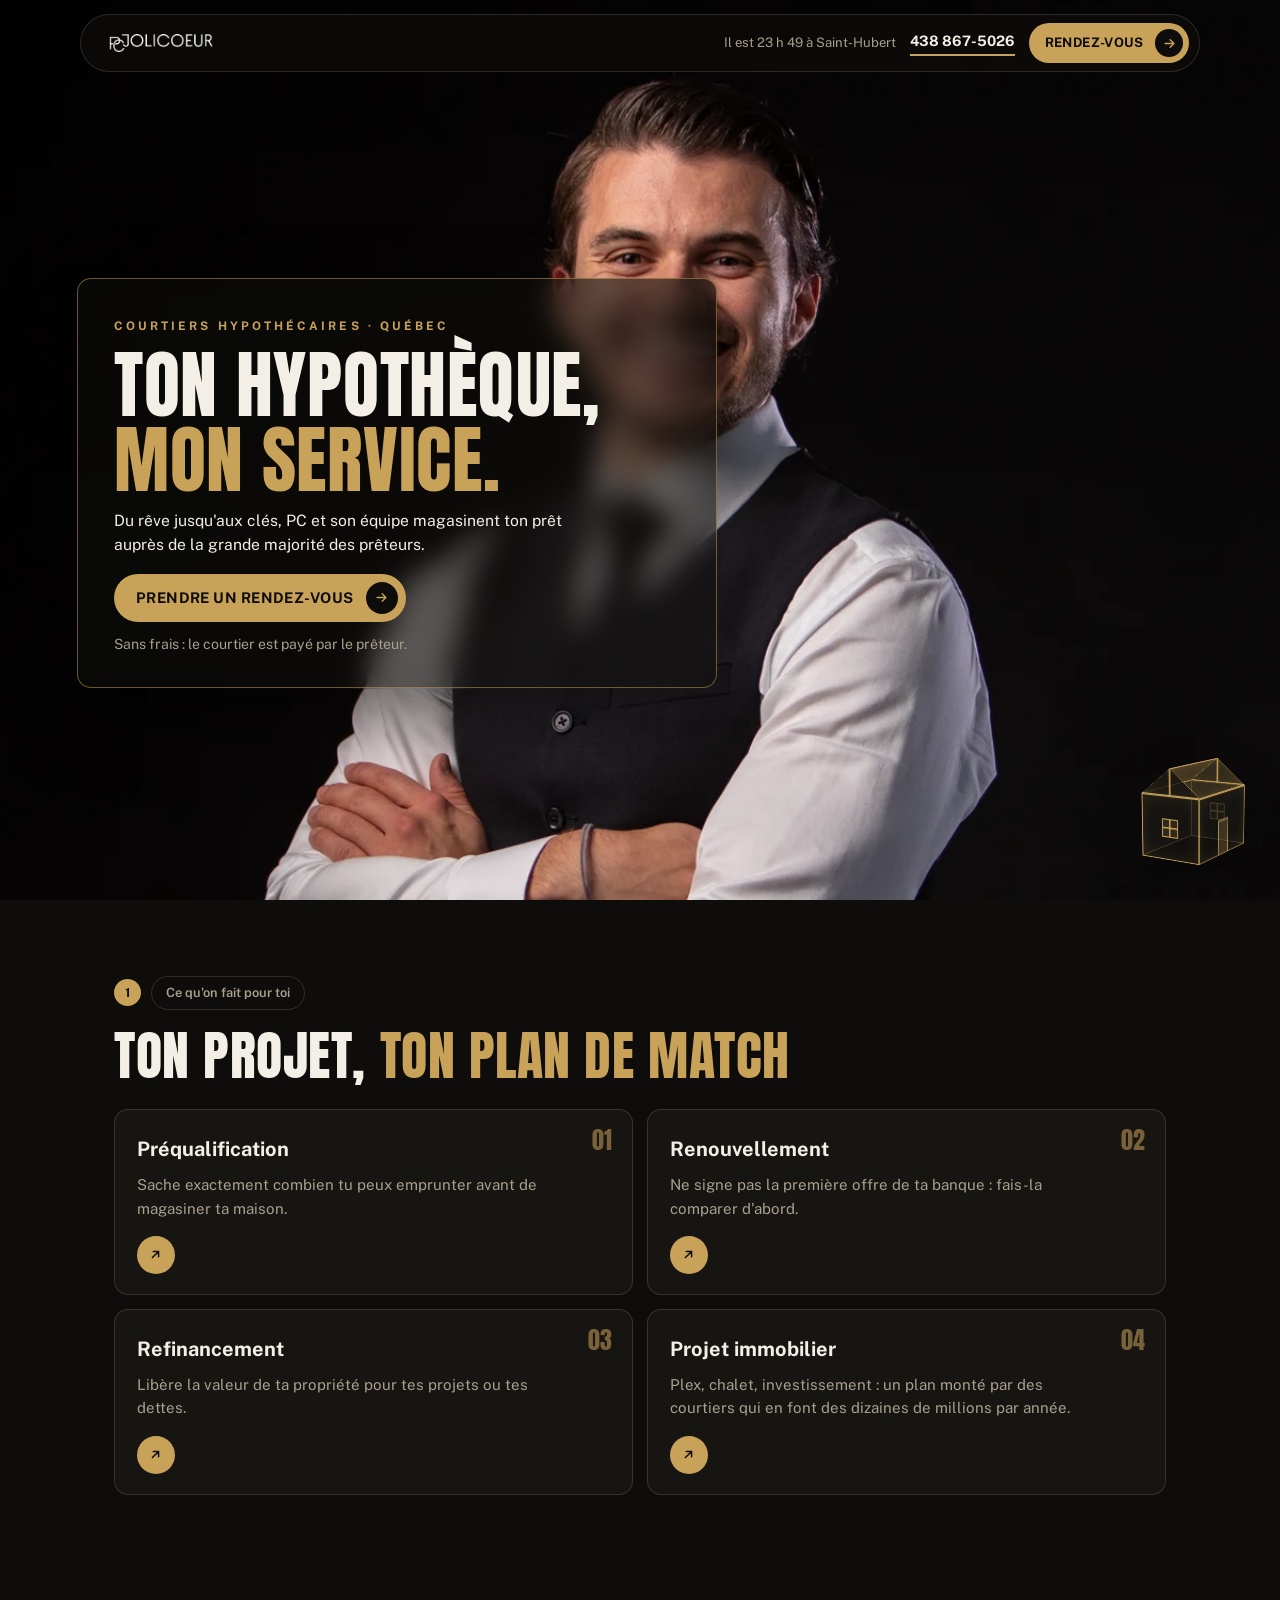
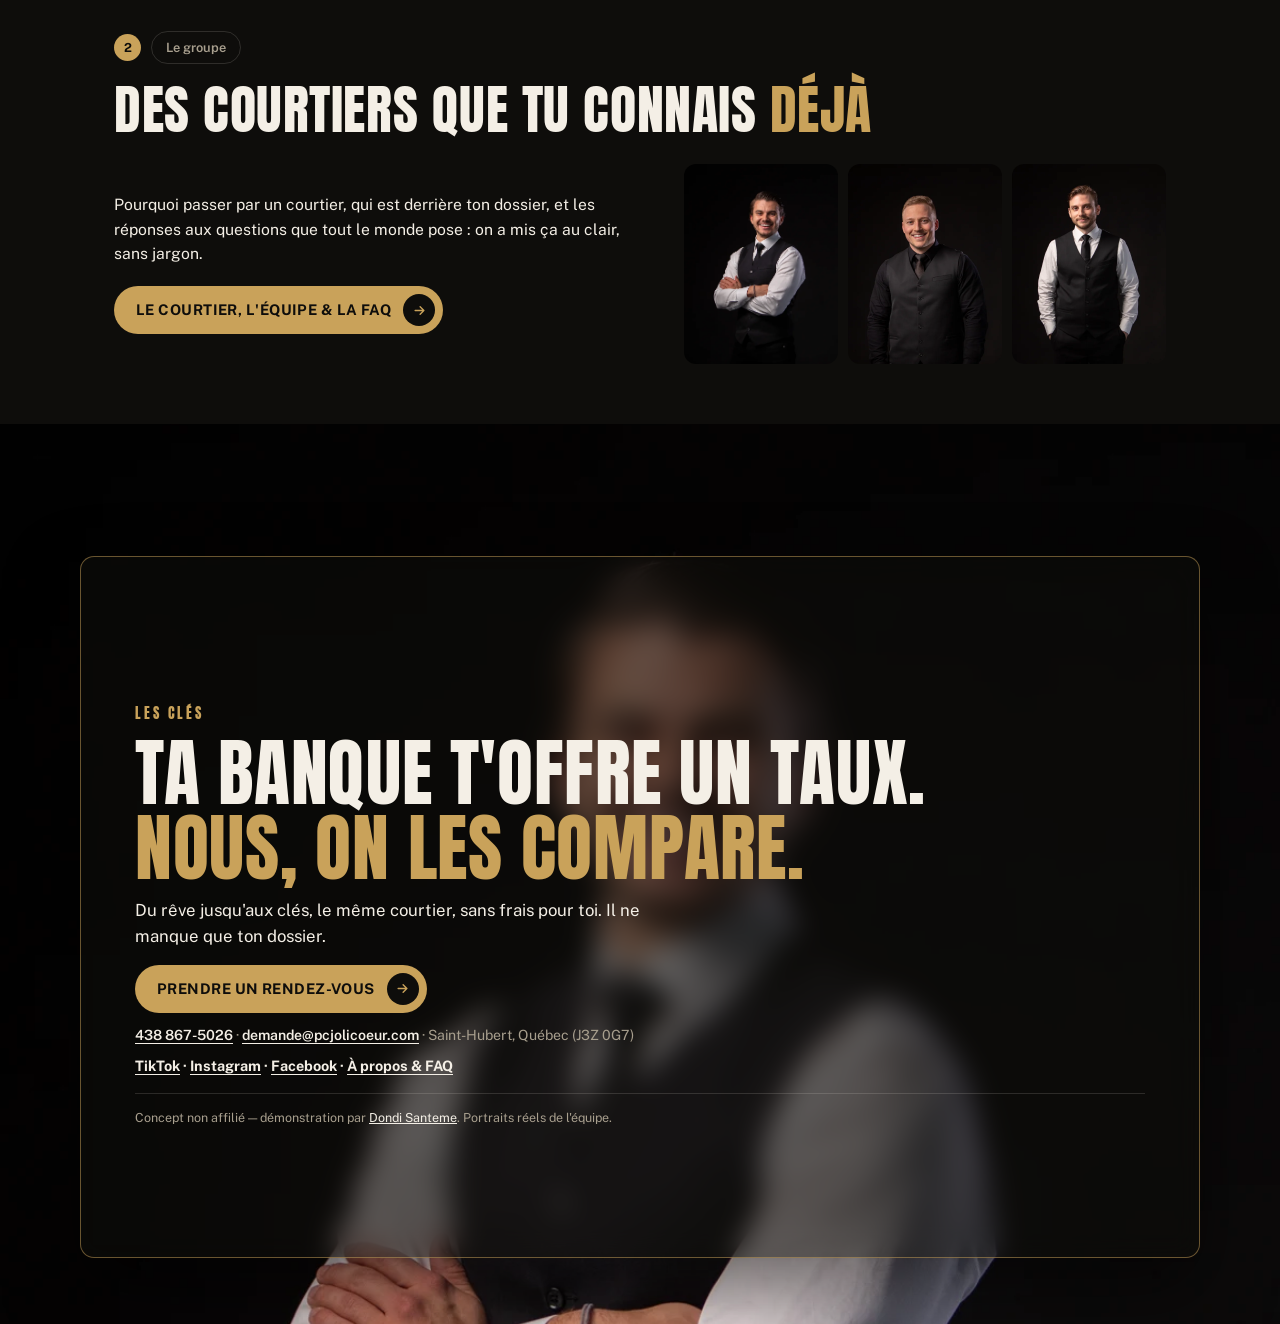
==== commit ee9595a4: "Finale : photo de PC en fond ; section groupe : les 3 courtiers" ====
--- a/index.html
+++ b/index.html
@@ -63,13 +63,17 @@
           <p class="lede">Pourquoi passer par un courtier, qui est derrière ton dossier, et les réponses aux questions que tout le monde pose : on a mis ça au clair, sans jargon.</p>
           <a class="btn-roll" href="a-propos.html"><span class="mots"><span class="pile"><i>Le courtier, l'équipe &amp; la FAQ</i><i>Le courtier, l'équipe &amp; la FAQ</i></span></span><span class="fleche"><svg viewBox="0 0 24 24" aria-hidden="true"><path d="M5 12h14M13 6l6 6-6 6" fill="none" stroke="currentColor" stroke-width="2.2" stroke-linecap="round" stroke-linejoin="round"/></svg></span></a>
         </div>
-        <img class="groupe-img" src="assets/duo.webp" alt="L'équipe PC Jolicoeur" width="1100" height="1375" loading="lazy" data-reveal>
+        <div class="groupe-tri" data-reveal>
+          <img src="assets/pc-700.webp" alt="Pierre-Charles Jolicoeur" width="700" height="875" loading="lazy">
+          <img src="assets/kevin.webp" alt="Kevin Bolduc" width="640" height="800" loading="lazy">
+          <img src="assets/nikolas.webp" alt="Nikolas Ouellet" width="640" height="800" loading="lazy">
+        </div>
       </div>
     </section>
 
     <!-- FINALE IMMERSIVE (conservée, grand panneau) -->
     <section class="immersif finale">
-      <img class="imm-bg" src="assets/scene4-m.webp" srcset="assets/scene4-m.webp 810w, assets/scene4.webp 1920w" sizes="100vw" alt="" width="810" height="1440" loading="lazy">
+      <img class="imm-bg" src="assets/pc.webp" srcset="assets/pc-700.webp 700w, assets/pc.webp 1200w" sizes="100vw" alt="" width="1200" height="1500" loading="lazy">
       <div class="verre v-finale" data-reveal>
         <p class="etape">Les clés</p>
         <h2>Ta banque t'offre un taux.<br><span class="or">Nous, on les compare.</span></h2>
@@ -79,7 +83,7 @@
         </div>
         <p class="preuve"><a href="tel:4388675026">438 867-5026</a> · <a href="mailto:demande@pcjolicoeur.com">demande@pcjolicoeur.com</a> · Saint-Hubert, Québec (J3Z 0G7)</p>
         <p class="socials"><a href="https://www.tiktok.com/@pc.jolicoeur" rel="noopener">TikTok</a> · <a href="https://www.instagram.com/pc.jolicoeur" rel="noopener">Instagram</a> · <a href="https://www.facebook.com/pcjolicoeur1" rel="noopener">Facebook</a> · <a href="a-propos.html">À propos &amp; FAQ</a></p>
-        <p class="credit">Concept non affilié — démonstration par <a href="https://www.dondisanteme.com" rel="noopener">Dondi Santeme</a>. Visuel de fin généré par IA ; portraits réels de l'équipe.</p>
+        <p class="credit">Concept non affilié — démonstration par <a href="https://www.dondisanteme.com" rel="noopener">Dondi Santeme</a>. Portraits réels de l'équipe.</p>
       </div>
     </section>
   </main>
--- a/styles.css
+++ b/styles.css
@@ -49,7 +49,8 @@
 .logo { width: 124px; height: auto; }
 .nav-droite { display: flex; align-items: center; gap: 14px; }
 .heure { display: none; font-size: 0.82rem; color: var(--gris); }
-.top-tel { font-weight: 700; font-size: 0.9rem; text-decoration: none; border-bottom: 2px solid var(--or); padding-bottom: 2px; }
+.top-tel { display: none; font-weight: 700; font-size: 0.9rem; white-space: nowrap; text-decoration: none; border-bottom: 2px solid var(--or); padding-bottom: 2px; }
+@media (min-width: 560px) { .top-tel { display: inline; } }
 
 /* ---------- Bouton « text-roll » + cercle-flèche qui pivote (réf. Axion) ---------- */
 .btn-roll {
@@ -95,7 +96,7 @@
   background: linear-gradient(180deg, rgba(14, 13, 11, 0.4) 0%, rgba(14, 13, 11, 0.12) 40%, rgba(14, 13, 11, 0.62) 100%);
 }
 .finale { align-items: center; }
-.finale .imm-bg { object-position: 50% 50%; }
+.finale .imm-bg { object-position: 50% 12%; }
 
 .verre {
   position: relative;
@@ -144,7 +145,8 @@
 /* Le groupe → page dédiée (disposition Axion about) */
 .groupe-grille { display: grid; gap: 22px; align-items: center; }
 .groupe-texte .lede { max-width: 52ch; margin-bottom: 20px; }
-.groupe-img { width: 100%; height: auto; border-radius: 14px; max-height: 420px; object-fit: cover; object-position: 50% 30%; }
+.groupe-tri { display: grid; grid-template-columns: repeat(3, 1fr); gap: 10px; }
+.groupe-tri img { width: 100%; height: 200px; object-fit: cover; object-position: 50% 14%; border-radius: 12px; }
 
 /* Pages internes */
 .page-interne { padding-top: 30px; }
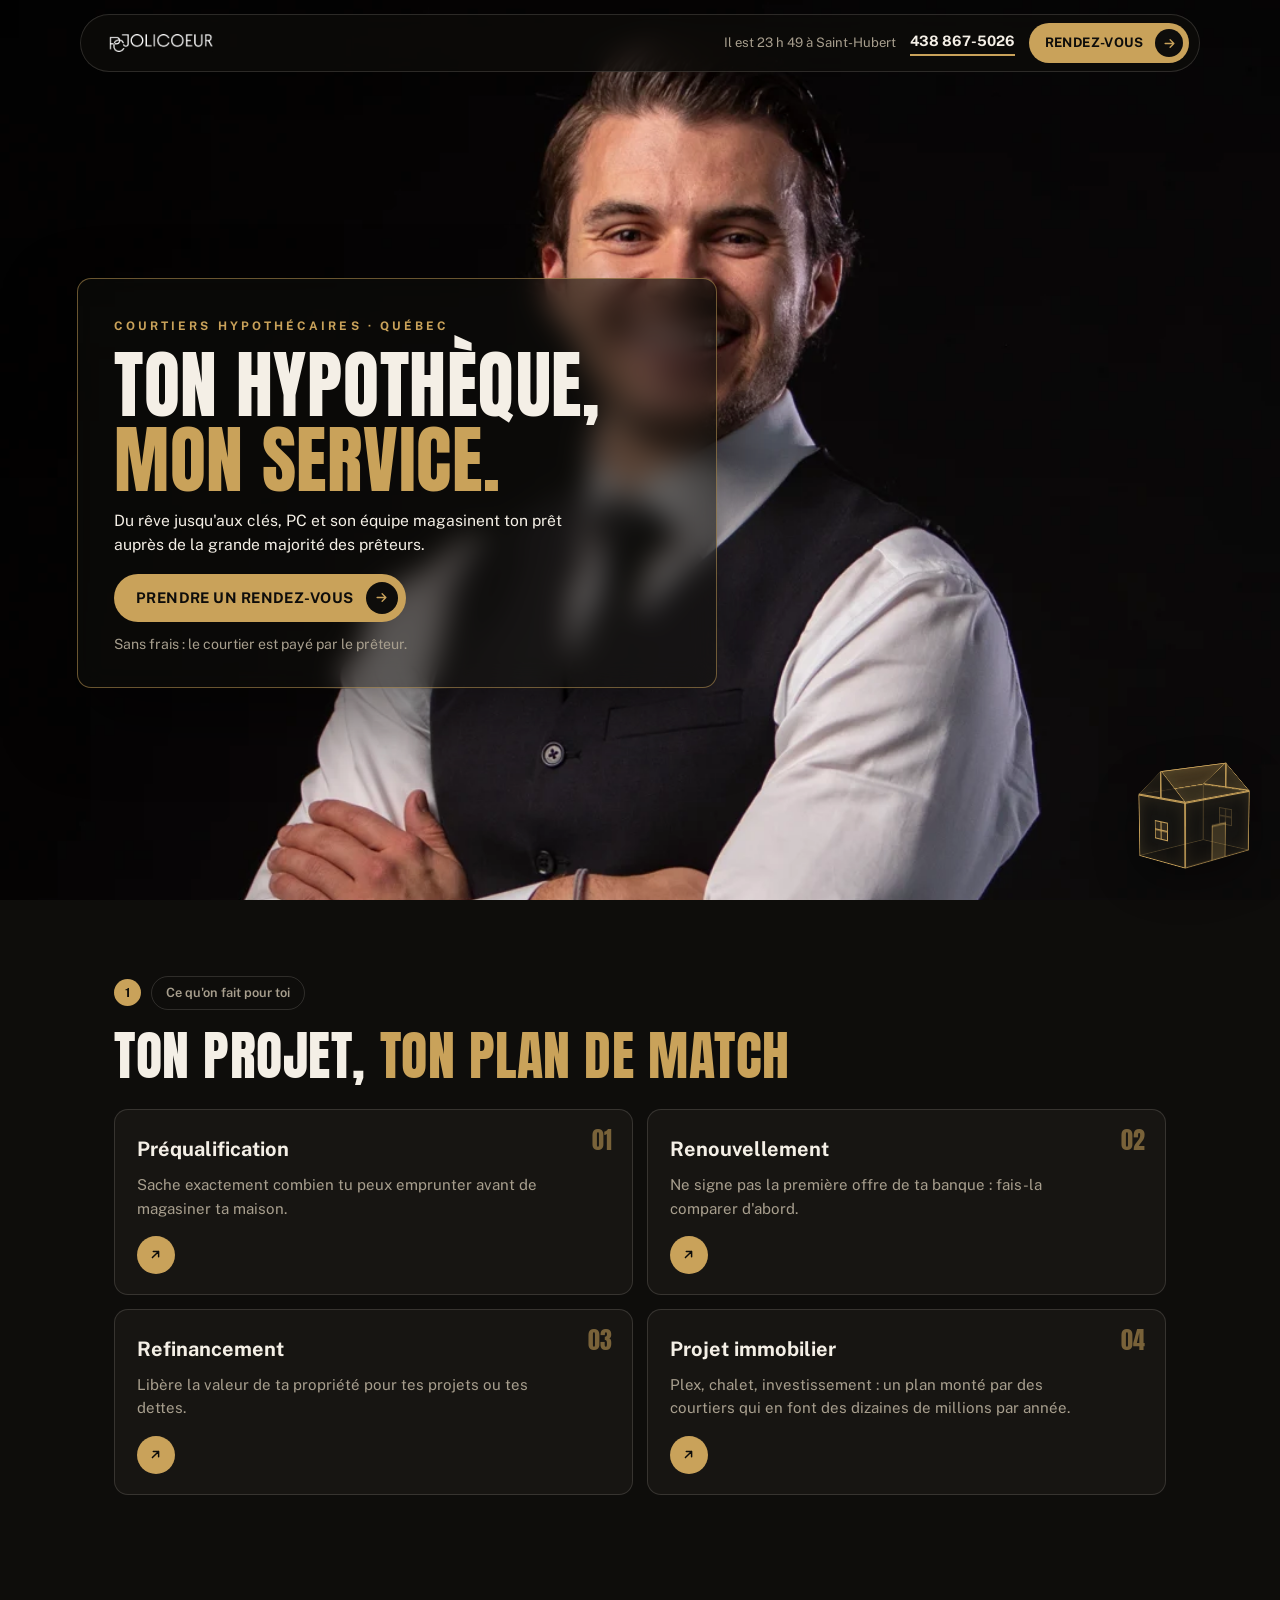
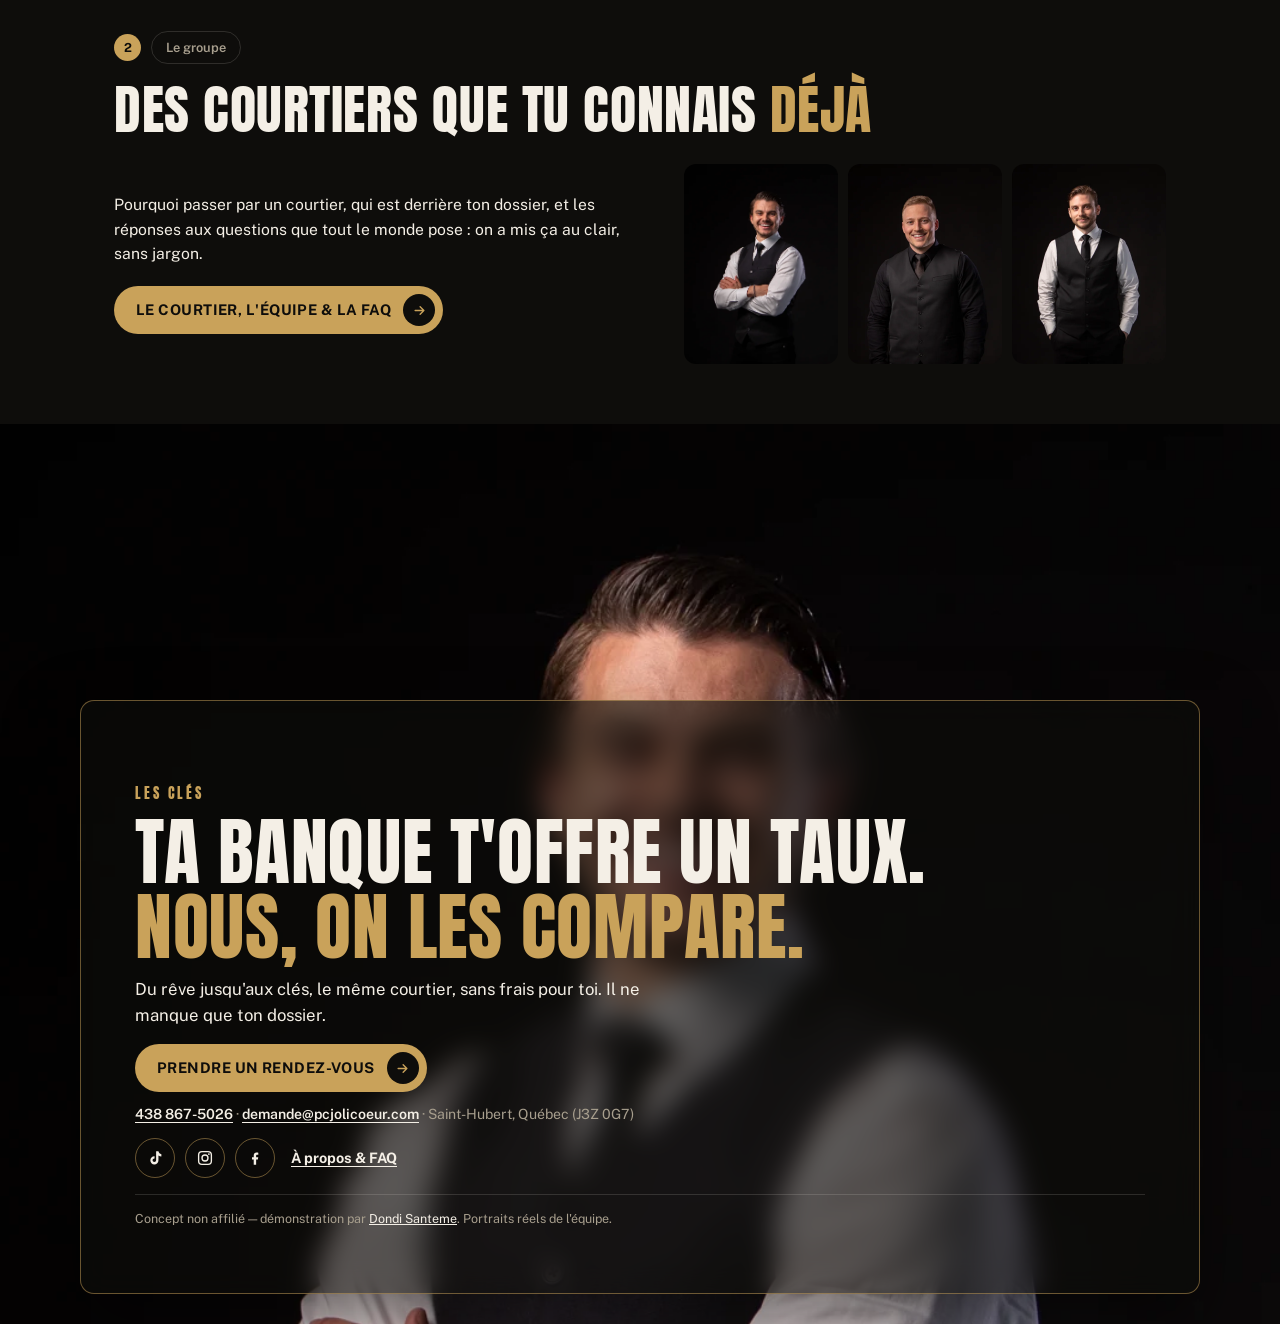
==== commit 91c9bad5: "CTA vers Calendly reel, icones sociales SVG, rebond au clic, barre de progression + parallax" ====
--- a/index.html
+++ b/index.html
@@ -22,7 +22,7 @@
       <div class="nav-droite">
         <span class="heure" id="heure"></span>
         <a class="top-tel" href="tel:4388675026">438 867-5026</a>
-        <a class="btn-roll petit" href="https://pcjolicoeur.com/#contact"><span class="mots"><span class="pile"><i>Rendez-vous</i><i>Rendez-vous</i></span></span><span class="fleche"><svg viewBox="0 0 24 24" aria-hidden="true"><path d="M5 12h14M13 6l6 6-6 6" fill="none" stroke="currentColor" stroke-width="2.2" stroke-linecap="round" stroke-linejoin="round"/></svg></span></a>
+        <a class="btn-roll petit" href="https://calendly.com/d/4bt-rry-bzw"><span class="mots"><span class="pile"><i>Rendez-vous</i><i>Rendez-vous</i></span></span><span class="fleche"><svg viewBox="0 0 24 24" aria-hidden="true"><path d="M5 12h14M13 6l6 6-6 6" fill="none" stroke="currentColor" stroke-width="2.2" stroke-linecap="round" stroke-linejoin="round"/></svg></span></a>
       </div>
     </div>
   </nav>
@@ -36,7 +36,7 @@
         <h1>Ton hypothèque,<br><span class="or">mon service.</span></h1>
         <p class="lede">Du rêve jusqu'aux clés, PC et son équipe magasinent ton prêt auprès de la grande majorité des prêteurs.</p>
         <div class="cta-row">
-          <a class="btn-roll" href="https://pcjolicoeur.com/#contact"><span class="mots"><span class="pile"><i>Prendre un rendez-vous</i><i>Prendre un rendez-vous</i></span></span><span class="fleche"><svg viewBox="0 0 24 24" aria-hidden="true"><path d="M5 12h14M13 6l6 6-6 6" fill="none" stroke="currentColor" stroke-width="2.2" stroke-linecap="round" stroke-linejoin="round"/></svg></span></a>
+          <a class="btn-roll" href="https://calendly.com/d/4bt-rry-bzw"><span class="mots"><span class="pile"><i>Prendre un rendez-vous</i><i>Prendre un rendez-vous</i></span></span><span class="fleche"><svg viewBox="0 0 24 24" aria-hidden="true"><path d="M5 12h14M13 6l6 6-6 6" fill="none" stroke="currentColor" stroke-width="2.2" stroke-linecap="round" stroke-linejoin="round"/></svg></span></a>
         </div>
         <p class="preuve">Sans frais : le courtier est payé par le prêteur.</p>
       </div>
@@ -47,10 +47,10 @@
       <div class="badge-row" data-reveal><span class="badge-num">1</span><span class="badge-pill">Ce qu'on fait pour toi</span></div>
       <h2 data-reveal>Ton projet, <span class="or">ton plan de match</span></h2>
       <div class="service-grid">
-        <a class="s-card" href="https://pcjolicoeur.com/#contact" data-reveal><span class="s-num">01</span><h3>Préqualification</h3><p>Sache exactement combien tu peux emprunter avant de magasiner ta maison.</p><span class="s-exp"><svg viewBox="0 0 24 24" aria-hidden="true"><path d="M5 12h14M13 6l6 6-6 6" fill="none" stroke="currentColor" stroke-width="2.4" stroke-linecap="round" stroke-linejoin="round"/></svg><em>Rendez-vous</em></span></a>
-        <a class="s-card" href="https://pcjolicoeur.com/#contact" data-reveal><span class="s-num">02</span><h3>Renouvellement</h3><p>Ne signe pas la première offre de ta banque : fais-la comparer d'abord.</p><span class="s-exp"><svg viewBox="0 0 24 24" aria-hidden="true"><path d="M5 12h14M13 6l6 6-6 6" fill="none" stroke="currentColor" stroke-width="2.4" stroke-linecap="round" stroke-linejoin="round"/></svg><em>Rendez-vous</em></span></a>
-        <a class="s-card" href="https://pcjolicoeur.com/#contact" data-reveal><span class="s-num">03</span><h3>Refinancement</h3><p>Libère la valeur de ta propriété pour tes projets ou tes dettes.</p><span class="s-exp"><svg viewBox="0 0 24 24" aria-hidden="true"><path d="M5 12h14M13 6l6 6-6 6" fill="none" stroke="currentColor" stroke-width="2.4" stroke-linecap="round" stroke-linejoin="round"/></svg><em>Rendez-vous</em></span></a>
-        <a class="s-card" href="https://pcjolicoeur.com/#contact" data-reveal><span class="s-num">04</span><h3>Projet immobilier</h3><p>Plex, chalet, investissement : un plan monté par des courtiers qui en font des dizaines de millions par année.</p><span class="s-exp"><svg viewBox="0 0 24 24" aria-hidden="true"><path d="M5 12h14M13 6l6 6-6 6" fill="none" stroke="currentColor" stroke-width="2.4" stroke-linecap="round" stroke-linejoin="round"/></svg><em>Rendez-vous</em></span></a>
+        <a class="s-card" href="https://calendly.com/d/4bt-rry-bzw" data-reveal><span class="s-num">01</span><h3>Préqualification</h3><p>Sache exactement combien tu peux emprunter avant de magasiner ta maison.</p><span class="s-exp"><svg viewBox="0 0 24 24" aria-hidden="true"><path d="M5 12h14M13 6l6 6-6 6" fill="none" stroke="currentColor" stroke-width="2.4" stroke-linecap="round" stroke-linejoin="round"/></svg><em>Rendez-vous</em></span></a>
+        <a class="s-card" href="https://calendly.com/d/4bt-rry-bzw" data-reveal><span class="s-num">02</span><h3>Renouvellement</h3><p>Ne signe pas la première offre de ta banque : fais-la comparer d'abord.</p><span class="s-exp"><svg viewBox="0 0 24 24" aria-hidden="true"><path d="M5 12h14M13 6l6 6-6 6" fill="none" stroke="currentColor" stroke-width="2.4" stroke-linecap="round" stroke-linejoin="round"/></svg><em>Rendez-vous</em></span></a>
+        <a class="s-card" href="https://calendly.com/d/4bt-rry-bzw" data-reveal><span class="s-num">03</span><h3>Refinancement</h3><p>Libère la valeur de ta propriété pour tes projets ou tes dettes.</p><span class="s-exp"><svg viewBox="0 0 24 24" aria-hidden="true"><path d="M5 12h14M13 6l6 6-6 6" fill="none" stroke="currentColor" stroke-width="2.4" stroke-linecap="round" stroke-linejoin="round"/></svg><em>Rendez-vous</em></span></a>
+        <a class="s-card" href="https://calendly.com/d/4bt-rry-bzw" data-reveal><span class="s-num">04</span><h3>Projet immobilier</h3><p>Plex, chalet, investissement : un plan monté par des courtiers qui en font des dizaines de millions par année.</p><span class="s-exp"><svg viewBox="0 0 24 24" aria-hidden="true"><path d="M5 12h14M13 6l6 6-6 6" fill="none" stroke="currentColor" stroke-width="2.4" stroke-linecap="round" stroke-linejoin="round"/></svg><em>Rendez-vous</em></span></a>
       </div>
     </section>
 
@@ -79,10 +79,15 @@
         <h2>Ta banque t'offre un taux.<br><span class="or">Nous, on les compare.</span></h2>
         <p class="lede">Du rêve jusqu'aux clés, le même courtier, sans frais pour toi. Il ne manque que ton dossier.</p>
         <div class="cta-row">
-          <a class="btn-roll" href="https://pcjolicoeur.com/#contact"><span class="mots"><span class="pile"><i>Prendre un rendez-vous</i><i>Prendre un rendez-vous</i></span></span><span class="fleche"><svg viewBox="0 0 24 24" aria-hidden="true"><path d="M5 12h14M13 6l6 6-6 6" fill="none" stroke="currentColor" stroke-width="2.2" stroke-linecap="round" stroke-linejoin="round"/></svg></span></a>
+          <a class="btn-roll" href="https://calendly.com/d/4bt-rry-bzw"><span class="mots"><span class="pile"><i>Prendre un rendez-vous</i><i>Prendre un rendez-vous</i></span></span><span class="fleche"><svg viewBox="0 0 24 24" aria-hidden="true"><path d="M5 12h14M13 6l6 6-6 6" fill="none" stroke="currentColor" stroke-width="2.2" stroke-linecap="round" stroke-linejoin="round"/></svg></span></a>
         </div>
         <p class="preuve"><a href="tel:4388675026">438 867-5026</a> · <a href="mailto:demande@pcjolicoeur.com">demande@pcjolicoeur.com</a> · Saint-Hubert, Québec (J3Z 0G7)</p>
-        <p class="socials"><a href="https://www.tiktok.com/@pc.jolicoeur" rel="noopener">TikTok</a> · <a href="https://www.instagram.com/pc.jolicoeur" rel="noopener">Instagram</a> · <a href="https://www.facebook.com/pcjolicoeur1" rel="noopener">Facebook</a> · <a href="a-propos.html">À propos &amp; FAQ</a></p>
+        <div class="socials">
+          <a class="soc" href="https://www.tiktok.com/@pc.jolicoeur" rel="noopener" aria-label="TikTok @pc.jolicoeur"><svg viewBox="0 0 24 24" aria-hidden="true"><path d="M16.6 3c.4 2.1 1.8 3.6 3.9 3.9v3c-1.5 0-2.8-.5-3.9-1.3v6.3c0 3.4-2.4 5.6-5.5 5.6A5.3 5.3 0 0 1 5.8 15c0-3.1 2.4-5.4 5.6-5.3v3.1c-1.4-.2-2.6.8-2.6 2.2 0 1.3 1 2.3 2.3 2.3 1.4 0 2.4-1 2.4-2.6V3h3.1z" fill="currentColor"/></svg></a>
+          <a class="soc" href="https://www.instagram.com/pc.jolicoeur" rel="noopener" aria-label="Instagram @pc.jolicoeur"><svg viewBox="0 0 24 24" aria-hidden="true"><rect x="3.5" y="3.5" width="17" height="17" rx="4.5" fill="none" stroke="currentColor" stroke-width="1.8"/><circle cx="12" cy="12" r="4" fill="none" stroke="currentColor" stroke-width="1.8"/><circle cx="17.2" cy="6.8" r="1.2" fill="currentColor"/></svg></a>
+          <a class="soc" href="https://www.facebook.com/pcjolicoeur1" rel="noopener" aria-label="Facebook PC Jolicoeur"><svg viewBox="0 0 24 24" aria-hidden="true"><path d="M13.5 21v-7h2.4l.4-3h-2.8V9.1c0-.9.3-1.5 1.6-1.5h1.3V4.9c-.6-.1-1.4-.2-2.3-.2-2.3 0-3.8 1.4-3.8 3.9V11H8v3h2.3v7h3.2z" fill="currentColor"/></svg></a>
+          <a class="soc-texte" href="a-propos.html">À propos &amp; FAQ</a>
+        </div>
         <p class="credit">Concept non affilié — démonstration par <a href="https://www.dondisanteme.com" rel="noopener">Dondi Santeme</a>. Portraits réels de l'équipe.</p>
       </div>
     </section>
--- a/styles.css
+++ b/styles.css
@@ -95,8 +95,8 @@
   content: ""; position: absolute; inset: 0;
   background: linear-gradient(180deg, rgba(14, 13, 11, 0.4) 0%, rgba(14, 13, 11, 0.12) 40%, rgba(14, 13, 11, 0.62) 100%);
 }
-.finale { align-items: center; }
-.finale .imm-bg { object-position: 50% 12%; }
+.finale { align-items: flex-end; }
+.finale .imm-bg { object-position: 50% 8%; }
 
 .verre {
   position: relative;
@@ -110,7 +110,7 @@
   box-shadow: 0 30px 70px rgba(0, 0, 0, 0.5);
 }
 /* Finale : le panneau prend l'écran (demande Dondi : plus d'espace) */
-.v-finale { max-width: 1060px; min-height: 78svh; display: flex; flex-direction: column; justify-content: center; padding: 44px 30px 34px; }
+.v-finale { max-width: 1060px; min-height: 66svh; display: flex; flex-direction: column; justify-content: center; padding: 40px 30px 30px; }
 .v-finale h2 { font-size: clamp(2.3rem, 9.5vw, 4.6rem); }
 .v-finale .lede { font-size: 1.05rem; max-width: 52ch; }
 
@@ -129,8 +129,28 @@
 .btn-or:hover, .btn-or:focus-visible { background: var(--or-vif); transform: translateY(-2px); }
 .preuve { font-size: 0.88rem; color: var(--gris); }
 .preuve a { color: var(--creme); font-weight: 600; text-decoration: underline; text-underline-offset: 3px; }
-.socials { margin-top: 8px; font-weight: 700; font-size: 0.9rem; }
-.socials a { text-decoration: underline; text-underline-offset: 3px; }
+.socials { margin-top: 12px; display: flex; align-items: center; gap: 10px; }
+.soc {
+  width: 40px; height: 40px; border-radius: 50%;
+  border: 1.5px solid var(--filet);
+  display: inline-flex; align-items: center; justify-content: center;
+  color: var(--creme);
+  transition: background 0.25s ease, color 0.25s ease, transform 0.35s cubic-bezier(0.34, 1.56, 0.64, 1);
+}
+.soc svg { width: 18px; height: 18px; }
+.soc:hover, .soc:focus-visible { background: var(--or); color: var(--charbon); transform: translateY(-3px); }
+.soc:active { transform: scale(0.88); }
+.soc-texte { margin-left: 6px; font-weight: 700; font-size: 0.9rem; text-decoration: underline; text-underline-offset: 3px; }
+
+/* ---------- Animations de clic (rebond ressort) ---------- */
+.btn-roll, .s-card, .soc { -webkit-tap-highlight-color: transparent; }
+.btn-roll { transition: background 0.3s ease, transform 0.35s cubic-bezier(0.34, 1.56, 0.64, 1); }
+.btn-roll:active { transform: scale(0.93); }
+.s-card:active { transform: scale(0.97); }
+.s-card { transition: transform 0.35s cubic-bezier(0.34, 1.56, 0.64, 1), border-color 0.18s ease; }
+
+/* ---------- Barre de progression du scroll ---------- */
+.progress { position: fixed; top: 0; left: 0; height: 3px; width: 0; background: linear-gradient(90deg, var(--or), var(--or-vif)); z-index: 100; }
 .credit { font-size: 0.78rem; color: var(--gris); border-top: 1px solid var(--filet-doux); padding-top: 14px; margin-top: 16px; }
 .credit a { color: var(--creme); }
 
